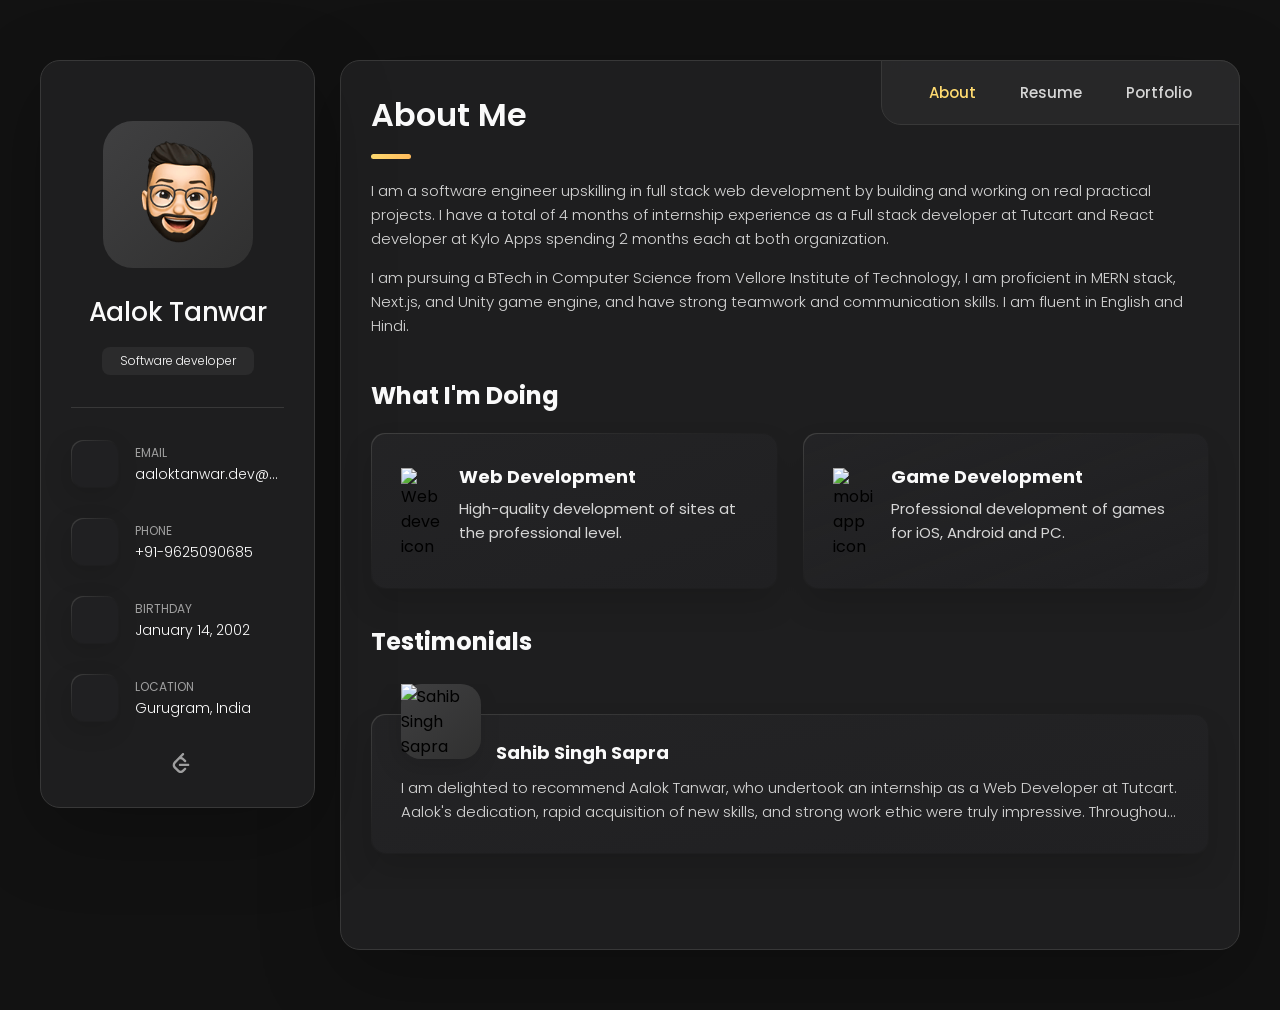
==== index.html @ 40734009 "seo optimizations" ====
<!DOCTYPE html>
<html lang="en">

<head>
  <meta charset="UTF-8">
  <meta http-equiv="X-UA-Compatible" content="IE=edge">
  <meta name="viewport" content="width=device-width, initial-scale=1.0">
  <meta name="description" content="Aalok Tanwar - Portfolio showcasing projects in web development and software engineering.">
  <meta name="keywords" content="Aalok Tanwar, Web Development, AI, Software Engineering, Portfolio">
  <meta name="author" content="Aalok Tanwar">
  <title>Aalok Tanwar - Portfolio</title>

  <!--
    - favicon
  -->
  <link rel="shortcut icon" href="./assets/images/logo.ico" type="image/x-icon">

  <!--
    - custom css link
  -->
  <link rel="stylesheet" href="./assets/css/style.css">

  <!--
    - google font link
  -->
  <link rel="preconnect" href="https://fonts.googleapis.com">
  <link rel="preconnect" href="https://fonts.gstatic.com" crossorigin>
  <link href="https://fonts.googleapis.com/css2?family=Poppins:wght@300;400;500;600&display=swap" rel="stylesheet">

  <!-- Scripts -->
  <script type="application/ld+json">
  {
      "@context": "https://schema.org",
      "@type": "Person",
      "name": "Aalok Tanwar",
      "jobTitle": "Software Engineer",
      "url": "https://tanwaraalok.github.io/",
      "sameAs": [
          "https://www.linkedin.com/in/aalok-tanwar-1230631b8/",
          "https://github.com/tanwarAalok",
          "https://twitter.com/AalokTanwar4"
      ],
      "alumniOf": "VIT Bhopal University",
      "knowsAbout": ["Web Development", "Game Development", "Software Engineering"]
  }
  </script>


</head>

<body>

  <!--
    - #MAIN
  -->

  <main>

    <!--
      - #SIDEBAR
    -->

    <aside class="sidebar" data-sidebar>

      <div class="sidebar-info">

        <figure class="avatar-box">
          <img src="./assets/images/my-avatar.png" alt="Aalok Tanwar" width="80">
        </figure>

        <div class="info-content">
          <h1 class="name" title="Aalok Tanwar">Aalok Tanwar</h1>

          <p class="title">Software developer</p>
        </div>

        <button class="info_more-btn" data-sidebar-btn>
          <span>Show Contacts</span>

          <ion-icon name="chevron-down"></ion-icon>
        </button>

      </div>

      <div class="sidebar-info_more">

        <div class="separator"></div>

        <ul class="contacts-list">

          <li class="contact-item">

            <div class="icon-box">
              <ion-icon name="mail-outline"></ion-icon>
            </div>

            <div class="contact-info">
              <p class="contact-title">Email</p>

              <a href="mailto:aaloktanwar.dev@gmail.com" class="contact-link">aaloktanwar.dev@gmail.com</a>
            </div>

          </li>

          <li class="contact-item">

            <div class="icon-box">
              <ion-icon name="phone-portrait-outline"></ion-icon>
            </div>

            <div class="contact-info">
              <p class="contact-title">Phone</p>

              <a href="tel:+919625090685" class="contact-link">+91-9625090685</a>
            </div>

          </li>

          <li class="contact-item">

            <div class="icon-box">
              <ion-icon name="calendar-outline"></ion-icon>
            </div>

            <div class="contact-info">
              <p class="contact-title">Birthday</p>

              <time datetime="2002-01-14">January 14, 2002</time>
            </div>

          </li>

          <li class="contact-item">

            <div class="icon-box">
              <ion-icon name="location-outline"></ion-icon>
            </div>

            <div class="contact-info">
              <p class="contact-title">Location</p>

              <address>Gurugram, India</address>
            </div>

          </li>

        </ul>

        <div class="separator"></div>

        <ul class="social-list">

          <li class="social-item">
            <a href="https://www.linkedin.com/in/aalok-tanwar-1230631b8/" class="social-link">
              <ion-icon name="logo-linkedin"></ion-icon>
            </a>
          </li>

          <li class="social-item">
            <a href="https://leetcode.com/vajra88/" class="social-link">
                <img src="./assets/images/icon-leetcode.svg" alt="leetcode icon" width="20" class="social-img">
            </a>
          </li>

          <li class="social-item">
            <a href="https://github.com/tanwarAalok" class="social-link">
              <ion-icon name="logo-github"></ion-icon>
            </a>
          </li>

        </ul>

      </div>

    </aside>





    <!--
      - #main-content
    -->

    <div class="main-content">

      <!--
        - #NAVBAR
      -->

      <nav class="navbar">

        <ul class="navbar-list">

          <li class="navbar-item">
            <button class="navbar-link  active" data-nav-link>About</button>
          </li>

          <li class="navbar-item">
            <button class="navbar-link" data-nav-link>Resume</button>
          </li>

          <li class="navbar-item">
            <button class="navbar-link" data-nav-link>Portfolio</button>
          </li>

        </ul>

      </nav>





      <!--
        - #ABOUT
      -->

      <article class="about  active" data-page="about">

        <header>
          <h2 class="h2 article-title">About me</h2>
        </header>

        <section class="about-text">
          <p>
            I am a software engineer upskilling in full stack web development by building and working on real practical projects. 
            I have a total of 4 months of internship experience as a Full stack developer at Tutcart and React developer at Kylo Apps spending 2 months each at both organization. 
          </p>

          <p>
            I am pursuing a BTech in Computer Science from Vellore Institute of Technology, 
            I am proficient in MERN stack, Next.js, and Unity game engine, and have strong teamwork and communication skills. 
            I am fluent in English and Hindi.
          </p>
        </section>


        <!--
          - service
        -->

        <section class="service">

          <h3 class="h3 service-title">What i'm doing</h3>

          <ul class="service-list">


            <li class="service-item">

              <div class="service-icon-box">
                <img src="./assets/images/icon-dev.svg" alt="Web development icon" width="40">
              </div>

              <div class="service-content-box">
                <h4 class="h4 service-item-title">Web development</h4>

                <p class="service-item-text">
                  High-quality development of sites at the professional level.
                </p>
              </div>

            </li>

            <li class="service-item">

              <div class="service-icon-box">
                <img src="./assets/images/icon-app.svg" alt="mobile app icon" width="40">
              </div>

              <div class="service-content-box">
                <h4 class="h4 service-item-title">Game Development</h4>

                <p class="service-item-text">
                  Professional development of games for iOS, Android and PC.
                </p>
              </div>

            </li>


          </ul>

        </section>


        <!--
          - testimonials
        -->

        <section class="testimonials">

          <h3 class="h3 testimonials-title">Testimonials</h3>

          <ul class="testimonials-list has-scrollbar">

            <li class="testimonials-item">
              <div class="content-card" data-testimonials-item>

                <figure class="testimonials-avatar-box">
                  <img src="./assets/images/avatar-1.png" alt="Sahib Singh Sapra" width="60" data-testimonials-avatar>
                </figure>

                <h4 class="h4 testimonials-item-title" data-testimonials-title>Sahib Singh Sapra</h4>

                <div class="testimonials-text" data-testimonials-text>
                  <p>
                    I am delighted to recommend Aalok Tanwar, who undertook an internship as a Web Developer at Tutcart. Aalok's dedication, rapid acquisition of new skills, 
                    and strong work ethic were truly impressive. 
                    Throughout his time with us, he consistently demonstrated an exceptional ability to adapt to new technologies and collaborate effectively within our team. 
                    Aalok's collaborative approach and excellent communication skills greatly contributed to the success of our projects. 
                    I have every confidence that he will continue to excel in his future endeavours in web development.
                  </p>
                </div>

              </div>
            </li>


          </ul>

        </section>


        <!--
          - testimonials modal
        -->

        <div class="modal-container" data-modal-container>

          <div class="overlay" data-overlay></div>

          <section class="testimonials-modal">

            <button class="modal-close-btn" data-modal-close-btn>
              <ion-icon name="close-outline"></ion-icon>
            </button>

            <div class="modal-img-wrapper">
              <figure class="modal-avatar-box">
                <img src="./assets/images/avatar-1.png" alt="Daniel lewis" width="80" data-modal-img>
              </figure>

              <img src="./assets/images/icon-quote.svg" alt="quote icon">
            </div>

            <div class="modal-content">

              <h4 class="h3 modal-title" data-modal-title>Sahib Singh Sapra</h4>

              <time datetime="2021-06-14">16 March, 2024</time>

              <div data-modal-text>
                <p>
                  Richard was hired to create a corporate identity. We were very pleased with the work done. She has a
                  lot of experience
                  and is very concerned about the needs of client. Lorem ipsum dolor sit amet, ullamcous cididt
                  consectetur adipiscing
                  elit, seds do et eiusmod tempor incididunt ut laborels dolore magnarels alia.
                </p>
              </div>

            </div>

          </section>

        </div>



      </article>





      <!--
        - #RESUME
      -->

      <article class="resume" data-page="resume">

        <header>
          <h2 class="h2 article-title">Resume</h2>
        </header>

        <section class="timeline">

          <div class="title-wrapper">
            <div class="icon-box">
              <ion-icon name="book-outline"></ion-icon>
            </div>

            <h3 class="h3">Experience</h3>
          </div>

          <ol class="timeline-list">

            <li class="timeline-item">

              <h4 class="h4 timeline-item-title">FullStack Developer Intern</h4>

              <span>Jan 2024 - March 2024</span>

              <p class="timeline-text">
                 Leveraged Express.js and Next.js frameworks along with MongoDB for backend and frontend development,
                 contributing to the creation of MVP of product
              </p>

            </li>

            <li class="timeline-item">

              <h4 class="h4 timeline-item-title">React Developer Intern</h4>

              <span>Oct 2022 - Dec 2022</span>

              <p class="timeline-text">
                Collaborated on API integration and UI development using React.js and Bootstrap within Admin Panels, following
                Figma designs for more than 3 different projects
              </p>

            </li>

          </ol>

        </section>

        <section class="timeline">

          <div class="title-wrapper">
            <div class="icon-box">
              <ion-icon name="book-outline"></ion-icon>
            </div>

            <h3 class="h3">Education</h3>
          </div>

          <ol class="timeline-list">

            <li class="timeline-item">

              <h4 class="h4 timeline-item-title">VIT Bhopal University</h4>

              <span>2020 - 2024</span>

              <p class="timeline-text">
                  Studied Computer Science and Engineering with a focus on Software and Game Development
              </p>

            </li>

          </ol>

        </section>
      
        <section class="skill">

          <h3 class="h3 skills-title">My skills</h3>

          <ul class="skills-list content-card">

            <li class="skills-item">

              <div class="title-wrapper">
                <h5 class="h5">C++</h5>
                <data value="90">90%</data>
              </div>

              <div class="skill-progress-bg">
                <div class="skill-progress-fill" style="width: 90%;"></div>
              </div>

            </li>

            <li class="skills-item">

              <div class="title-wrapper">
                <h5 class="h5">JavaScript</h5>
                <data value="80">80%</data>
              </div>

              <div class="skill-progress-bg">
                <div class="skill-progress-fill" style="width: 80%;"></div>
              </div>

            </li>


            <li class="skills-item">

              <div class="title-wrapper">
                <h5 class="h5">MERN stack</h5>
                <data value="80">80%</data>
              </div>

              <div class="skill-progress-bg">
                <div class="skill-progress-fill" style="width: 80%;"></div>
              </div>

            </li>

            <li class="skills-item">

              <div class="title-wrapper">
                <h5 class="h5">SQL</h5>
                <data value="70">70%</data>
              </div>

              <div class="skill-progress-bg">
                <div class="skill-progress-fill" style="width: 70%;"></div>
              </div>

            </li>

          </ul>

        </section>

      </article>





      <!--
        - #PORTFOLIO
      -->

      <article class="portfolio" data-page="portfolio">

        <header>
          <h2 class="h2 article-title">Portfolio</h2>
        </header>

        <section class="projects">

          <ul class="filter-list">

            <li class="filter-item">
              <button class="active" data-filter-btn>All</button>
            </li>

            <li class="filter-item">
              <button data-filter-btn>Frontend</button>
            </li>

            <li class="filter-item">
              <button data-filter-btn>Backend</button>
            </li>

            <li class="filter-item">
              <button data-filter-btn>FullStack</button>
            </li>

            <li class="filter-item">
              <button data-filter-btn>Games</button>
            </li>

          </ul>

          <div class="filter-select-box">

            <button class="filter-select" data-select>

              <div class="select-value" data-selecct-value>Select category</div>

              <div class="select-icon">
                <ion-icon name="chevron-down"></ion-icon>
              </div>

            </button>

            <ul class="select-list">

              <li class="select-item">
                <button data-select-item>All</button>
              </li>

              <li class="select-item">
                <button data-select-item>Frontend</button>
              </li>

              <li class="select-item">
                <button data-select-item>Backend</button>
              </li>

              <li class="select-item">
                <button data-select-item>FullStack</button>
              </li>

              <li class="filter-item">
                <button data-filter-btn>Games</button>
              </li>

            </ul>

          </div>

          <ul class="project-list">

            <li class="project-item  active" data-filter-item data-category="fullstack">
              <a href="https://github.com/tanwarAalok/DevFlow" target="_blank">

                <figure class="project-img">
                  <div class="project-item-icon-box">
                      <ion-icon name="eye-outline"></ion-icon>
                  </div>

                  <img src="./assets/images/project-1.jpg" alt="finance" loading="lazy">
                </figure>

                <h3 class="project-title">DevFlow</h3>

                <p class="project-desc">Nextjs, MongoDB, Tailwind CSS, TypeScript</p>

              </a>
            </li>

            <li class="project-item  active" data-filter-item data-category="fullstack">
              <a href="https://github.com/tanwarAalok/sketch-board" target="_blank">

                <figure class="project-img">
                  <div class="project-item-icon-box">
                    <ion-icon name="eye-outline"></ion-icon>
                  </div>

                  <img src="./assets/images/project-2.png" alt="orizon" loading="lazy">
                </figure>

                <h3 class="project-title">Realtime Sketch Board</h3>

                <p class="project-desc">Express.js, Socket.io, HTML, CSS</p>

              </a>
            </li>

            <li class="project-item  active" data-filter-item data-category="frontend">
              <a href="https://github.com/tanwarAalok/google-sheet-clone" target="_blank">

                <figure class="project-img">
                  <div class="project-item-icon-box">
                    <ion-icon name="eye-outline"></ion-icon>
                  </div>

                  <img src="./assets/images/project-3.jpg" alt="Google Sheet Clone" loading="lazy">
                </figure>

                <h3 class="project-title">Google Sheet Clone</h3>

                <p class="project-desc">HTML, CSS, JavaScript</p>

              </a>
            </li>

            <li class="project-item  active" data-filter-item data-category="backend">
              <a href="https://github.com/tanwarAalok/FMS-API-Gateway" target="_blank">

                <figure class="project-img">
                  <div class="project-item-icon-box">
                    <ion-icon name="eye-outline"></ion-icon>
                  </div>

                  <img src="./assets/images/project-4.png" alt="fms" loading="lazy">
                </figure>

                <h3 class="project-title">Flight Management System</h3>

                <p class="project-desc">Express.js, MySQL, RabbitMQ, Docker</p>

              </a>
            </li>

            <li class="project-item  active" data-filter-item data-category="frontend">
              <a href="https://github.com/tanwarAalok/ecma-book" target="_blank">

                <figure class="project-img">
                  <div class="project-item-icon-box">
                    <ion-icon name="eye-outline"></ion-icon>
                  </div>

                  <img src="./assets/images/project-5.png" alt="ecma-book" loading="lazy">
                </figure>

                <h3 class="project-title">Ecma-book</h3>

                <p class="project-desc">React.js, Redux, ESBuild, TypeScript</p>

              </a>
            </li>

            <li class="project-item  active" data-filter-item data-category="fullstack">
              <a href="https://github.com/tanwarAalok/Code-Sync" target="_blank">

                <figure class="project-img">
                  <div class="project-item-icon-box">
                    <ion-icon name="eye-outline"></ion-icon>
                  </div>

                  <img src="./assets/images/project-6.png" alt="CodeSync" loading="lazy">
                </figure>

                <h3 class="project-title">CodeSync</h3>

                <p class="project-desc">React.js, Express.js, Socket.io</p>

              </a>
            </li>

            <li class="project-item  active" data-filter-item data-category="games">
              <a href="https://yashg.itch.io/can-you-save" target="_blank">

                <figure class="project-img">
                  <div class="project-item-icon-box">
                    <ion-icon name="eye-outline"></ion-icon>
                  </div>

                  <img src="./assets/images/project-7.png" alt="Can You Save" loading="lazy">
                </figure>

                <h3 class="project-title">Can You Save</h3>

                <p class="project-desc">Developed a 2d platformer game with multiple levels.</p>

              </a>
            </li>

            <li class="project-item  active" data-filter-item data-category="games">
              <a href="https://tanwaraalok.itch.io/merlins-demon-war" target="_blank">

                <figure class="project-img">
                  <div class="project-item-icon-box">
                    <ion-icon name="eye-outline"></ion-icon>
                  </div>

                  <img src="./assets/images/project-8.png" alt="Merlins Demon War" loading="lazy">
                </figure>

                <h3 class="project-title">Merlins Demon War</h3>

                <p class="project-desc">Developed a simple fun single player card battler.</p>

              </a>
            </li>

            <li class="project-item  active" data-filter-item data-category="games">
              <a href="https://oxygenator.netlify.app/" target="_blank">

                <figure class="project-img">
                  <div class="project-item-icon-box">
                    <ion-icon name="eye-outline"></ion-icon>
                  </div>

                  <img src="./assets/images/project-9.png" alt="Oxygenator" loading="lazy">
                </figure>

                <h3 class="project-title">Oxygenator</h3>

                <p class="project-desc">Web development</p>

              </a>
            </li>

          </ul>

        </section>

      </article>


    </div>

  </main>






  <!--
    - custom js link
  -->
  <script src="./assets/js/script.js"></script>

  <!--
    - ionicon link
  -->
  <script type="module" src="https://unpkg.com/ionicons@5.5.2/dist/ionicons/ionicons.esm.js"></script>
  <script nomodule src="https://unpkg.com/ionicons@5.5.2/dist/ionicons/ionicons.js"></script>

</body>

</html>
---- assets/css/style.css ----
/*-----------------------------------*\
  #style.css
\*-----------------------------------*/



/*-----------------------------------*\
  #CUSTOM PROPERTY
\*-----------------------------------*/

:root {

  /**
   * colors
   */

  /* gradient */

  --bg-gradient-onyx: linear-gradient(
    to bottom right, 
    hsl(240, 1%, 25%) 3%, 
    hsl(0, 0%, 19%) 97%
  );
  --bg-gradient-jet: linear-gradient(
    to bottom right, 
    hsla(240, 1%, 18%, 0.251) 0%, 
    hsla(240, 2%, 11%, 0) 100%
  ), hsl(240, 2%, 13%);
  --bg-gradient-yellow-1: linear-gradient(
    to bottom right, 
    hsl(45, 100%, 71%) 0%, 
    hsla(36, 100%, 69%, 0) 50%
  );
  --bg-gradient-yellow-2: linear-gradient(
    135deg, 
    hsla(45, 100%, 71%, 0.251) 0%, 
    hsla(35, 100%, 68%, 0) 59.86%
  ), hsl(240, 2%, 13%);
  --border-gradient-onyx: linear-gradient(
    to bottom right, 
    hsl(0, 0%, 25%) 0%, 
    hsla(0, 0%, 25%, 0) 50%
  );
  --text-gradient-yellow: linear-gradient(
    to right, 
    hsl(45, 100%, 72%), 
    hsl(35, 100%, 68%)
  );

  /* solid */

  --jet: hsl(0, 0%, 22%);
  --onyx: hsl(240, 1%, 17%);
  --eerie-black-1: hsl(240, 2%, 13%);
  --eerie-black-2: hsl(240, 2%, 12%);
  --smoky-black: hsl(0, 0%, 7%);
  --white-1: hsl(0, 0%, 100%);
  --white-2: hsl(0, 0%, 98%);
  --orange-yellow-crayola: hsl(45, 100%, 72%);
  --vegas-gold: hsl(45, 54%, 58%);
  --light-gray: hsl(0, 0%, 84%);
  --light-gray-70: hsla(0, 0%, 84%, 0.7);
  --bittersweet-shimmer: hsl(0, 43%, 51%);

  /**
   * typography
   */

  /* font-family */
  --ff-poppins: 'Poppins', sans-serif;

  /* font-size */
  --fs-1: 24px;
  --fs-2: 18px;
  --fs-3: 17px;
  --fs-4: 16px;
  --fs-5: 15px;
  --fs-6: 14px;
  --fs-7: 13px;
  --fs-8: 11px;

  /* font-weight */
  --fw-300: 300;
  --fw-400: 400;
  --fw-500: 500;
  --fw-600: 600;

  /**
   * shadow
   */
  
  --shadow-1: -4px 8px 24px hsla(0, 0%, 0%, 0.25);
  --shadow-2: 0 16px 30px hsla(0, 0%, 0%, 0.25);
  --shadow-3: 0 16px 40px hsla(0, 0%, 0%, 0.25);
  --shadow-4: 0 25px 50px hsla(0, 0%, 0%, 0.15);
  --shadow-5: 0 24px 80px hsla(0, 0%, 0%, 0.25);

  /**
   * transition
   */

  --transition-1: 0.25s ease;
  --transition-2: 0.5s ease-in-out;

}





/*-----------------------------------*\
  #RESET
\*-----------------------------------*/

*, *::before, *::after {
  margin: 0;
  padding: 0;
  box-sizing: border-box;
}

a { text-decoration: none; }

li { list-style: none; }

img, ion-icon, a, button, time, span { display: block; }

button {
  font: inherit;
  background: none;
  border: none;
  text-align: left;
  cursor: pointer;
}

input, textarea {
  display: block;
  width: 100%;
  background: none;
  font: inherit;
}

::selection {
  background: var(--orange-yellow-crayola);
  color: var(--smoky-black);
}

:focus { outline-color: var(--orange-yellow-crayola); }

html { font-family: var(--ff-poppins); }

body { background: var(--smoky-black); }





/*-----------------------------------*\
  #REUSED STYLE
\*-----------------------------------*/

.sidebar,
article {
  background: var(--eerie-black-2);
  border: 1px solid var(--jet);
  border-radius: 20px;
  padding: 15px;
  box-shadow: var(--shadow-1);
  z-index: 1;
}

.separator {
  width: 100%;
  height: 1px;
  background: var(--jet);
  margin: 16px 0;
}

.icon-box {
  position: relative;
  background: var(--border-gradient-onyx);
  width: 30px;
  height: 30px;
  border-radius: 8px;
  display: flex;
  justify-content: center;
  align-items: center;
  font-size: 16px;
  color: var(--orange-yellow-crayola);
  box-shadow: var(--shadow-1);
  z-index: 1;
}

.icon-box::before {
  content: "";
  position: absolute;
  inset: 1px;
  background: var(--eerie-black-1);
  border-radius: inherit;
  z-index: -1;
}

.icon-box ion-icon { --ionicon-stroke-width: 35px; }

article { display: none; }

article.active {
  display: block;
  animation: fade 0.5s ease backwards;
}

@keyframes fade {
  0% { opacity: 0; }
  100% { opacity: 1; }
}

.h2,
.h3,
.h4,
.h5 {
  color: var(--white-2);
  text-transform: capitalize;
}

.h2 { font-size: var(--fs-1); }

.h3 { font-size: var(--fs-2); }

.h4 { font-size: var(--fs-4); }

.h5 {
  font-size: var(--fs-7);
  font-weight: var(--fw-500);
}

.article-title {
  position: relative;
  padding-bottom: 7px;
}

.article-title::after {
  content: "";
  position: absolute;
  bottom: 0;
  left: 0;
  width: 30px;
  height: 3px;
  background: var(--text-gradient-yellow);
  border-radius: 3px;
}

.has-scrollbar::-webkit-scrollbar {
  width: 5px; /* for vertical scrollbar */
  height: 5px; /* for horizontal scrollbar */
}

.has-scrollbar::-webkit-scrollbar-track {
  background: var(--onyx);
  border-radius: 5px;
}

.has-scrollbar::-webkit-scrollbar-thumb {
  background: var(--orange-yellow-crayola);
  border-radius: 5px;
}

.has-scrollbar::-webkit-scrollbar-button { width: 20px; }

.content-card {
  position: relative;
  background: var(--border-gradient-onyx);
  padding: 15px;
  padding-top: 45px;
  border-radius: 14px;
  box-shadow: var(--shadow-2);
  cursor: pointer;
  z-index: 1;
}

.content-card::before {
  content: "";
  position: absolute;
  inset: 1px;
  background: var(--bg-gradient-jet);
  border-radius: inherit;
  z-index: -1;
}





/*-----------------------------------*\
  #MAIN
\*-----------------------------------*/

main {
  margin: 15px 12px;
  margin-bottom: 75px;
  min-width: 259px;
}





/*-----------------------------------*\
  #SIDEBAR
\*-----------------------------------*/

.sidebar {
  margin-bottom: 15px;
  max-height: 112px;
  overflow: hidden;
  transition: var(--transition-2);
}

.sidebar.active { max-height: 405px; }

.sidebar-info {
  position: relative;
  display: flex;
  justify-content: flex-start;
  align-items: center;
  gap: 15px;
}

.avatar-box {
  background: var(--bg-gradient-onyx);
  border-radius: 20px;
}

.info-content .name {
  color: var(--white-2);
  font-size: var(--fs-3);
  font-weight: var(--fw-500);
  letter-spacing: -0.25px;
  margin-bottom: 10px;
}

.info-content .title {
  color: var(--white-1);
  background: var(--onyx);
  font-size: var(--fs-8);
  font-weight: var(--fw-300);
  width: max-content;
  padding: 3px 12px;
  border-radius: 8px;
}

.info_more-btn {
  position: absolute;
  top: -15px;
  right: -15px;
  border-radius: 0 15px;
  font-size: 13px;
  color: var(--orange-yellow-crayola);
  background: var(--border-gradient-onyx);
  padding: 10px;
  box-shadow: var(--shadow-2);
  transition: var(--transition-1);
  z-index: 1;
}

.info_more-btn::before {
  content: "";
  position: absolute;
  inset: 1px;
  border-radius: inherit;
  background: var(--bg-gradient-jet);
  transition: var(--transition-1);
  z-index: -1;
}

.info_more-btn:hover,
.info_more-btn:focus { background: var(--bg-gradient-yellow-1); }

.info_more-btn:hover::before,
.info_more-btn:focus::before { background: var(--bg-gradient-yellow-2); }

.info_more-btn span { display: none; }

.sidebar-info_more {
  opacity: 0;
  visibility: hidden;
  transition: var(--transition-2);
}

.sidebar.active .sidebar-info_more {
  opacity: 1;
  visibility: visible;
}

.contacts-list {
  display: grid;
  grid-template-columns: 1fr;
  gap: 16px;
}

.contact-item {
  min-width: 100%;
  display: flex;
  align-items: center;
  gap: 16px;
}

.contact-info {
  max-width: calc(100% - 46px);
  width: calc(100% - 46px);
}

.contact-title {
  color: var(--light-gray-70);
  font-size: var(--fs-8);
  text-transform: uppercase;
  margin-bottom: 2px;
}

.contact-info :is(.contact-link, time, address) {
  color: var(--white-2);
  font-size: var(--fs-7);
}

.contact-info address { font-style: normal; }

.social-list {
  display: flex;
  justify-content: flex-start;
  align-items: center;
  gap: 15px;
  padding-bottom: 4px;
  padding-left: 7px;
}

.social-item .social-link {
  color: var(--light-gray-70);
  font-size: 18px;
}
.social-img{
  color: var(--light-gray-70);
  opacity: 0.7;
}
.social-img:hover{
  opacity: 1;
}

.social-item .social-link:hover  { color: var(--light-gray); }





/*-----------------------------------*\
  #NAVBAR
\*-----------------------------------*/

.navbar {
  position: fixed;
  bottom: 0;
  left: 0;
  width: 100%;
  background: hsla(240, 1%, 17%, 0.75);
  backdrop-filter: blur(10px);
  border: 1px solid var(--jet);
  border-radius: 12px 12px 0 0;
  box-shadow: var(--shadow-2);
  z-index: 5;
}

.navbar-list {
  display: flex;
  flex-wrap: wrap;
  justify-content: center;
  align-items: center;
  padding: 0 10px;
}

.navbar-link {
  color: var(--light-gray);
  font-size: var(--fs-8);
  padding: 20px 7px;
  transition: color var(--transition-1);
}

.navbar-link:hover,
.navbar-link:focus { color: var(--light-gray-70); }

.navbar-link.active { color: var(--orange-yellow-crayola); }





/*-----------------------------------*\
  #ABOUT
\*-----------------------------------*/

.about .article-title { margin-bottom: 15px; }

.about-text {
  color: var(--light-gray);
  font-size: var(--fs-6);
  font-weight: var(--fw-300);
  line-height: 1.6;
}

.about-text p { margin-bottom: 15px; }



/**
 * #service 
 */

.service { margin-bottom: 35px; }

.service-title { margin-bottom: 20px; }

.service-list {
  display: grid;
  grid-template-columns: 1fr;
  gap: 20px;
}

.service-item {
  position: relative;
  background: var(--border-gradient-onyx);
  padding: 20px;
  border-radius: 14px;
  box-shadow: var(--shadow-2);
  z-index: 1;
}

.service-item::before {
  content: "";
  position: absolute;
  inset: 1px;
  background: var(--bg-gradient-jet);
  border-radius: inherit;
  z-index: -1;
}

.service-icon-box { margin-bottom: 10px; }

.service-icon-box img { margin: auto; }

.service-content-box { text-align: center; }

.service-item-title { margin-bottom: 7px; }

.service-item-text {
  color: var(--light-gray);
  font-size: var(--fs-6);
  font-weight: var(--fw-3);
  line-height: 1.6;
}


/**
 * #testimonials 
 */

.testimonials { margin-bottom: 30px; }

.testimonials-title { margin-bottom: 20px; }

.testimonials-list {
  display: flex;
  justify-content: flex-start;
  align-items: flex-start;
  gap: 15px;
  margin: 0 -15px;
  padding: 25px 15px;
  padding-bottom: 35px;
  overflow-x: auto;
  scroll-behavior: smooth;
  overscroll-behavior-inline: contain;
  scroll-snap-type: inline mandatory;
}

.testimonials-item {
  min-width: 100%;
  scroll-snap-align: center;
}

.testimonials-avatar-box {
  position: absolute;
  top: 0;
  left: 0;
  transform: translate(15px, -25px);
  background: var(--bg-gradient-onyx);
  border-radius: 14px;
  box-shadow: var(--shadow-1);
}

.testimonials-item-title { margin-bottom: 7px; }

.testimonials-text {
  color: var(--light-gray);
  font-size: var(--fs-6);
  font-weight: var(--fw-300);
  line-height: 1.6;
  display: -webkit-box;
  line-clamp: 4;
  -webkit-line-clamp: 4;
  -webkit-box-orient: vertical;
  overflow: hidden;
}


/**
 * #testimonials-modal
 */

.modal-container {
  position: fixed;
  top: 0;
  left: 0;
  width: 100%;
  height: 100%;
  display: flex;
  justify-content: center;
  align-items: center;
  overflow-y: auto;
  overscroll-behavior: contain;
  z-index: 20;
  pointer-events: none;
  visibility: hidden;
}

.modal-container::-webkit-scrollbar { display: none; }

.modal-container.active {
  pointer-events: all;
  visibility: visible;
}

.overlay {
  position: fixed;
  top: 0;
  left: 0;
  width: 100%;
  height: 100vh;
  background: hsl(0, 0%, 5%);
  opacity: 0;
  visibility: hidden;
  pointer-events: none;
  z-index: 1;
  transition: var(--transition-1);
}

.overlay.active {
  opacity: 0.8;
  visibility: visible;
  pointer-events: all;
}

.testimonials-modal {
  background: var(--eerie-black-2);
  position: relative;
  padding: 15px;
  margin: 15px 12px;
  border: 1px solid var(--jet);
  border-radius: 14px;
  box-shadow: var(--shadow-5);
  transform: scale(1.2);
  opacity: 0;
  transition: var(--transition-1);
  z-index: 2;
}

.modal-container.active .testimonials-modal {
  transform: scale(1);
  opacity: 1;
}

.modal-close-btn {
  position: absolute;
  top: 15px;
  right: 15px;
  background: var(--onyx);
  border-radius: 8px;
  width: 32px;
  height: 32px;
  display: flex;
  justify-content: center;
  align-items: center;
  color: var(--white-2);
  font-size: 18px;
  opacity: 0.7;
}

.modal-close-btn:hover,
.modal-close-btn:focus { opacity: 1; }

.modal-close-btn ion-icon { --ionicon-stroke-width: 50px; }

.modal-avatar-box {
  background: var(--bg-gradient-onyx);
  width: max-content;
  border-radius: 14px;
  margin-bottom: 15px;
  box-shadow: var(--shadow-2);
}

.modal-img-wrapper > img { display: none; }

.modal-title { margin-bottom: 4px; }

.modal-content time {
  font-size: var(--fs-6);
  color: var(--light-gray-70);
  font-weight: var(--fw-300);
  margin-bottom: 10px;
}

.modal-content p {
  color: var(--light-gray);
  font-size: var(--fs-6);
  font-weight: var(--fw-300);
  line-height: 1.6;
}


/**
 * #clients 
 */

.clients { margin-bottom: 15px; }

.clients-list {
  display: flex;
  justify-content: flex-start;
  align-items: flex-start;
  gap: 15px;
  margin: 0 -15px;
  padding: 25px;
  padding-bottom: 25px;
  overflow-x: auto;
  scroll-behavior: smooth;
  overscroll-behavior-inline: contain;
  scroll-snap-type: inline mandatory;
  scroll-padding-inline: 25px;
}

.clients-item {
  min-width: 50%;
  scroll-snap-align: start;
}

.clients-item img {
  width: 100%;
  filter: grayscale(1);
  transition: var(--transition-1);
}

.clients-item img:hover { filter: grayscale(0); }





/*-----------------------------------*\
  #RESUME
\*-----------------------------------*/

.article-title { margin-bottom: 30px; }


/**
 * education and experience 
 */

.timeline { margin-bottom: 30px; }

.timeline .title-wrapper {
  display: flex;
  align-items: center;
  gap: 15px;
  margin-bottom: 25px;
}

.timeline-list {
  font-size: var(--fs-6);
  margin-left: 45px;
}

.timeline-item { position: relative; }

.timeline-item:not(:last-child) { margin-bottom: 20px; }

.timeline-item-title {
  font-size: var(--fs-6);
  line-height: 1.3;
  margin-bottom: 7px;
}

.timeline-list span {
  color: var(--vegas-gold);
  font-weight: var(--fw-400);
  line-height: 1.6;
}

.timeline-item:not(:last-child)::before {
  content: "";
  position: absolute;
  top: -25px;
  left: -30px;
  width: 1px;
  height: calc(100% + 50px);
  background: var(--jet);
}

.timeline-item::after {
  content: "";
  position: absolute;
  top: 5px;
  left: -33px;
  height: 6px;
  width: 6px;
  background: var(--text-gradient-yellow);
  border-radius: 50%;
  box-shadow: 0 0 0 4px var(--jet);
}

.timeline-text {
  color: var(--light-gray);
  font-weight: var(--fw-300);
  line-height: 1.6;
}


/**
 * skills 
 */

.skills-title { margin-bottom: 20px; }

.skills-list { padding: 20px; }


.skills-item:not(:last-child) { margin-bottom: 15px; }

.skill .title-wrapper {
  display: flex;
  align-items: center;
  gap: 5px;
  margin-bottom: 8px;
}

.skill .title-wrapper data {
  color: var(--light-gray);
  font-size: var(--fs-7);
  font-weight: var(--fw-300);
}

.skill-progress-bg {
  background: var(--jet);
  width: 100%;
  height: 8px;
  border-radius: 10px;
}

.skill-progress-fill {
  background: var(--text-gradient-yellow);
  height: 100%;
  border-radius: inherit;
}





/*-----------------------------------*\
  #PORTFOLIO
\*-----------------------------------*/

.filter-list { display: none; }

.filter-select-box {
  position: relative;
  margin-bottom: 25px;
}

.filter-select {
  background: var(--eerie-black-2);
  color: var(--light-gray);
  display: flex;
  justify-content: space-between;
  align-items: center;
  width: 100%;
  padding: 12px 16px;
  border: 1px solid var(--jet);
  border-radius: 14px;
  font-size: var(--fs-6);
  font-weight: var(--fw-300);
}

.filter-select.active .select-icon { transform: rotate(0.5turn); }

.select-list {
  background: var(--eerie-black-2);
  position: absolute;
  top: calc(100% + 6px);
  width: 100%;
  padding: 6px;
  border: 1px solid var(--jet);
  border-radius: 14px;
  z-index: 2;
  opacity: 0;
  visibility: hidden;
  pointer-events: none;
  transition: 0.15s ease-in-out;
}

.filter-select.active + .select-list {
  opacity: 1;
  visibility: visible;
  pointer-events: all;
}

.select-item button {
  background: var(--eerie-black-2);
  color: var(--light-gray);
  font-size: var(--fs-6);
  font-weight: var(--fw-300);
  text-transform: capitalize;
  width: 100%;
  padding: 8px 10px;
  border-radius: 8px;
}

.select-item button:hover { --eerie-black-2: hsl(240, 2%, 20%); }

.project-list {
  display: grid;
  grid-template-columns: 1fr;
  gap: 30px;
  margin-bottom: 10px;
}

.project-item { display: none; }

.project-item.active {
  display: block;
  animation: scaleUp 0.25s ease forwards;
}

@keyframes scaleUp {
  0% { transform: scale(0.5); }
  100% { transform: scale(1); }
}

.project-item > a { width: 100%; }

.project-img {
  position: relative;
  width: 100%;
  height: 200px;
  border-radius: 16px;
  overflow: hidden;
  margin-bottom: 15px;
}

.project-img::before {
  content: "";
  position: absolute;
  top: 0;
  left: 0;
  width: 100%;
  height: 100%;
  background: transparent;
  z-index: 1;
  transition: var(--transition-1);
}

.project-item > a:hover .project-img::before { background: hsla(0, 0%, 0%, 0.5); }

.project-item-icon-box {
  --scale: 0.8;

  background: var(--jet);
  color: var(--orange-yellow-crayola);
  position: absolute;
  top: 50%;
  left: 50%;
  transform: translate(-50%, -50%) scale(var(--scale));
  font-size: 20px;
  padding: 18px;
  border-radius: 12px;
  opacity: 0;
  z-index: 1;
  transition: var(--transition-1);
}

.project-item > a:hover .project-item-icon-box {
  --scale: 1;
  opacity: 1;
}

.project-item-icon-box ion-icon { --ionicon-stroke-width: 50px; }

.project-img img {
  width: 100%;
  height: 100%;
  object-fit: cover;
  transition: var(--transition-1);
}

.project-item > a:hover img { transform: scale(1.1); }

.project-title,
.project-desc { margin-left: 10px; }

.project-title {
  color: var(--white-2);
  font-size: var(--fs-5);
  font-weight: var(--fw-400);
  text-transform: capitalize;
  line-height: 1.3;
}

.project-desc {
  color: var(--light-gray-70);
  font-size: var(--fs-6);
  font-weight: var(--fw-300);
}





/*-----------------------------------*\
  #BLOG
\*-----------------------------------*/

.blog-posts { margin-bottom: 10px; }

.blog-posts-list {
  display: grid;
  grid-template-columns: 1fr;
  gap: 20px;
}

.blog-post-item > a {
  position: relative;
  background: var(--border-gradient-onyx);
  height: 100%;
  box-shadow: var(--shadow-4);
  border-radius: 16px;
  z-index: 1;
}

.blog-post-item > a::before {
  content: "";
  position: absolute;
  inset: 1px;
  border-radius: inherit;
  background: var(--eerie-black-1);
  z-index: -1;
}

.blog-banner-box {
  width: 100%;
  height: 200px;
  border-radius: 12px;
  overflow: hidden;
}

.blog-banner-box img {
  width: 100%;
  height: 100%;
  object-fit: cover;
  transition: var(--transition-1);
}

.blog-post-item > a:hover .blog-banner-box img { transform: scale(1.1); }

.blog-content { padding: 15px; }

.blog-meta {
  display: flex;
  justify-content: flex-start;
  align-items: center;
  gap: 7px;
  margin-bottom: 10px;
}

.blog-meta :is(.blog-category, time) {
  color: var(--light-gray-70);
  font-size: var(--fs-6);
  font-weight: var(--fw-300);
}

.blog-meta .dot {
  background: var(--light-gray-70);
  width: 4px;
  height: 4px;
  border-radius: 4px;
}

.blog-item-title {
  margin-bottom: 10px;
  line-height: 1.3;
  transition: var(--transition-1);
}

.blog-post-item > a:hover .blog-item-title { color: var(--orange-yellow-crayola); }

.blog-text {
  color: var(--light-gray);
  font-size: var(--fs-6);
  font-weight: var(--fw-300);
  line-height: 1.6;
}





/*-----------------------------------*\
  #CONTACT
\*-----------------------------------*/

.mapbox {
  position: relative;
  height: 250px;
  width: 100%;
  border-radius: 16px;
  margin-bottom: 30px;
  border: 1px solid var(--jet);
  overflow: hidden;
}

.mapbox figure { height: 100%; }

.mapbox iframe {
  width: 100%;
  height: 100%;
  border: none;
  filter: grayscale(1) invert(1);
}

.contact-form { margin-bottom: 10px; }

.form-title { margin-bottom: 20px; }

.input-wrapper {
  display: grid;
  grid-template-columns: 1fr;
  gap: 25px;
  margin-bottom: 25px;
}

.form-input {
  color: var(--white-2);
  font-size: var(--fs-6);
  font-weight: var(--fw-400);
  padding: 13px 20px;
  border: 1px solid var(--jet);
  border-radius: 14px;
  outline: none;
}

.form-input::placeholder { font-weight: var(--fw-500); }

.form-input:focus { border-color: var(--orange-yellow-crayola); }

textarea.form-input {
  min-height: 100px;
  height: 120px;
  max-height: 200px;
  resize: vertical;
  margin-bottom: 25px;
}

textarea.form-input::-webkit-resizer { display: none; }

.form-input:focus:invalid { border-color: var(--bittersweet-shimmer); }

.form-btn {
  position: relative;
  width: 100%;
  background: var(--border-gradient-onyx);
  color: var(--orange-yellow-crayola);
  display: flex;
  justify-content: center;
  align-items: center;
  gap: 10px;
  padding: 13px 20px;
  border-radius: 14px;
  font-size: var(--fs-6);
  text-transform: capitalize;
  box-shadow: var(--shadow-3);
  z-index: 1;
  transition: var(--transition-1);
}

.form-btn::before {
  content: "";
  position: absolute;
  inset: 1px;
  background: var(--bg-gradient-jet);
  border-radius: inherit;
  z-index: -1;
  transition: var(--transition-1);
}

.form-btn ion-icon { font-size: 16px; }

.form-btn:hover { background: var(--bg-gradient-yellow-1); }

.form-btn:hover::before { background: var(--bg-gradient-yellow-2); }

.form-btn:disabled {
  opacity: 0.7;
  cursor: not-allowed;
}

.form-btn:disabled:hover { background: var(--border-gradient-onyx); }

.form-btn:disabled:hover::before { background: var(--bg-gradient-jet); }





/*-----------------------------------*\
  #RESPONSIVE
\*-----------------------------------*/

/**
 * responsive larger than 450px screen
 */

@media (min-width: 450px) {

  /**
   * client
   */

  .clients-item { min-width: calc(33.33% - 10px); }



  /**
   * #PORTFOLIO, BLOG 
   */

  .project-img,
  .blog-banner-box { height: auto; }

}





/**
 * responsive larger than 580px screen
 */

@media (min-width: 580px) {

  /**
   * CUSTOM PROPERTY
   */

  :root {

    /**
     * typography
     */

    --fs-1: 32px;
    --fs-2: 24px;
    --fs-3: 26px;
    --fs-4: 18px;
    --fs-6: 15px;
    --fs-7: 15px;
    --fs-8: 12px;

  }



  /**
   * #REUSED STYLE
   */

  .sidebar, article {
    width: 520px;
    margin-inline: auto;
    padding: 30px;
  }

  .article-title {
    font-weight: var(--fw-600);
    padding-bottom: 15px;
  }

  .article-title::after {
    width: 40px;
    height: 5px;
  }

  .icon-box {
    width: 48px;
    height: 48px;
    border-radius: 12px;
    font-size: 18px;
  }



  /**
   * #MAIN
   */

  main {
    margin-top: 60px;
    margin-bottom: 100px;
  }



  /**
   * #SIDEBAR
   */

  .sidebar {
    max-height: 180px;
    margin-bottom: 30px;
  }

  .sidebar.active { max-height: 584px; }

  .sidebar-info { gap: 25px; }

  .avatar-box { border-radius: 30px; }

  .avatar-box img { width: 120px; }

  .info-content .name { margin-bottom: 15px; }

  .info-content .title { padding: 5px 18px; }

  .info_more-btn {
    top: -30px;
    right: -30px;
    padding: 10px 15px;
  }

  .info_more-btn span {
    display: block;
    font-size: var(--fs-8);
  }

  .info_more-btn ion-icon { display: none; }

  .separator { margin: 32px 0; }

  .contacts-list { gap: 20px; }

  .contact-info {
    max-width: calc(100% - 64px);
    width: calc(100% - 64px);
  }



  /**
   * #NAVBAR
   */

  .navbar { border-radius: 20px 20px 0 0; }

  .navbar-list { gap: 20px; }

  .navbar-link { --fs-8: 14px; }



  /**
   * #ABOUT
   */

  .about .article-title { margin-bottom: 20px; }

  .about-text { margin-bottom: 40px; }

  /* service */

  .service-item {
    display: flex;
    justify-content: flex-start;
    align-items: flex-start;
    gap: 18px;
    padding: 30px;
  }

  .service-icon-box {
    margin-bottom: 0;
    margin-top: 5px;
  }

  .service-content-box { text-align: left; }

  /* testimonials */

  .testimonials-title { margin-bottom: 25px; }

  .testimonials-list {
    gap: 30px;
    margin: 0 -30px;
    padding: 30px;
    padding-bottom: 35px;
  }

  .content-card {
    padding: 30px;
    padding-top: 25px;
  }

  .testimonials-avatar-box {
    transform: translate(30px, -30px);
    border-radius: 20px;
  }

  .testimonials-avatar-box img { width: 80px; }

  .testimonials-item-title {
    margin-bottom: 10px;
    margin-left: 95px;
  }

  .testimonials-text {
    line-clamp: 2;
    -webkit-line-clamp: 2;
  }

  /* testimonials modal */

  .modal-container { padding: 20px; }

  .testimonials-modal {
    display: flex;
    justify-content: flex-start;
    align-items: stretch;
    gap: 25px;
    padding: 30px;
    border-radius: 20px;
  }

  .modal-img-wrapper {
    display: flex;
    flex-direction: column;
    align-items: center;
  }

  .modal-avatar-box {
    border-radius: 18px;
    margin-bottom: 0;
  }

  .modal-avatar-box img { width: 65px; }

  .modal-img-wrapper > img {
    display: block;
    flex-grow: 1;
    width: 35px;
  }

  /* clients */

  .clients-list {
    gap: 50px;
    margin: 0 -30px;
    padding: 45px;
    scroll-padding-inline: 45px;
  }

  .clients-item { min-width: calc(33.33% - 35px); }



  /**
   * #RESUME
   */

  .timeline-list { margin-left: 65px; }

  .timeline-item:not(:last-child)::before { left: -40px; }

  .timeline-item::after {
    height: 8px;
    width: 8px;
    left: -43px;
  }

  .skills-item:not(:last-child) { margin-bottom: 25px; }



  /**
   * #PORTFOLIO, BLOG
   */

  .project-img, .blog-banner-box { border-radius: 16px; }

  .blog-posts-list { gap: 30px; }

  .blog-content { padding: 25px; }



  /**
   * #CONTACT
   */

  .mapbox {
    height: 380px;
    border-radius: 18px;
  }

  .input-wrapper {
    gap: 30px;
    margin-bottom: 30px;
  }

  .form-input { padding: 15px 20px; }

  textarea.form-input { margin-bottom: 30px; }

  .form-btn {
    --fs-6: 16px;
    padding: 16px 20px;
  }

  .form-btn ion-icon { font-size: 18px; }

}





/**
 * responsive larger than 768px screen
 */

@media (min-width: 768px) {

  /**
   * REUSED STYLE
   */

  .sidebar, article { width: 700px; }

  .has-scrollbar::-webkit-scrollbar-button { width: 100px; }



  /**
   * SIDEBAR
   */

  .contacts-list {
    grid-template-columns: 1fr 1fr;
    gap: 30px 15px;
  }



  /**
   * NAVBAR
   */

  .navbar-link { --fs-8: 15px; }



  /**
   * ABOUT
   */

  /* testimonials modal */

  .testimonials-modal {
    gap: 35px;
    max-width: 680px;
  }

  .modal-avatar-box img { width: 80px; }



  /**
   * PORTFOLIO
   */

  .article-title { padding-bottom: 20px; }

  .filter-select-box { display: none; }

  .filter-list {
    display: flex;
    justify-content: flex-start;
    align-items: center;
    gap: 25px;
    padding-left: 5px;
    margin-bottom: 30px;
  }

  .filter-item button {
    color: var(--light-gray);
    font-size: var(--fs-5);
    transition: var(--transition-1);
  }

  .filter-item button:hover { color: var(--light-gray-70); }

  .filter-item button.active { color: var(--orange-yellow-crayola); }

  /* portfolio and blog grid */

  .project-list, .blog-posts-list { grid-template-columns: 1fr 1fr; }



  /**
   * CONTACT
   */

  .input-wrapper { grid-template-columns: 1fr 1fr; }

  .form-btn {
    width: max-content;
    margin-left: auto;
  }
  
}





/**
 * responsive larger than 1024px screen
 */

@media (min-width: 1024px) {

  /**
   * CUSTOM PROPERTY
   */

  :root {

    /**
    * shadow
    */

    --shadow-1: -4px 8px 24px hsla(0, 0%, 0%, 0.125);
    --shadow-2: 0 16px 30px hsla(0, 0%, 0%, 0.125);
    --shadow-3: 0 16px 40px hsla(0, 0%, 0%, 0.125);

  }



  /**
   * REUSED STYLE
   */

  .sidebar, article {
    width: 950px;
    box-shadow: var(--shadow-5);
  }



  /**
   * MAIN 
   */

  main { margin-bottom: 60px; }

  .main-content {
    position: relative;
    width: max-content;
    margin: auto;
  }



  /**
   * NAVBAR
   */

  .navbar {
    position: absolute;
    bottom: auto;
    top: 0;
    left: auto;
    right: 0;
    width: max-content;
    border-radius: 0 20px;
    padding: 0 20px;
    box-shadow: none;
  }

  .navbar-list {
    gap: 30px;
    padding: 0 20px;
  }

  .navbar-link { font-weight: var(--fw-500); }



  /**
   * ABOUT
   */

  /* service */

  .service-list {
    grid-template-columns: 1fr 1fr;
    gap: 20px 25px;
  }

  /* testimonials */

  .testimonials-item { min-width: calc(50% - 15px); }

  /* clients */

  .clients-item { min-width: calc(25% - 38px); }



  /**
   * PORTFOLIO
   */

  .project-list { grid-template-columns: repeat(3, 1fr); }



  /**
   * BLOG
   */

  .blog-banner-box { height: 230px; }

}





/**
 * responsive larger than 1250px screen
 */

@media (min-width: 1250px) {

  /**
   * RESET
   */

  body::-webkit-scrollbar { width: 20px; }

  body::-webkit-scrollbar-track { background: var(--smoky-black); }

  body::-webkit-scrollbar-thumb {
    border: 5px solid var(--smoky-black);
    background: hsla(0, 0%, 100%, 0.1);
    border-radius: 20px;
    box-shadow: inset 1px 1px 0 hsla(0, 0%, 100%, 0.11),
                inset -1px -1px 0 hsla(0, 0%, 100%, 0.11);
  }

  body::-webkit-scrollbar-thumb:hover { background: hsla(0, 0%, 100%, 0.15); }

  body::-webkit-scrollbar-button { height: 60px; }



  /**
   * REUSED STYLE
   */

  .sidebar, article { width: auto; }

  article { min-height: 100%; }



  /**
   * MAIN
   */

  main {
    max-width: 1200px;
    margin-inline: auto;
    display: flex;
    justify-content: center;
    align-items: stretch;
    gap: 25px;
  }

  .main-content {
    min-width: 75%;
    width: 75%;
    margin: 0;
  }



  /**
   * SIDEBAR
   */

  .sidebar {
    position: sticky;
    top: 60px;
    max-height: max-content;
    height: 100%;
    margin-bottom: 0;
    padding-top: 60px;
    z-index: 1;
  }

  .sidebar-info { flex-direction: column; }

  .avatar-box img { width: 150px; }

  .info-content .name {
    white-space: nowrap;
    text-align: center;
  }

  .info-content .title { margin: auto; }

  .info_more-btn { display: none; }

  .sidebar-info_more {
    opacity: 1;
    visibility: visible;
  }

  .contacts-list { grid-template-columns: 1fr; }

  .contact-info :is(.contact-link) {
    white-space: nowrap;
    overflow: hidden;
    text-overflow: ellipsis;
  }

  .contact-info :is(.contact-link, time, address) {
    --fs-7: 14px;
    font-weight: var(--fw-300);
  }

  .separator:last-of-type {
    margin: 15px 0;
    opacity: 0;
  }

  .social-list { justify-content: center; }



  /**
	 * RESUME
	 */

  .timeline-text { max-width: 700px; }

}
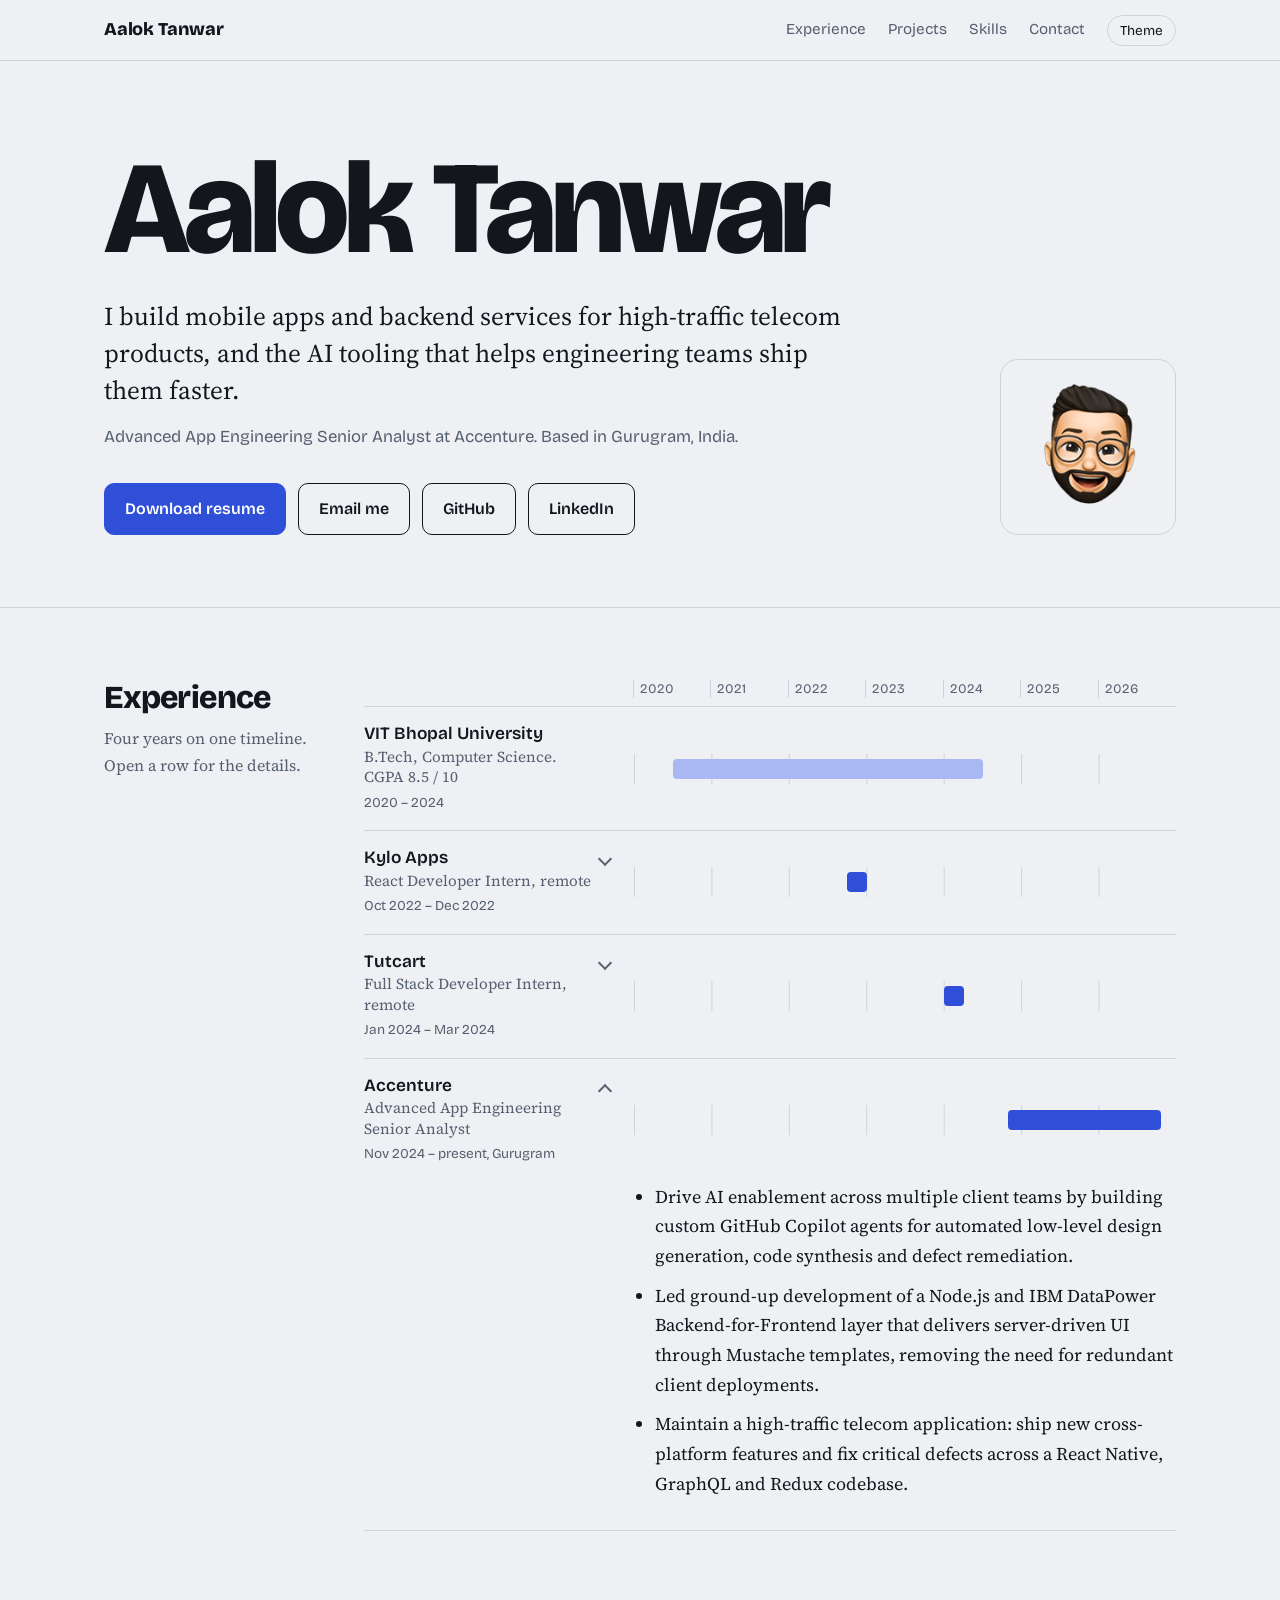
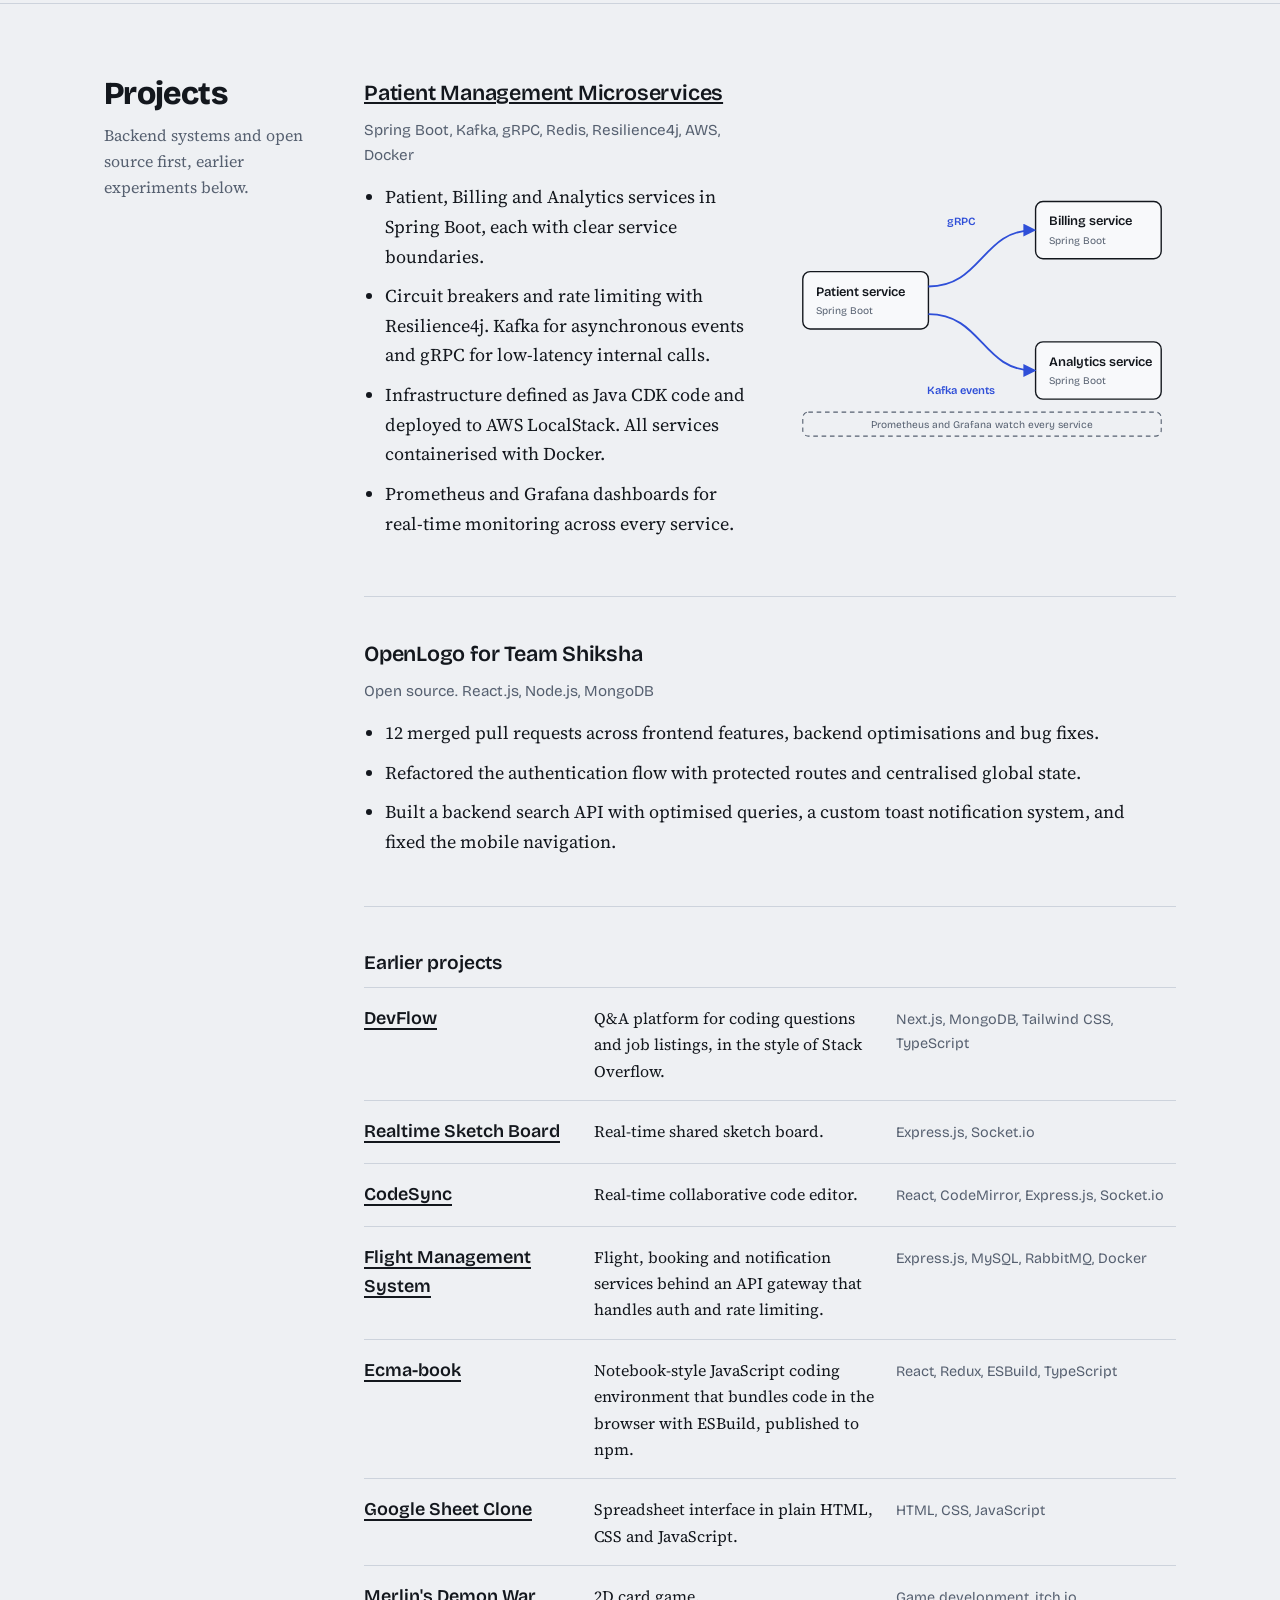
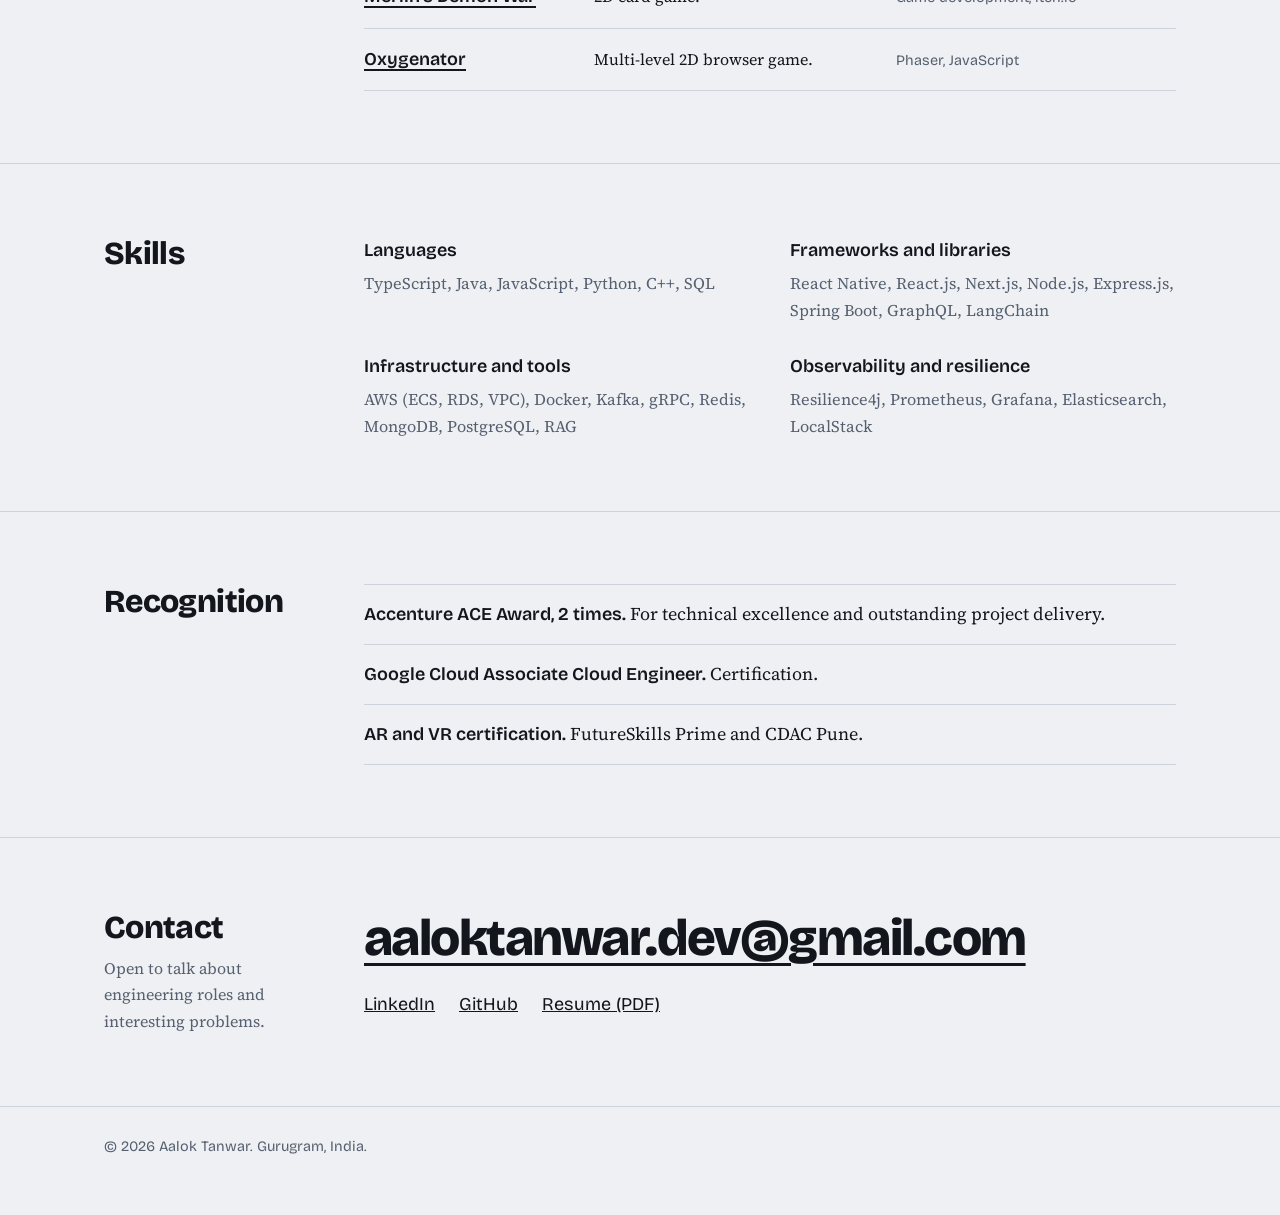
==== commit 137969b7: "Replace old template with the new single-page portfolio Swap the codewithsadee vCard template for th" ====
--- a/index.html
+++ b/index.html
@@ -1,794 +1,436 @@
-<!DOCTYPE html>
+<!doctype html>
 <html lang="en">
-
 <head>
-  <meta charset="UTF-8">
-  <meta http-equiv="X-UA-Compatible" content="IE=edge">
-  <meta name="viewport" content="width=device-width, initial-scale=1.0">
-  <meta name="description" content="Aalok Tanwar - Portfolio showcasing projects in web development and software engineering.">
-  <meta name="keywords" content="Aalok Tanwar, Web Development, AI, Software Engineering, Portfolio">
-  <meta name="author" content="Aalok Tanwar">
-  <title>Aalok Tanwar - Portfolio</title>
-
-  <!--
-    - favicon
-  -->
-  <link rel="shortcut icon" href="./assets/images/logo.ico" type="image/x-icon">
-
-  <!--
-    - custom css link
-  -->
-  <link rel="stylesheet" href="./assets/css/style.css">
-
-  <!--
-    - google font link
-  -->
-  <link rel="preconnect" href="https://fonts.googleapis.com">
-  <link rel="preconnect" href="https://fonts.gstatic.com" crossorigin>
-  <link href="https://fonts.googleapis.com/css2?family=Poppins:wght@300;400;500;600&display=swap" rel="stylesheet">
-
-  <!-- Scripts -->
-  <script type="application/ld+json">
-  {
-      "@context": "https://schema.org",
-      "@type": "Person",
-      "name": "Aalok Tanwar",
-      "jobTitle": "Software Engineer",
-      "url": "https://tanwaraalok.github.io/",
-      "sameAs": [
-          "https://www.linkedin.com/in/aalok-tanwar-1230631b8/",
-          "https://github.com/tanwarAalok",
-          "https://twitter.com/AalokTanwar4"
-      ],
-      "alumniOf": "VIT Bhopal University",
-      "knowsAbout": ["Web Development", "Game Development", "Software Engineering"]
+<meta charset="utf-8">
+<meta name="viewport" content="width=device-width, initial-scale=1">
+<title>Aalok Tanwar | Software Engineer – React Native, Node.js, Spring Boot</title>
+<meta name="description" content="Aalok Tanwar is a software engineer in Gurugram building React Native apps, Node.js and Spring Boot backends, and AI developer tooling at Accenture.">
+<meta name="author" content="Aalok Tanwar">
+<meta name="robots" content="index, follow">
+<link rel="canonical" href="https://tanwaraalok.github.io/">
+<meta name="theme-color" content="#0f131a" media="(prefers-color-scheme: dark)">
+<meta name="theme-color" content="#eef0f3" media="(prefers-color-scheme: light)">
+
+<meta property="og:type" content="website">
+<meta property="og:site_name" content="Aalok Tanwar">
+<meta property="og:title" content="Aalok Tanwar | Software Engineer">
+<meta property="og:description" content="React Native, Node.js and Spring Boot engineer building high-traffic apps and AI developer tooling at Accenture.">
+<meta property="og:url" content="https://tanwaraalok.github.io/">
+<meta property="og:image" content="https://tanwaraalok.github.io/og-image.png">
+<meta property="og:image:width" content="1200">
+<meta property="og:image:height" content="630">
+<meta name="twitter:card" content="summary_large_image">
+<meta name="twitter:title" content="Aalok Tanwar | Software Engineer">
+<meta name="twitter:description" content="React Native, Node.js and Spring Boot engineer building high-traffic apps and AI developer tooling.">
+<meta name="twitter:image" content="https://tanwaraalok.github.io/og-image.png">
+
+<link rel="icon" href="data:image/svg+xml,%3Csvg xmlns='http://www.w3.org/2000/svg' viewBox='0 0 64 64'%3E%3Crect width='64' height='64' rx='14' fill='%232f4fd8'/%3E%3Cpath d='M18 46 32 16l14 30M23 37h18' fill='none' stroke='white' stroke-width='6' stroke-linecap='round' stroke-linejoin='round'/%3E%3C/svg%3E">
+
+<link rel="preconnect" href="https://fonts.googleapis.com">
+<link rel="preconnect" href="https://fonts.gstatic.com" crossorigin>
+<link href="https://fonts.googleapis.com/css2?family=Bricolage+Grotesque:opsz,wght@12..96,400;12..96,600;12..96,800&family=Source+Serif+4:opsz,wght@8..60,400;8..60,600&display=swap" rel="stylesheet">
+
+<script type="application/ld+json">
+{
+  "@context": "https://schema.org",
+  "@type": "Person",
+  "name": "Aalok Tanwar",
+  "url": "https://tanwaraalok.github.io/",
+  "jobTitle": "Advanced App Engineering Senior Analyst",
+  "worksFor": { "@type": "Organization", "name": "Accenture" },
+  "alumniOf": { "@type": "CollegeOrUniversity", "name": "Vellore Institute of Technology, Bhopal" },
+  "address": { "@type": "PostalAddress", "addressLocality": "Gurugram", "addressCountry": "IN" },
+  "knowsAbout": ["React Native", "Node.js", "Spring Boot", "GraphQL", "Microservices", "AWS", "AI-assisted development"],
+  "sameAs": [
+    "https://github.com/tanwarAalok",
+    "https://www.linkedin.com/in/aalok-tanwar-1230631b8/"
+  ]
+}
+</script>
+
+<style>
+:root{
+  --bg:#eef0f3; --surface:#f8f9fb; --ink:#13171d; --muted:#566070; --line:#cdd3dc;
+  --accent:#2f4fd8; --accent-ink:#ffffff; --bar:#2f4fd8; --bar-soft:#a9b8f2;
+  --display:"Bricolage Grotesque", "Segoe UI", system-ui, sans-serif;
+  --text:"Source Serif 4", Georgia, "Times New Roman", serif;
+}
+@media (prefers-color-scheme: dark){
+  :root:not([data-theme="light"]){
+    --bg:#0f131a; --surface:#161b24; --ink:#e6e9ef; --muted:#9aa4b4; --line:#2a3240;
+    --accent:#8ea6ff; --accent-ink:#0f131a; --bar:#8ea6ff; --bar-soft:#3a4a7d;
   }
-  </script>
-
-
+}
+:root[data-theme="dark"]{
+  --bg:#0f131a; --surface:#161b24; --ink:#e6e9ef; --muted:#9aa4b4; --line:#2a3240;
+  --accent:#8ea6ff; --accent-ink:#0f131a; --bar:#8ea6ff; --bar-soft:#3a4a7d;
+}
+
+*{box-sizing:border-box}
+html{scroll-behavior:smooth; scroll-padding-top:72px}
+body{
+  margin:0; background:var(--bg); color:var(--ink);
+  font-family:var(--text); font-size:1.125rem; line-height:1.65;
+  -webkit-font-smoothing:antialiased;
+}
+a{color:inherit}
+:focus-visible{outline:3px solid var(--accent); outline-offset:3px; border-radius:4px}
+.skip{position:absolute; left:-999px; top:8px; background:var(--accent); color:var(--accent-ink); padding:8px 14px; border-radius:6px; z-index:50; font-family:var(--display)}
+.skip:focus{left:8px}
+
+.wrap{max-width:1120px; margin:0 auto; padding:0 24px}
+
+/* top bar */
+.bar-nav{position:sticky; top:0; z-index:20; background:color-mix(in srgb, var(--bg) 88%, transparent); backdrop-filter:blur(10px); border-bottom:1px solid var(--line)}
+.bar-nav .wrap{display:flex; align-items:center; justify-content:space-between; height:60px; gap:16px}
+.brand{font-family:var(--display); font-weight:800; text-decoration:none; letter-spacing:-.01em}
+.nav{display:flex; align-items:center; gap:22px; font-family:var(--display); font-size:.95rem}
+.nav a{text-decoration:none; color:var(--muted)}
+.nav a:hover{color:var(--ink)}
+.theme{font-family:var(--display); font-size:.85rem; background:none; border:1px solid var(--line); color:var(--ink); padding:6px 12px; border-radius:999px; cursor:pointer}
+.theme:hover{border-color:var(--ink)}
+
+/* hero */
+.hero{padding:88px 0 72px}
+.hero-grid{display:grid; grid-template-columns:1fr auto; gap:48px; align-items:end}
+h1{font-family:var(--display); font-weight:800; font-size:clamp(3.4rem, 10.5vw, 8.2rem); line-height:.92; letter-spacing:-.04em; margin:0 0 28px}
+.lede{font-size:clamp(1.25rem, 2.4vw, 1.6rem); line-height:1.45; max-width:30em; margin:0 0 14px}
+.role{font-family:var(--display); color:var(--muted); margin:0 0 32px; font-size:1.05rem}
+.actions{display:flex; flex-wrap:wrap; gap:12px}
+.btn{font-family:var(--display); font-weight:600; font-size:1rem; text-decoration:none; padding:12px 20px; border-radius:10px; border:1.5px solid var(--ink); display:inline-block}
+.btn:hover{background:var(--ink); color:var(--bg)}
+.btn.primary{background:var(--accent); border-color:var(--accent); color:var(--accent-ink)}
+.btn.primary:hover{filter:brightness(1.08); background:var(--accent); color:var(--accent-ink)}
+.portrait{width:176px; height:176px; object-fit:cover; border-radius:18px; border:1px solid var(--line); display:block}
+
+/* sections */
+section.block{padding:72px 0; border-top:1px solid var(--line)}
+.split{display:grid; grid-template-columns:220px 1fr; gap:40px}
+h2{font-family:var(--display); font-weight:800; font-size:2rem; letter-spacing:-.02em; margin:0; line-height:1.1}
+.sub{color:var(--muted); font-size:1rem; margin:10px 0 0; max-width:14em}
+h3{font-family:var(--display); font-weight:600; font-size:1.35rem; margin:0 0 6px; letter-spacing:-.01em}
+ul{margin:0; padding-left:1.15em}
+li{margin:0 0 .55em}
+
+/* trace */
+.trace{--n:7}
+.axis, .row-summary{display:grid; grid-template-columns:250px 1fr; gap:20px; align-items:center}
+.axis{padding-bottom:8px; font-family:var(--display); font-size:.82rem; color:var(--muted)}
+.years{position:relative; height:18px}
+.years span{position:absolute; top:0; transform:translateX(-1px); padding-left:6px; border-left:1px solid var(--line); height:18px; line-height:18px}
+.span{border-top:1px solid var(--line)}
+.span:last-child{border-bottom:1px solid var(--line)}
+.row-summary{padding:16px 0; cursor:pointer; list-style:none}
+.row-summary::-webkit-details-marker{display:none}
+.row-summary:hover .who strong{color:var(--accent)}
+.who{display:block; position:relative; padding-right:22px}
+.who strong{display:block; font-family:var(--display); font-weight:600; font-size:1.08rem; line-height:1.25}
+.who em{display:block; font-style:normal; font-size:.95rem; color:var(--muted); line-height:1.35; margin-top:2px}
+.who small{display:block; font-family:var(--display); font-size:.85rem; color:var(--muted); margin-top:4px}
+details.span .who::after{content:""; position:absolute; right:4px; top:7px; width:8px; height:8px; border-right:2px solid var(--muted); border-bottom:2px solid var(--muted); transform:rotate(45deg); transition:transform .2s}
+details.span[open] .who::after{transform:rotate(-135deg); top:11px}
+.track{position:relative; height:30px; background-image:linear-gradient(to right, var(--line) 1px, transparent 1px); background-size:calc(100% / var(--n)) 100%}
+.fill{position:absolute; top:5px; bottom:5px; left:var(--l); width:var(--w); background:var(--bar); border-radius:4px; transform-origin:left center; animation:grow .9s cubic-bezier(.2,.7,.2,1) both; animation-delay:var(--d,0s)}
+.fill.soft{background:var(--bar-soft)}
+@keyframes grow{from{transform:scaleX(0)} to{transform:scaleX(1)}}
+.span-body{display:grid; grid-template-columns:250px 1fr; gap:20px; padding:0 0 22px}
+.span-body ul{grid-column:2; max-width:40em}
+.static .row-summary{cursor:default}
+
+/* work */
+.feature{display:grid; grid-template-columns:1fr 1fr; gap:36px; align-items:center; padding-bottom:48px; border-bottom:1px solid var(--line)}
+.tech{font-family:var(--display); color:var(--muted); font-size:.95rem; margin:0 0 14px}
+.diagram{width:100%; height:auto; display:block}
+.d-box{fill:var(--surface); stroke:var(--ink); stroke-width:1.5}
+.d-line{fill:none; stroke:var(--accent); stroke-width:2}
+.d-strip{fill:none; stroke:var(--muted); stroke-width:1.2; stroke-dasharray:5 4}
+.diagram text{font-family:var(--display); fill:var(--ink)}
+.diagram .t-sm{font-size:11px; fill:var(--muted)}
+.diagram .t-md{font-size:14px; font-weight:600}
+.diagram .t-lbl{font-size:12px; fill:var(--accent); font-weight:600}
+.oss{padding:40px 0; border-bottom:1px solid var(--line)}
+.oss ul{max-width:44em}
+.list-title{font-family:var(--display); font-weight:600; font-size:1.2rem; margin:40px 0 8px}
+.rows{list-style:none; padding:0; margin:0}
+.rows li{display:grid; grid-template-columns:210px 1fr 280px; gap:20px; padding:16px 0; margin:0; border-top:1px solid var(--line); align-items:baseline}
+.rows li:last-child{border-bottom:1px solid var(--line)}
+.rows a{font-family:var(--display); font-weight:600; text-decoration-thickness:1.5px; text-underline-offset:4px}
+.rows a:hover{color:var(--accent)}
+.rows .d{font-size:1rem}
+.rows .s{font-family:var(--display); font-size:.9rem; color:var(--muted)}
+
+/* skills */
+.skills{display:grid; grid-template-columns:1fr 1fr; gap:28px 40px; margin:0}
+.skills dt{font-family:var(--display); font-weight:600; margin-bottom:4px}
+.skills dd{margin:0; color:var(--muted); font-size:1.02rem}
+
+/* recognition */
+.facts{list-style:none; padding:0; margin:0}
+.facts li{padding:14px 0; margin:0; border-top:1px solid var(--line)}
+.facts li:last-child{border-bottom:1px solid var(--line)}
+.facts strong{font-family:var(--display); font-weight:600}
+
+/* contact */
+.mail{font-family:var(--display); font-weight:800; font-size:clamp(1.6rem, 5vw, 3.2rem); letter-spacing:-.03em; line-height:1.1; text-decoration-thickness:3px; text-underline-offset:8px; word-break:break-word}
+.mail:hover{color:var(--accent)}
+.contact-links{display:flex; gap:24px; flex-wrap:wrap; margin-top:24px; font-family:var(--display)}
+footer{padding:28px 0 56px; color:var(--muted); font-family:var(--display); font-size:.9rem; border-top:1px solid var(--line)}
+
+/* responsive */
+@media (max-width: 860px){
+  .split{grid-template-columns:1fr; gap:24px}
+  .sub{max-width:none}
+  .feature{grid-template-columns:1fr}
+  .rows li{grid-template-columns:1fr; gap:4px}
+  .skills{grid-template-columns:1fr}
+}
+@media (max-width: 720px){
+  .nav a{display:none}
+  .hero{padding:56px 0 48px}
+  .hero-grid{grid-template-columns:1fr; gap:28px}
+  .portrait{width:120px; height:120px}
+  .axis{display:none}
+  .row-summary, .span-body{grid-template-columns:1fr; gap:10px}
+  .span-body ul{grid-column:1}
+  .track{height:22px}
+  .fill{top:3px; bottom:3px}
+}
+@media (prefers-reduced-motion: reduce){
+  html{scroll-behavior:auto}
+  .fill{animation:none}
+  details.span .who::after{transition:none}
+}
+</style>
 </head>
-
 <body>
-
-  <!--
-    - #MAIN
-  -->
-
-  <main>
-
-    <!--
-      - #SIDEBAR
-    -->
-
-    <aside class="sidebar" data-sidebar>
-
-      <div class="sidebar-info">
-
-        <figure class="avatar-box">
-          <img src="./assets/images/my-avatar.png" alt="Aalok Tanwar" width="80">
-        </figure>
-
-        <div class="info-content">
-          <h1 class="name" title="Aalok Tanwar">Aalok Tanwar</h1>
-
-          <p class="title">Software developer</p>
+<a class="skip" href="#main">Skip to content</a>
+
+<header class="bar-nav">
+  <div class="wrap">
+    <a class="brand" href="#top">Aalok Tanwar</a>
+    <nav class="nav" aria-label="Sections">
+      <a href="#experience">Experience</a>
+      <a href="#work">Projects</a>
+      <a href="#skills">Skills</a>
+      <a href="#contact">Contact</a>
+      <button class="theme" id="theme" type="button" aria-label="Switch colour theme">Theme</button>
+    </nav>
+  </div>
+</header>
+
+<main id="main">
+  <section class="hero" id="top">
+    <div class="wrap hero-grid">
+      <div>
+        <h1>Aalok Tanwar</h1>
+        <p class="lede">I build mobile apps and backend services for high-traffic telecom products, and the AI tooling that helps engineering teams ship them faster.</p>
+        <p class="role">Advanced App Engineering Senior Analyst at Accenture. Based in Gurugram, India.</p>
+        <div class="actions">
+          <a class="btn primary" href="resume.pdf" download>Download resume</a>
+          <a class="btn" href="mailto:aaloktanwar.dev@gmail.com">Email me</a>
+          <a class="btn" href="https://github.com/tanwarAalok" rel="me noopener">GitHub</a>
+          <a class="btn" href="https://www.linkedin.com/in/aalok-tanwar-1230631b8/" rel="me noopener">LinkedIn</a>
         </div>
-
-        <button class="info_more-btn" data-sidebar-btn>
-          <span>Show Contacts</span>
-
-          <ion-icon name="chevron-down"></ion-icon>
-        </button>
-
-      </div>
-
-      <div class="sidebar-info_more">
-
-        <div class="separator"></div>
-
-        <ul class="contacts-list">
-
-          <li class="contact-item">
-
-            <div class="icon-box">
-              <ion-icon name="mail-outline"></ion-icon>
-            </div>
-
-            <div class="contact-info">
-              <p class="contact-title">Email</p>
-
-              <a href="mailto:aaloktanwar.dev@gmail.com" class="contact-link">aaloktanwar.dev@gmail.com</a>
-            </div>
-
-          </li>
-
-          <li class="contact-item">
-
-            <div class="icon-box">
-              <ion-icon name="phone-portrait-outline"></ion-icon>
-            </div>
-
-            <div class="contact-info">
-              <p class="contact-title">Phone</p>
-
-              <a href="tel:+919625090685" class="contact-link">+91-9625090685</a>
-            </div>
-
-          </li>
-
-          <li class="contact-item">
-
-            <div class="icon-box">
-              <ion-icon name="calendar-outline"></ion-icon>
-            </div>
-
-            <div class="contact-info">
-              <p class="contact-title">Birthday</p>
-
-              <time datetime="2002-01-14">January 14, 2002</time>
-            </div>
-
-          </li>
-
-          <li class="contact-item">
-
-            <div class="icon-box">
-              <ion-icon name="location-outline"></ion-icon>
-            </div>
-
-            <div class="contact-info">
-              <p class="contact-title">Location</p>
-
-              <address>Gurugram, India</address>
-            </div>
-
-          </li>
-
+      </div>
+      <img class="portrait" src="assets/images/my-avatar.png" alt="Portrait of Aalok Tanwar" width="176" height="176" onerror="this.remove()">
+    </div>
+  </section>
+
+  <section class="block" id="experience">
+    <div class="wrap split">
+      <div>
+        <h2>Experience</h2>
+        <p class="sub">Four years on one timeline. Open a row for the details.</p>
+      </div>
+      <div class="trace">
+        <div class="axis" aria-hidden="true">
+          <span></span>
+          <div class="years">
+            <span style="left:0%">2020</span><span style="left:14.28%">2021</span><span style="left:28.57%">2022</span><span style="left:42.85%">2023</span><span style="left:57.14%">2024</span><span style="left:71.42%">2025</span><span style="left:85.71%">2026</span>
+          </div>
+        </div>
+
+        <div class="span static">
+          <div class="row-summary">
+            <span class="who"><strong>VIT Bhopal University</strong><em>B.Tech, Computer Science. CGPA 8.5 / 10</em><small>2020 – 2024</small></span>
+            <div class="track" aria-hidden="true"><span class="fill soft" style="--l:7.14%; --w:57.14%; --d:.05s"></span></div>
+          </div>
+        </div>
+
+        <details class="span">
+          <summary class="row-summary">
+            <span class="who"><strong>Kylo Apps</strong><em>React Developer Intern, remote</em><small>Oct 2022 – Dec 2022</small></span>
+            <div class="track" aria-hidden="true"><span class="fill" style="--l:39.3%; --w:3.6%; --d:.25s"></span></div>
+          </summary>
+          <div class="span-body">
+            <ul>
+              <li>Designed and shipped responsive admin dashboards in React.js and Bootstrap, integrating REST APIs for real-time data management.</li>
+              <li>Built and deployed a high-traffic career portal with Next.js and MongoDB, covering job listings, application flows and content management.</li>
+            </ul>
+          </div>
+        </details>
+
+        <details class="span">
+          <summary class="row-summary">
+            <span class="who"><strong>Tutcart</strong><em>Full Stack Developer Intern, remote</em><small>Jan 2024 – Mar 2024</small></span>
+            <div class="track" aria-hidden="true"><span class="fill" style="--l:57.14%; --w:3.6%; --d:.45s"></span></div>
+          </summary>
+          <div class="span-body">
+            <ul>
+              <li>Built a real-time communication engine with Socket.io, Next.js and Express.js, supporting low-latency group and 1-on-1 chat for interactive learning sessions.</li>
+              <li>Integrated an admin logging and analytics pipeline with Elasticsearch and MongoDB to monitor live API traffic patterns.</li>
+            </ul>
+          </div>
+        </details>
+
+        <details class="span" open>
+          <summary class="row-summary">
+            <span class="who"><strong>Accenture</strong><em>Advanced App Engineering Senior Analyst</em><small>Nov 2024 – present, Gurugram</small></span>
+            <div class="track" aria-hidden="true"><span class="fill" style="--l:69%; --w:28.3%; --d:.65s"></span></div>
+          </summary>
+          <div class="span-body">
+            <ul>
+              <li>Drive AI enablement across multiple client teams by building custom GitHub Copilot agents for automated low-level design generation, code synthesis and defect remediation.</li>
+              <li>Led ground-up development of a Node.js and IBM DataPower Backend-for-Frontend layer that delivers server-driven UI through Mustache templates, removing the need for redundant client deployments.</li>
+              <li>Maintain a high-traffic telecom application: ship new cross-platform features and fix critical defects across a React Native, GraphQL and Redux codebase.</li>
+            </ul>
+          </div>
+        </details>
+      </div>
+    </div>
+  </section>
+
+  <section class="block" id="work">
+    <div class="wrap split">
+      <div>
+        <h2>Projects</h2>
+        <p class="sub">Backend systems and open source first, earlier experiments below.</p>
+      </div>
+      <div>
+        <article class="feature">
+          <div>
+            <h3><a href="https://github.com/tanwarAalok/patient-managment-system" rel="noopener">Patient Management Microservices</a></h3>
+            <p class="tech">Spring Boot, Kafka, gRPC, Redis, Resilience4j, AWS, Docker</p>
+            <ul>
+              <li>Patient, Billing and Analytics services in Spring Boot, each with clear service boundaries.</li>
+              <li>Circuit breakers and rate limiting with Resilience4j. Kafka for asynchronous events and gRPC for low-latency internal calls.</li>
+              <li>Infrastructure defined as Java CDK code and deployed to AWS LocalStack. All services containerised with Docker.</li>
+              <li>Prometheus and Grafana dashboards for real-time monitoring across every service.</li>
+            </ul>
+          </div>
+          <svg class="diagram" viewBox="0 0 420 280" role="img" aria-label="Diagram: the Patient service calls the Billing service over gRPC and publishes events through Kafka to the Analytics service. Prometheus and Grafana monitor all three.">
+            <defs>
+              <marker id="arr" viewBox="0 0 10 10" refX="8" refY="5" markerWidth="7" markerHeight="7" orient="auto-start-reverse"><path d="M0 0 10 5 0 10z" fill="var(--accent)"/></marker>
+            </defs>
+            <rect class="d-box" x="16" y="96" width="136" height="62" rx="8"/>
+            <text class="t-md" x="30" y="122">Patient service</text>
+            <text class="t-sm" x="30" y="142">Spring Boot</text>
+            <rect class="d-box" x="268" y="20" width="136" height="62" rx="8"/>
+            <text class="t-md" x="282" y="46">Billing service</text>
+            <text class="t-sm" x="282" y="66">Spring Boot</text>
+            <rect class="d-box" x="268" y="172" width="136" height="62" rx="8"/>
+            <text class="t-md" x="282" y="198">Analytics service</text>
+            <text class="t-sm" x="282" y="218">Spring Boot</text>
+            <path class="d-line" d="M152 112 C 210 112, 210 51, 266 51" marker-end="url(#arr)"/>
+            <text class="t-lbl" x="172" y="46">gRPC</text>
+            <path class="d-line" d="M152 142 C 210 142, 210 203, 266 203" marker-end="url(#arr)"/>
+            <text class="t-lbl" x="150" y="228">Kafka events</text>
+            <rect class="d-strip" x="16" y="248" width="388" height="26" rx="6"/>
+            <text class="t-sm" x="210" y="265" text-anchor="middle">Prometheus and Grafana watch every service</text>
+          </svg>
+        </article>
+
+        <!-- TODO: add the OpenLogo pull-request or repository link below. -->
+        <article class="oss">
+          <h3>OpenLogo for Team Shiksha</h3>
+          <p class="tech">Open source. React.js, Node.js, MongoDB</p>
+          <ul>
+            <li>12 merged pull requests across frontend features, backend optimisations and bug fixes.</li>
+            <li>Refactored the authentication flow with protected routes and centralised global state.</li>
+            <li>Built a backend search API with optimised queries, a custom toast notification system, and fixed the mobile navigation.</li>
+          </ul>
+        </article>
+
+        <h3 class="list-title">Earlier projects</h3>
+        <ul class="rows">
+          <li><a href="https://github.com/tanwarAalok/DevFlow" rel="noopener">DevFlow</a><span class="d">Q&amp;A platform for coding questions and job listings, in the style of Stack Overflow.</span><span class="s">Next.js, MongoDB, Tailwind CSS, TypeScript</span></li>
+          <li><a href="https://github.com/tanwarAalok/sketch-board" rel="noopener">Realtime Sketch Board</a><span class="d">Real-time shared sketch board.</span><span class="s">Express.js, Socket.io</span></li>
+          <li><a href="https://github.com/tanwarAalok/Code-Sync" rel="noopener">CodeSync</a><span class="d">Real-time collaborative code editor.</span><span class="s">React, CodeMirror, Express.js, Socket.io</span></li>
+          <li><a href="https://github.com/tanwarAalok/FMS-API-Gateway" rel="noopener">Flight Management System</a><span class="d">Flight, booking and notification services behind an API gateway that handles auth and rate limiting.</span><span class="s">Express.js, MySQL, RabbitMQ, Docker</span></li>
+          <li><a href="https://github.com/tanwarAalok/ecma-book" rel="noopener">Ecma-book</a><span class="d">Notebook-style JavaScript coding environment that bundles code in the browser with ESBuild, published to npm.</span><span class="s">React, Redux, ESBuild, TypeScript</span></li>
+          <li><a href="https://github.com/tanwarAalok/google-sheet-clone" rel="noopener">Google Sheet Clone</a><span class="d">Spreadsheet interface in plain HTML, CSS and JavaScript.</span><span class="s">HTML, CSS, JavaScript</span></li>
+          <li><a href="https://tanwaraalok.itch.io/merlins-demon-war" rel="noopener">Merlin's Demon War</a><span class="d">2D card game.</span><span class="s">Game development, itch.io</span></li>
+          <li><a href="https://oxygenator.netlify.app/" rel="noopener">Oxygenator</a><span class="d">Multi-level 2D browser game.</span><span class="s">Phaser, JavaScript</span></li>
         </ul>
-
-        <div class="separator"></div>
-
-        <ul class="social-list">
-
-          <li class="social-item">
-            <a href="https://www.linkedin.com/in/aalok-tanwar-1230631b8/" class="social-link">
-              <ion-icon name="logo-linkedin"></ion-icon>
-            </a>
-          </li>
-
-          <li class="social-item">
-            <a href="https://leetcode.com/vajra88/" class="social-link">
-                <img src="./assets/images/icon-leetcode.svg" alt="leetcode icon" width="20" class="social-img">
-            </a>
-          </li>
-
-          <li class="social-item">
-            <a href="https://github.com/tanwarAalok" class="social-link">
-              <ion-icon name="logo-github"></ion-icon>
-            </a>
-          </li>
-
-        </ul>
-
-      </div>
-
-    </aside>
-
-
-
-
-
-    <!--
-      - #main-content
-    -->
-
-    <div class="main-content">
-
-      <!--
-        - #NAVBAR
-      -->
-
-      <nav class="navbar">
-
-        <ul class="navbar-list">
-
-          <li class="navbar-item">
-            <button class="navbar-link  active" data-nav-link>About</button>
-          </li>
-
-          <li class="navbar-item">
-            <button class="navbar-link" data-nav-link>Resume</button>
-          </li>
-
-          <li class="navbar-item">
-            <button class="navbar-link" data-nav-link>Portfolio</button>
-          </li>
-
-        </ul>
-
-      </nav>
-
-
-
-
-
-      <!--
-        - #ABOUT
-      -->
-
-      <article class="about  active" data-page="about">
-
-        <header>
-          <h2 class="h2 article-title">About me</h2>
-        </header>
-
-        <section class="about-text">
-          <p>
-            I am a software engineer upskilling in full stack web development by building and working on real practical projects. 
-            I have a total of 4 months of internship experience as a Full stack developer at Tutcart and React developer at Kylo Apps spending 2 months each at both organization. 
-          </p>
-
-          <p>
-            I am pursuing a BTech in Computer Science from Vellore Institute of Technology, 
-            I am proficient in MERN stack, Next.js, and Unity game engine, and have strong teamwork and communication skills. 
-            I am fluent in English and Hindi.
-          </p>
-        </section>
-
-
-        <!--
-          - service
-        -->
-
-        <section class="service">
-
-          <h3 class="h3 service-title">What i'm doing</h3>
-
-          <ul class="service-list">
-
-
-            <li class="service-item">
-
-              <div class="service-icon-box">
-                <img src="./assets/images/icon-dev.svg" alt="Web development icon" width="40">
-              </div>
-
-              <div class="service-content-box">
-                <h4 class="h4 service-item-title">Web development</h4>
-
-                <p class="service-item-text">
-                  High-quality development of sites at the professional level.
-                </p>
-              </div>
-
-            </li>
-
-            <li class="service-item">
-
-              <div class="service-icon-box">
-                <img src="./assets/images/icon-app.svg" alt="mobile app icon" width="40">
-              </div>
-
-              <div class="service-content-box">
-                <h4 class="h4 service-item-title">Game Development</h4>
-
-                <p class="service-item-text">
-                  Professional development of games for iOS, Android and PC.
-                </p>
-              </div>
-
-            </li>
-
-
-          </ul>
-
-        </section>
-
-
-        <!--
-          - testimonials
-        -->
-
-        <section class="testimonials">
-
-          <h3 class="h3 testimonials-title">Testimonials</h3>
-
-          <ul class="testimonials-list has-scrollbar">
-
-            <li class="testimonials-item">
-              <div class="content-card" data-testimonials-item>
-
-                <figure class="testimonials-avatar-box">
-                  <img src="./assets/images/avatar-1.png" alt="Sahib Singh Sapra" width="60" data-testimonials-avatar>
-                </figure>
-
-                <h4 class="h4 testimonials-item-title" data-testimonials-title>Sahib Singh Sapra</h4>
-
-                <div class="testimonials-text" data-testimonials-text>
-                  <p>
-                    I am delighted to recommend Aalok Tanwar, who undertook an internship as a Web Developer at Tutcart. Aalok's dedication, rapid acquisition of new skills, 
-                    and strong work ethic were truly impressive. 
-                    Throughout his time with us, he consistently demonstrated an exceptional ability to adapt to new technologies and collaborate effectively within our team. 
-                    Aalok's collaborative approach and excellent communication skills greatly contributed to the success of our projects. 
-                    I have every confidence that he will continue to excel in his future endeavours in web development.
-                  </p>
-                </div>
-
-              </div>
-            </li>
-
-
-          </ul>
-
-        </section>
-
-
-        <!--
-          - testimonials modal
-        -->
-
-        <div class="modal-container" data-modal-container>
-
-          <div class="overlay" data-overlay></div>
-
-          <section class="testimonials-modal">
-
-            <button class="modal-close-btn" data-modal-close-btn>
-              <ion-icon name="close-outline"></ion-icon>
-            </button>
-
-            <div class="modal-img-wrapper">
-              <figure class="modal-avatar-box">
-                <img src="./assets/images/avatar-1.png" alt="Daniel lewis" width="80" data-modal-img>
-              </figure>
-
-              <img src="./assets/images/icon-quote.svg" alt="quote icon">
-            </div>
-
-            <div class="modal-content">
-
-              <h4 class="h3 modal-title" data-modal-title>Sahib Singh Sapra</h4>
-
-              <time datetime="2021-06-14">16 March, 2024</time>
-
-              <div data-modal-text>
-                <p>
-                  Richard was hired to create a corporate identity. We were very pleased with the work done. She has a
-                  lot of experience
-                  and is very concerned about the needs of client. Lorem ipsum dolor sit amet, ullamcous cididt
-                  consectetur adipiscing
-                  elit, seds do et eiusmod tempor incididunt ut laborels dolore magnarels alia.
-                </p>
-              </div>
-
-            </div>
-
-          </section>
-
+      </div>
+    </div>
+  </section>
+
+  <section class="block" id="skills">
+    <div class="wrap split">
+      <div>
+        <h2>Skills</h2>
+      </div>
+      <dl class="skills">
+        <div><dt>Languages</dt><dd>TypeScript, Java, JavaScript, Python, C++, SQL</dd></div>
+        <div><dt>Frameworks and libraries</dt><dd>React Native, React.js, Next.js, Node.js, Express.js, Spring Boot, GraphQL, LangChain</dd></div>
+        <div><dt>Infrastructure and tools</dt><dd>AWS (ECS, RDS, VPC), Docker, Kafka, gRPC, Redis, MongoDB, PostgreSQL, RAG</dd></div>
+        <div><dt>Observability and resilience</dt><dd>Resilience4j, Prometheus, Grafana, Elasticsearch, LocalStack</dd></div>
+      </dl>
+    </div>
+  </section>
+
+  <section class="block" id="recognition">
+    <div class="wrap split">
+      <div>
+        <h2>Recognition</h2>
+      </div>
+      <ul class="facts">
+        <li><strong>Accenture ACE Award, 2 times.</strong> For technical excellence and outstanding project delivery.</li>
+        <li><strong>Google Cloud Associate Cloud Engineer.</strong> Certification.</li>
+        <li><strong>AR and VR certification.</strong> FutureSkills Prime and CDAC Pune.</li>
+      </ul>
+    </div>
+  </section>
+
+  <section class="block" id="contact">
+    <div class="wrap split">
+      <div>
+        <h2>Contact</h2>
+        <p class="sub">Open to talk about engineering roles and interesting problems.</p>
+      </div>
+      <div>
+        <a class="mail" href="mailto:aaloktanwar.dev@gmail.com">aaloktanwar.dev@gmail.com</a>
+        <div class="contact-links">
+          <a href="https://www.linkedin.com/in/aalok-tanwar-1230631b8/" rel="me noopener">LinkedIn</a>
+          <a href="https://github.com/tanwarAalok" rel="me noopener">GitHub</a>
+          <a href="resume.pdf" download>Resume (PDF)</a>
         </div>
-
-
-
-      </article>
-
-
-
-
-
-      <!--
-        - #RESUME
-      -->
-
-      <article class="resume" data-page="resume">
-
-        <header>
-          <h2 class="h2 article-title">Resume</h2>
-        </header>
-
-        <section class="timeline">
-
-          <div class="title-wrapper">
-            <div class="icon-box">
-              <ion-icon name="book-outline"></ion-icon>
-            </div>
-
-            <h3 class="h3">Experience</h3>
-          </div>
-
-          <ol class="timeline-list">
-
-            <li class="timeline-item">
-
-              <h4 class="h4 timeline-item-title">FullStack Developer Intern</h4>
-
-              <span>Jan 2024 - March 2024</span>
-
-              <p class="timeline-text">
-                 Leveraged Express.js and Next.js frameworks along with MongoDB for backend and frontend development,
-                 contributing to the creation of MVP of product
-              </p>
-
-            </li>
-
-            <li class="timeline-item">
-
-              <h4 class="h4 timeline-item-title">React Developer Intern</h4>
-
-              <span>Oct 2022 - Dec 2022</span>
-
-              <p class="timeline-text">
-                Collaborated on API integration and UI development using React.js and Bootstrap within Admin Panels, following
-                Figma designs for more than 3 different projects
-              </p>
-
-            </li>
-
-          </ol>
-
-        </section>
-
-        <section class="timeline">
-
-          <div class="title-wrapper">
-            <div class="icon-box">
-              <ion-icon name="book-outline"></ion-icon>
-            </div>
-
-            <h3 class="h3">Education</h3>
-          </div>
-
-          <ol class="timeline-list">
-
-            <li class="timeline-item">
-
-              <h4 class="h4 timeline-item-title">VIT Bhopal University</h4>
-
-              <span>2020 - 2024</span>
-
-              <p class="timeline-text">
-                  Studied Computer Science and Engineering with a focus on Software and Game Development
-              </p>
-
-            </li>
-
-          </ol>
-
-        </section>
-      
-        <section class="skill">
-
-          <h3 class="h3 skills-title">My skills</h3>
-
-          <ul class="skills-list content-card">
-
-            <li class="skills-item">
-
-              <div class="title-wrapper">
-                <h5 class="h5">C++</h5>
-                <data value="90">90%</data>
-              </div>
-
-              <div class="skill-progress-bg">
-                <div class="skill-progress-fill" style="width: 90%;"></div>
-              </div>
-
-            </li>
-
-            <li class="skills-item">
-
-              <div class="title-wrapper">
-                <h5 class="h5">JavaScript</h5>
-                <data value="80">80%</data>
-              </div>
-
-              <div class="skill-progress-bg">
-                <div class="skill-progress-fill" style="width: 80%;"></div>
-              </div>
-
-            </li>
-
-
-            <li class="skills-item">
-
-              <div class="title-wrapper">
-                <h5 class="h5">MERN stack</h5>
-                <data value="80">80%</data>
-              </div>
-
-              <div class="skill-progress-bg">
-                <div class="skill-progress-fill" style="width: 80%;"></div>
-              </div>
-
-            </li>
-
-            <li class="skills-item">
-
-              <div class="title-wrapper">
-                <h5 class="h5">SQL</h5>
-                <data value="70">70%</data>
-              </div>
-
-              <div class="skill-progress-bg">
-                <div class="skill-progress-fill" style="width: 70%;"></div>
-              </div>
-
-            </li>
-
-          </ul>
-
-        </section>
-
-      </article>
-
-
-
-
-
-      <!--
-        - #PORTFOLIO
-      -->
-
-      <article class="portfolio" data-page="portfolio">
-
-        <header>
-          <h2 class="h2 article-title">Portfolio</h2>
-        </header>
-
-        <section class="projects">
-
-          <ul class="filter-list">
-
-            <li class="filter-item">
-              <button class="active" data-filter-btn>All</button>
-            </li>
-
-            <li class="filter-item">
-              <button data-filter-btn>Frontend</button>
-            </li>
-
-            <li class="filter-item">
-              <button data-filter-btn>Backend</button>
-            </li>
-
-            <li class="filter-item">
-              <button data-filter-btn>FullStack</button>
-            </li>
-
-            <li class="filter-item">
-              <button data-filter-btn>Games</button>
-            </li>
-
-          </ul>
-
-          <div class="filter-select-box">
-
-            <button class="filter-select" data-select>
-
-              <div class="select-value" data-selecct-value>Select category</div>
-
-              <div class="select-icon">
-                <ion-icon name="chevron-down"></ion-icon>
-              </div>
-
-            </button>
-
-            <ul class="select-list">
-
-              <li class="select-item">
-                <button data-select-item>All</button>
-              </li>
-
-              <li class="select-item">
-                <button data-select-item>Frontend</button>
-              </li>
-
-              <li class="select-item">
-                <button data-select-item>Backend</button>
-              </li>
-
-              <li class="select-item">
-                <button data-select-item>FullStack</button>
-              </li>
-
-              <li class="filter-item">
-                <button data-filter-btn>Games</button>
-              </li>
-
-            </ul>
-
-          </div>
-
-          <ul class="project-list">
-
-            <li class="project-item  active" data-filter-item data-category="fullstack">
-              <a href="https://github.com/tanwarAalok/DevFlow" target="_blank">
-
-                <figure class="project-img">
-                  <div class="project-item-icon-box">
-                      <ion-icon name="eye-outline"></ion-icon>
-                  </div>
-
-                  <img src="./assets/images/project-1.jpg" alt="finance" loading="lazy">
-                </figure>
-
-                <h3 class="project-title">DevFlow</h3>
-
-                <p class="project-desc">Nextjs, MongoDB, Tailwind CSS, TypeScript</p>
-
-              </a>
-            </li>
-
-            <li class="project-item  active" data-filter-item data-category="fullstack">
-              <a href="https://github.com/tanwarAalok/sketch-board" target="_blank">
-
-                <figure class="project-img">
-                  <div class="project-item-icon-box">
-                    <ion-icon name="eye-outline"></ion-icon>
-                  </div>
-
-                  <img src="./assets/images/project-2.png" alt="orizon" loading="lazy">
-                </figure>
-
-                <h3 class="project-title">Realtime Sketch Board</h3>
-
-                <p class="project-desc">Express.js, Socket.io, HTML, CSS</p>
-
-              </a>
-            </li>
-
-            <li class="project-item  active" data-filter-item data-category="frontend">
-              <a href="https://github.com/tanwarAalok/google-sheet-clone" target="_blank">
-
-                <figure class="project-img">
-                  <div class="project-item-icon-box">
-                    <ion-icon name="eye-outline"></ion-icon>
-                  </div>
-
-                  <img src="./assets/images/project-3.jpg" alt="Google Sheet Clone" loading="lazy">
-                </figure>
-
-                <h3 class="project-title">Google Sheet Clone</h3>
-
-                <p class="project-desc">HTML, CSS, JavaScript</p>
-
-              </a>
-            </li>
-
-            <li class="project-item  active" data-filter-item data-category="backend">
-              <a href="https://github.com/tanwarAalok/FMS-API-Gateway" target="_blank">
-
-                <figure class="project-img">
-                  <div class="project-item-icon-box">
-                    <ion-icon name="eye-outline"></ion-icon>
-                  </div>
-
-                  <img src="./assets/images/project-4.png" alt="fms" loading="lazy">
-                </figure>
-
-                <h3 class="project-title">Flight Management System</h3>
-
-                <p class="project-desc">Express.js, MySQL, RabbitMQ, Docker</p>
-
-              </a>
-            </li>
-
-            <li class="project-item  active" data-filter-item data-category="frontend">
-              <a href="https://github.com/tanwarAalok/ecma-book" target="_blank">
-
-                <figure class="project-img">
-                  <div class="project-item-icon-box">
-                    <ion-icon name="eye-outline"></ion-icon>
-                  </div>
-
-                  <img src="./assets/images/project-5.png" alt="ecma-book" loading="lazy">
-                </figure>
-
-                <h3 class="project-title">Ecma-book</h3>
-
-                <p class="project-desc">React.js, Redux, ESBuild, TypeScript</p>
-
-              </a>
-            </li>
-
-            <li class="project-item  active" data-filter-item data-category="fullstack">
-              <a href="https://github.com/tanwarAalok/Code-Sync" target="_blank">
-
-                <figure class="project-img">
-                  <div class="project-item-icon-box">
-                    <ion-icon name="eye-outline"></ion-icon>
-                  </div>
-
-                  <img src="./assets/images/project-6.png" alt="CodeSync" loading="lazy">
-                </figure>
-
-                <h3 class="project-title">CodeSync</h3>
-
-                <p class="project-desc">React.js, Express.js, Socket.io</p>
-
-              </a>
-            </li>
-
-            <li class="project-item  active" data-filter-item data-category="games">
-              <a href="https://yashg.itch.io/can-you-save" target="_blank">
-
-                <figure class="project-img">
-                  <div class="project-item-icon-box">
-                    <ion-icon name="eye-outline"></ion-icon>
-                  </div>
-
-                  <img src="./assets/images/project-7.png" alt="Can You Save" loading="lazy">
-                </figure>
-
-                <h3 class="project-title">Can You Save</h3>
-
-                <p class="project-desc">Developed a 2d platformer game with multiple levels.</p>
-
-              </a>
-            </li>
-
-            <li class="project-item  active" data-filter-item data-category="games">
-              <a href="https://tanwaraalok.itch.io/merlins-demon-war" target="_blank">
-
-                <figure class="project-img">
-                  <div class="project-item-icon-box">
-                    <ion-icon name="eye-outline"></ion-icon>
-                  </div>
-
-                  <img src="./assets/images/project-8.png" alt="Merlins Demon War" loading="lazy">
-                </figure>
-
-                <h3 class="project-title">Merlins Demon War</h3>
-
-                <p class="project-desc">Developed a simple fun single player card battler.</p>
-
-              </a>
-            </li>
-
-            <li class="project-item  active" data-filter-item data-category="games">
-              <a href="https://oxygenator.netlify.app/" target="_blank">
-
-                <figure class="project-img">
-                  <div class="project-item-icon-box">
-                    <ion-icon name="eye-outline"></ion-icon>
-                  </div>
-
-                  <img src="./assets/images/project-9.png" alt="Oxygenator" loading="lazy">
-                </figure>
-
-                <h3 class="project-title">Oxygenator</h3>
-
-                <p class="project-desc">Web development</p>
-
-              </a>
-            </li>
-
-          </ul>
-
-        </section>
-
-      </article>
-
-
-    </div>
-
-  </main>
-
-
-
-
-
-
-  <!--
-    - custom js link
-  -->
-  <script src="./assets/js/script.js"></script>
-
-  <!--
-    - ionicon link
-  -->
-  <script type="module" src="https://unpkg.com/ionicons@5.5.2/dist/ionicons/ionicons.esm.js"></script>
-  <script nomodule src="https://unpkg.com/ionicons@5.5.2/dist/ionicons/ionicons.js"></script>
-
+      </div>
+    </div>
+  </section>
+</main>
+
+<footer>
+  <div class="wrap">© <span id="yr">2026</span> Aalok Tanwar. Gurugram, India.</div>
+</footer>
+
+<script>
+(function(){
+  var root = document.documentElement;
+  var btn = document.getElementById('theme');
+  var saved = null;
+  try { saved = localStorage.getItem('theme'); } catch(e) {}
+  if (saved === 'light' || saved === 'dark') root.setAttribute('data-theme', saved);
+  btn.addEventListener('click', function(){
+    var dark = root.getAttribute('data-theme') === 'dark' ||
+      (!root.getAttribute('data-theme') && window.matchMedia('(prefers-color-scheme: dark)').matches);
+    var next = dark ? 'light' : 'dark';
+    root.setAttribute('data-theme', next);
+    try { localStorage.setItem('theme', next); } catch(e) {}
+  });
+  document.getElementById('yr').textContent = new Date().getFullYear();
+})();
+</script>
 </body>
-
-</html>+</html>
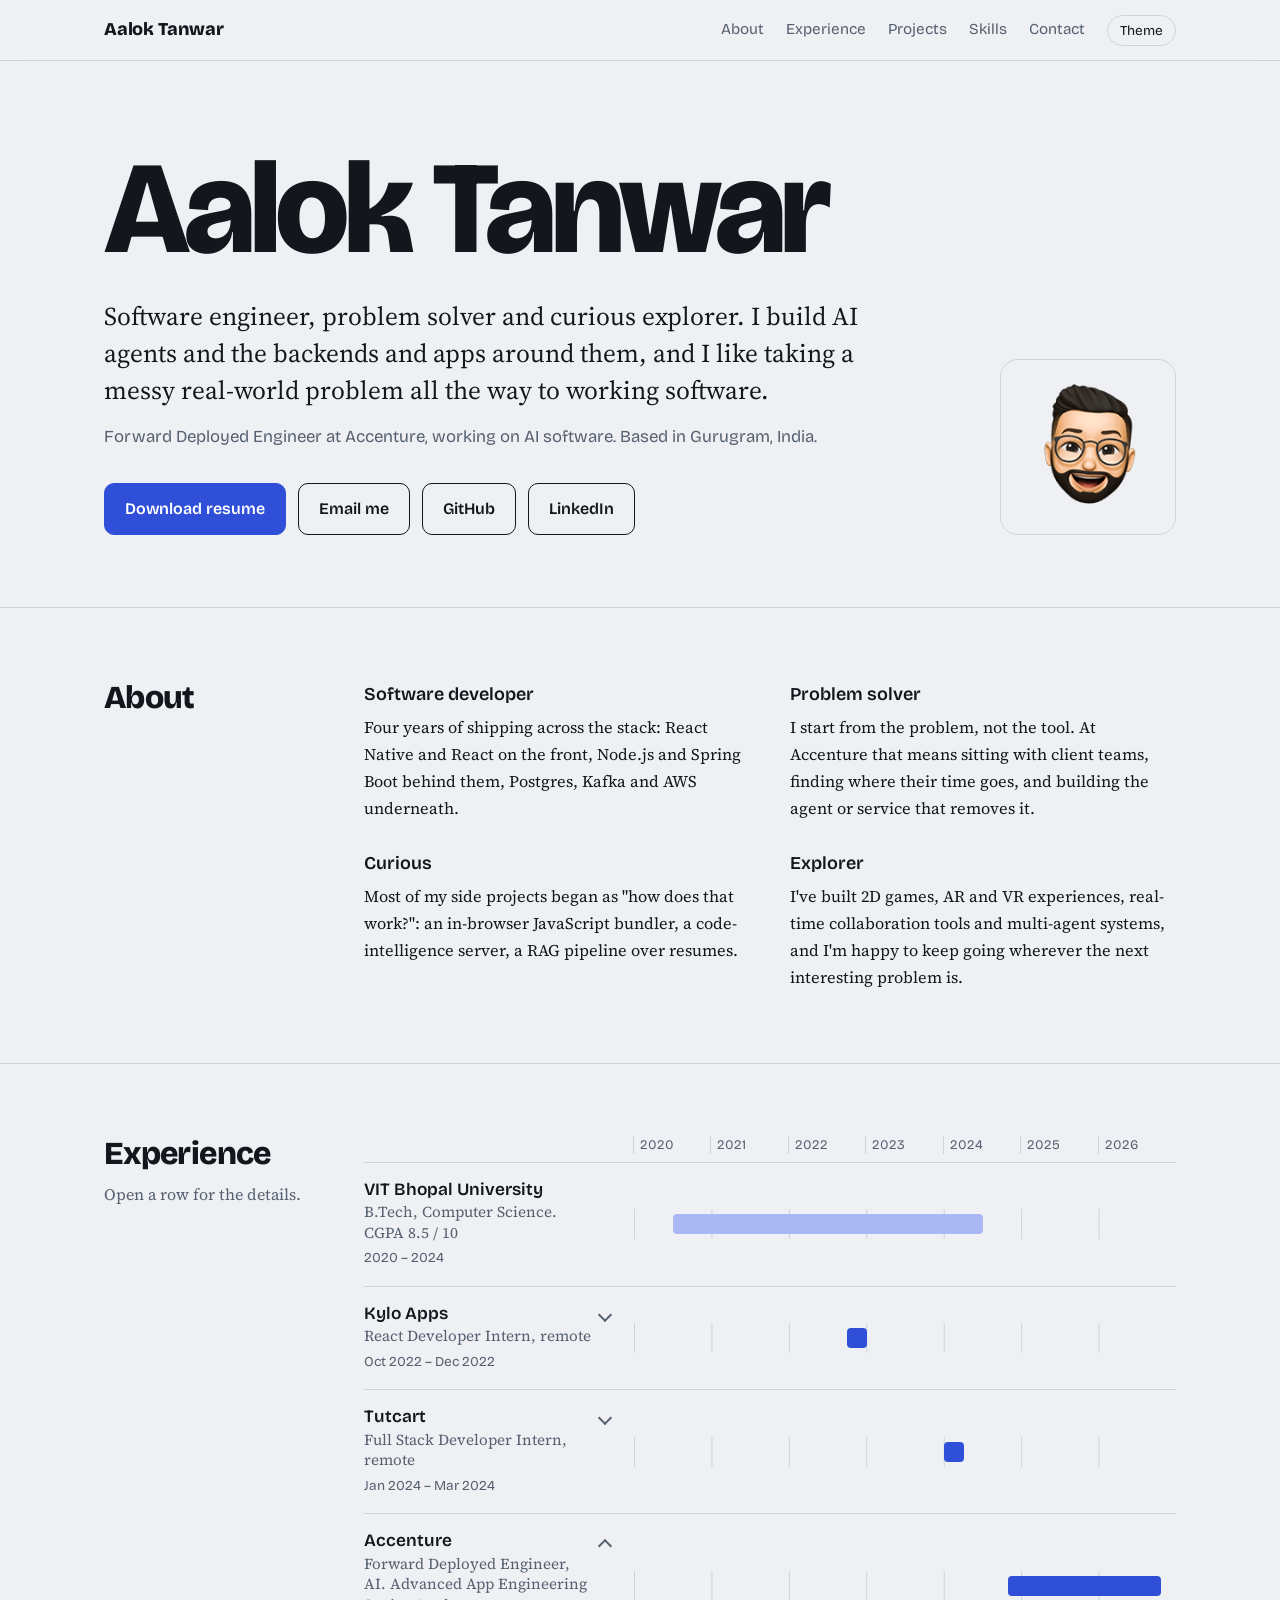
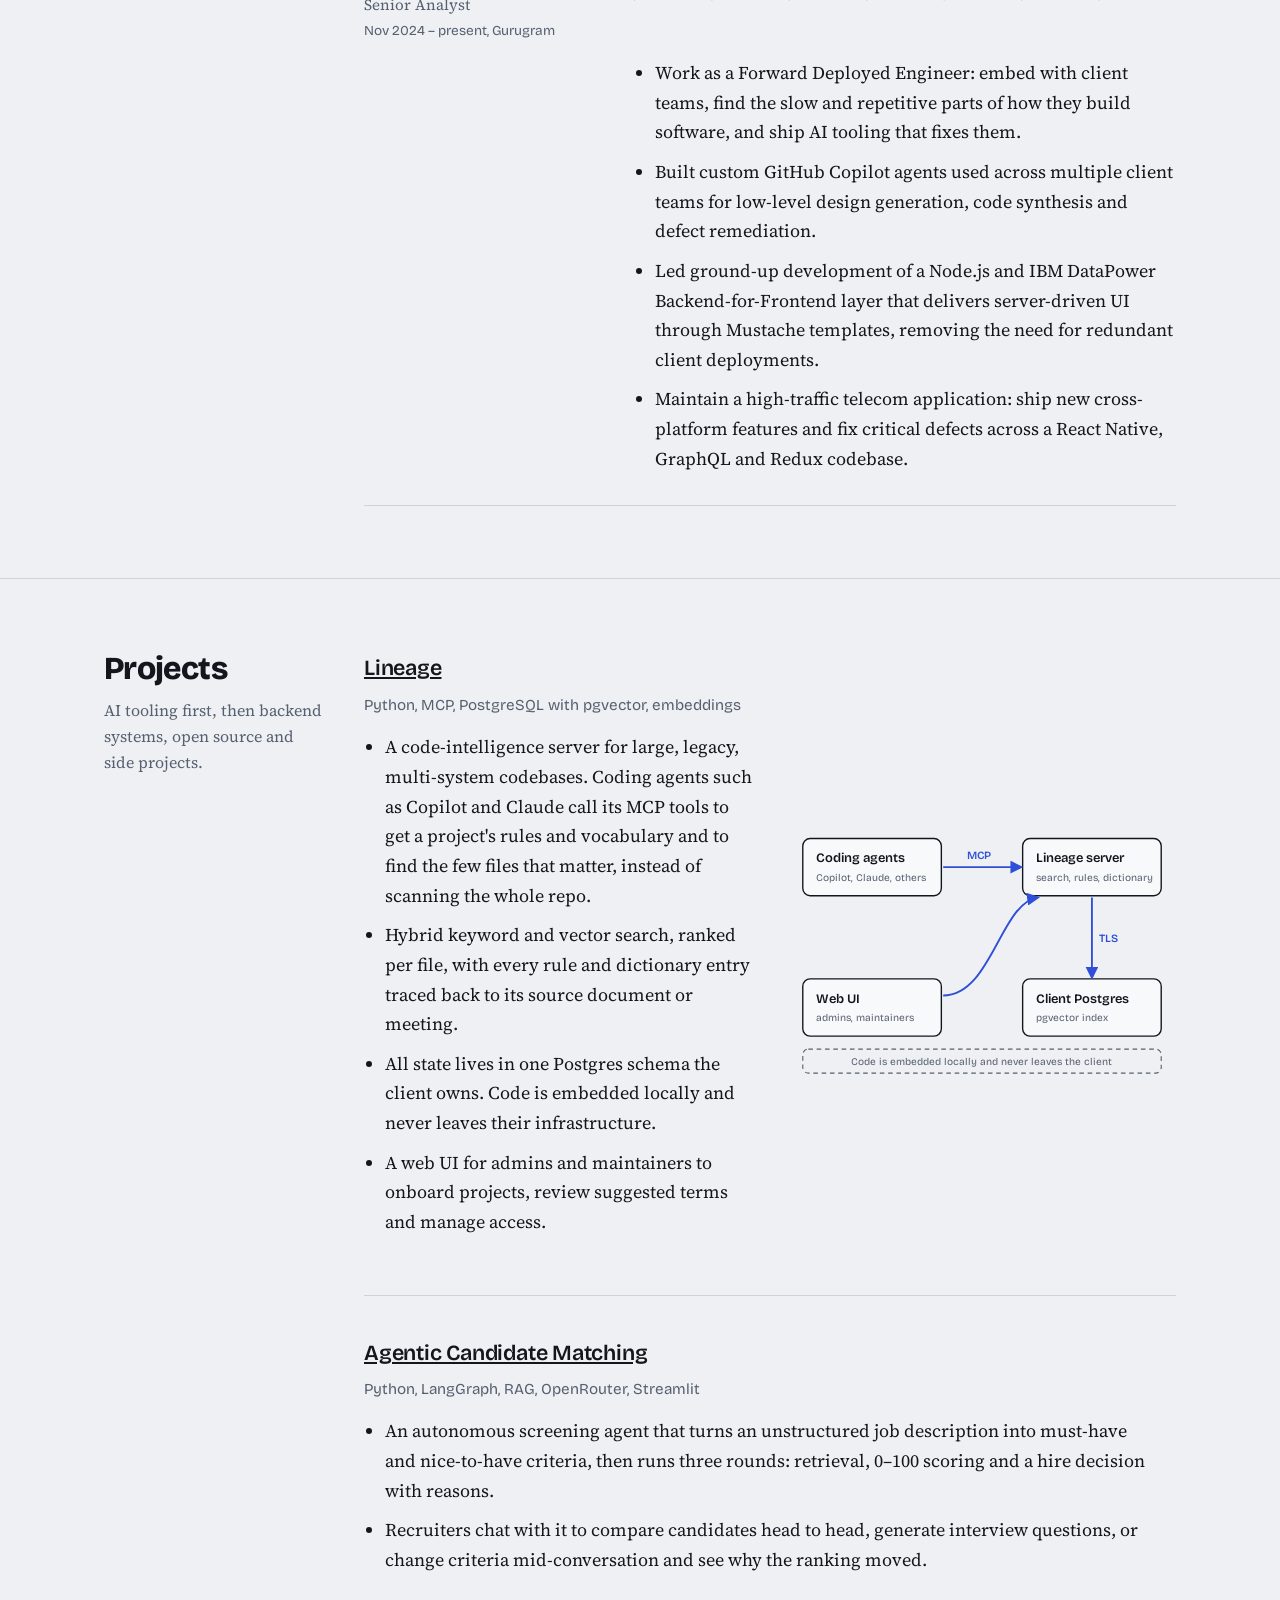
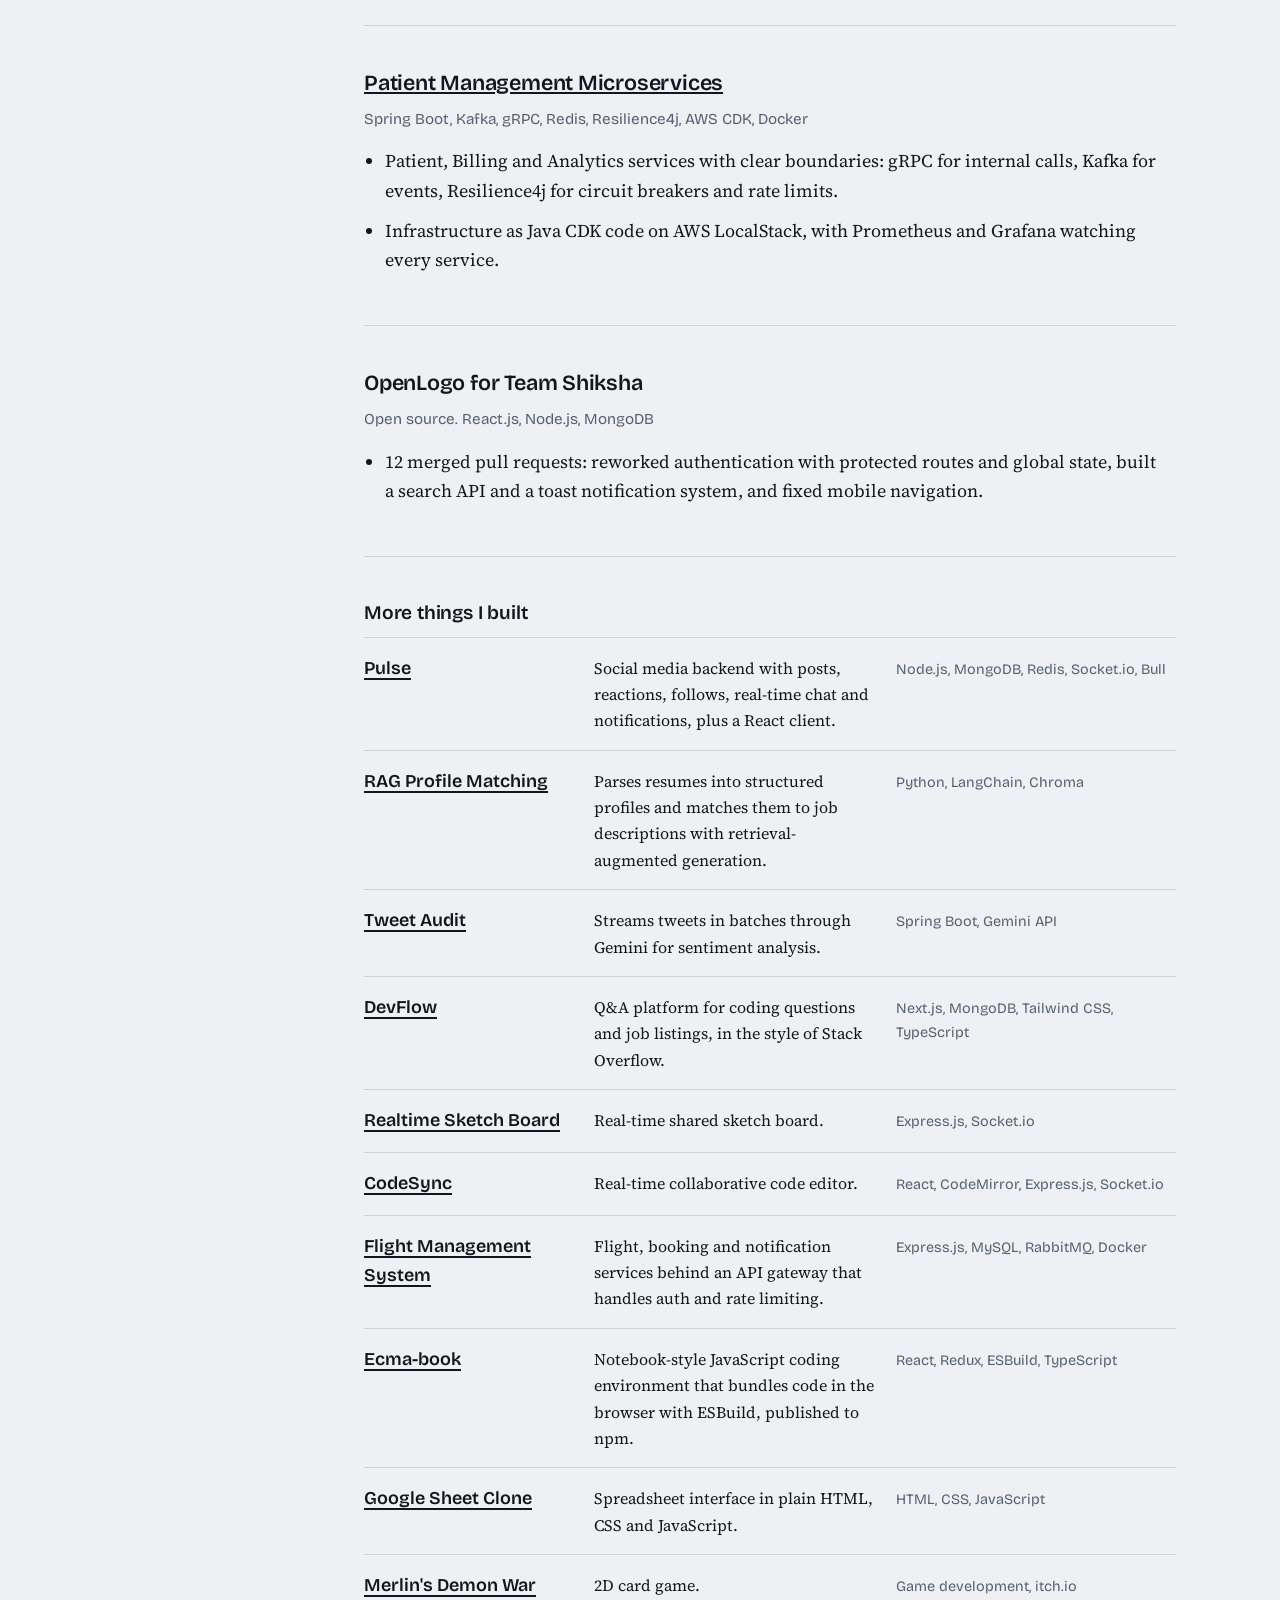
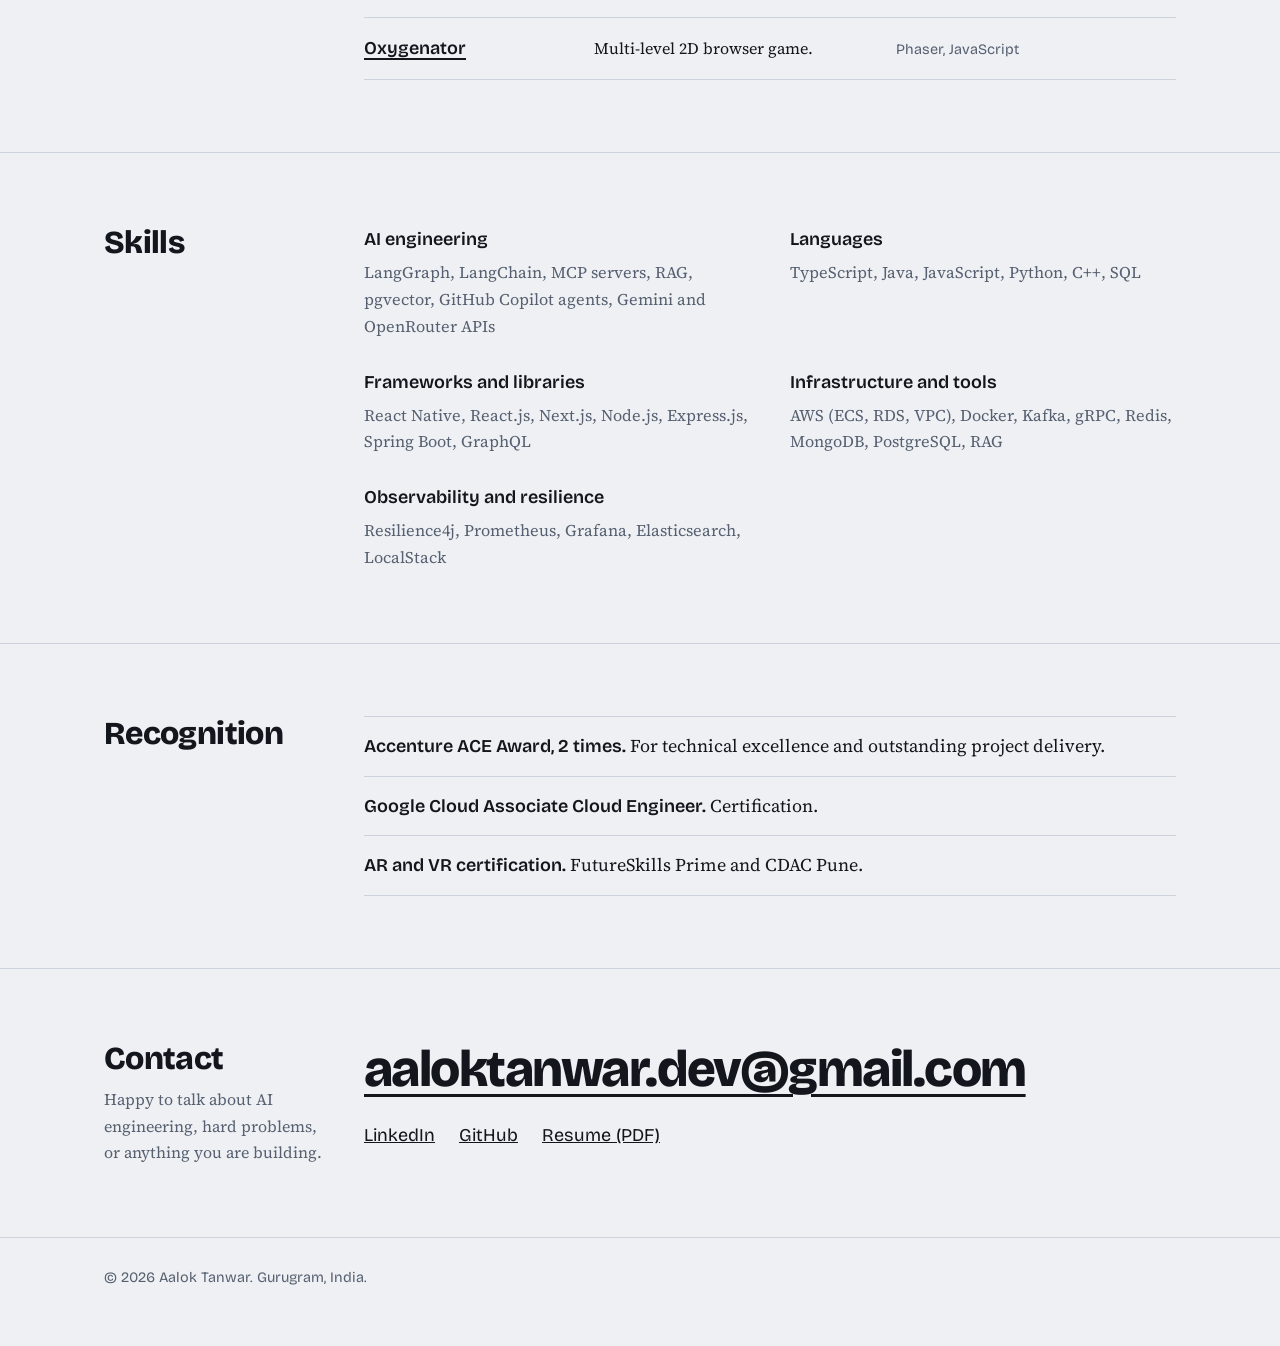
==== commit aae3e9e6: "Reframe portfolio around AI engineering and add recent projects Hero and meta now lead with software" ====
--- a/index.html
+++ b/index.html
@@ -3,8 +3,8 @@
 <head>
 <meta charset="utf-8">
 <meta name="viewport" content="width=device-width, initial-scale=1">
-<title>Aalok Tanwar | Software Engineer – React Native, Node.js, Spring Boot</title>
-<meta name="description" content="Aalok Tanwar is a software engineer in Gurugram building React Native apps, Node.js and Spring Boot backends, and AI developer tooling at Accenture.">
+<title>Aalok Tanwar | Software Engineer – AI, Backend and Mobile</title>
+<meta name="description" content="Aalok Tanwar is a software engineer and Forward Deployed Engineer at Accenture in Gurugram, building AI agents, developer tooling, backends and mobile apps.">
 <meta name="author" content="Aalok Tanwar">
 <meta name="robots" content="index, follow">
 <link rel="canonical" href="https://tanwaraalok.github.io/">
@@ -14,14 +14,14 @@
 <meta property="og:type" content="website">
 <meta property="og:site_name" content="Aalok Tanwar">
 <meta property="og:title" content="Aalok Tanwar | Software Engineer">
-<meta property="og:description" content="React Native, Node.js and Spring Boot engineer building high-traffic apps and AI developer tooling at Accenture.">
+<meta property="og:description" content="Software engineer and problem solver. Forward Deployed Engineer at Accenture, building AI agents and the systems around them.">
 <meta property="og:url" content="https://tanwaraalok.github.io/">
 <meta property="og:image" content="https://tanwaraalok.github.io/og-image.png">
 <meta property="og:image:width" content="1200">
 <meta property="og:image:height" content="630">
 <meta name="twitter:card" content="summary_large_image">
 <meta name="twitter:title" content="Aalok Tanwar | Software Engineer">
-<meta name="twitter:description" content="React Native, Node.js and Spring Boot engineer building high-traffic apps and AI developer tooling.">
+<meta name="twitter:description" content="Software engineer and problem solver. Forward Deployed Engineer at Accenture, building AI agents and the systems around them.">
 <meta name="twitter:image" content="https://tanwaraalok.github.io/og-image.png">
 
 <link rel="icon" href="data:image/svg+xml,%3Csvg xmlns='http://www.w3.org/2000/svg' viewBox='0 0 64 64'%3E%3Crect width='64' height='64' rx='14' fill='%232f4fd8'/%3E%3Cpath d='M18 46 32 16l14 30M23 37h18' fill='none' stroke='white' stroke-width='6' stroke-linecap='round' stroke-linejoin='round'/%3E%3C/svg%3E">
@@ -36,11 +36,11 @@
   "@type": "Person",
   "name": "Aalok Tanwar",
   "url": "https://tanwaraalok.github.io/",
-  "jobTitle": "Advanced App Engineering Senior Analyst",
+  "jobTitle": "Forward Deployed Engineer",
   "worksFor": { "@type": "Organization", "name": "Accenture" },
   "alumniOf": { "@type": "CollegeOrUniversity", "name": "Vellore Institute of Technology, Bhopal" },
   "address": { "@type": "PostalAddress", "addressLocality": "Gurugram", "addressCountry": "IN" },
-  "knowsAbout": ["React Native", "Node.js", "Spring Boot", "GraphQL", "Microservices", "AWS", "AI-assisted development"],
+  "knowsAbout": ["AI agents", "MCP", "LangGraph", "React Native", "Node.js", "Spring Boot", "GraphQL", "Microservices", "AWS", "AI-assisted development"],
   "sameAs": [
     "https://github.com/tanwarAalok",
     "https://www.linkedin.com/in/aalok-tanwar-1230631b8/"
@@ -163,6 +163,7 @@
 .skills{display:grid; grid-template-columns:1fr 1fr; gap:28px 40px; margin:0}
 .skills dt{font-family:var(--display); font-weight:600; margin-bottom:4px}
 .skills dd{margin:0; color:var(--muted); font-size:1.02rem}
+.traits dd{color:var(--ink)}
 
 /* recognition */
 .facts{list-style:none; padding:0; margin:0}
@@ -209,6 +210,7 @@
   <div class="wrap">
     <a class="brand" href="#top">Aalok Tanwar</a>
     <nav class="nav" aria-label="Sections">
+      <a href="#about">About</a>
       <a href="#experience">Experience</a>
       <a href="#work">Projects</a>
       <a href="#skills">Skills</a>
@@ -223,8 +225,8 @@
     <div class="wrap hero-grid">
       <div>
         <h1>Aalok Tanwar</h1>
-        <p class="lede">I build mobile apps and backend services for high-traffic telecom products, and the AI tooling that helps engineering teams ship them faster.</p>
-        <p class="role">Advanced App Engineering Senior Analyst at Accenture. Based in Gurugram, India.</p>
+        <p class="lede">Software engineer, problem solver and curious explorer. I build AI agents and the backends and apps around them, and I like taking a messy real-world problem all the way to working software.</p>
+        <p class="role">Forward Deployed Engineer at Accenture, working on AI software. Based in Gurugram, India.</p>
         <div class="actions">
           <a class="btn primary" href="resume.pdf" download>Download resume</a>
           <a class="btn" href="mailto:aaloktanwar.dev@gmail.com">Email me</a>
@@ -232,7 +234,21 @@
           <a class="btn" href="https://www.linkedin.com/in/aalok-tanwar-1230631b8/" rel="me noopener">LinkedIn</a>
         </div>
       </div>
-      <img class="portrait" src="assets/images/my-avatar.png" alt="Portrait of Aalok Tanwar" width="176" height="176" onerror="this.remove()">
+      <img class="portrait" src="assets/images/my-avatar.png" alt="Memoji of Aalok Tanwar" width="176" height="176" onerror="this.remove()">
+    </div>
+  </section>
+
+  <section class="block" id="about">
+    <div class="wrap split">
+      <div>
+        <h2>About</h2>
+      </div>
+      <dl class="skills traits">
+        <div><dt>Software developer</dt><dd>Four years of shipping across the stack: React Native and React on the front, Node.js and Spring Boot behind them, Postgres, Kafka and AWS underneath.</dd></div>
+        <div><dt>Problem solver</dt><dd>I start from the problem, not the tool. At Accenture that means sitting with client teams, finding where their time goes, and building the agent or service that removes it.</dd></div>
+        <div><dt>Curious</dt><dd>Most of my side projects began as "how does that work?": an in-browser JavaScript bundler, a code-intelligence server, a RAG pipeline over resumes.</dd></div>
+        <div><dt>Explorer</dt><dd>I've built 2D games, AR and VR experiences, real-time collaboration tools and multi-agent systems, and I'm happy to keep going wherever the next interesting problem is.</dd></div>
+      </dl>
     </div>
   </section>
 
@@ -240,7 +256,7 @@
     <div class="wrap split">
       <div>
         <h2>Experience</h2>
-        <p class="sub">Four years on one timeline. Open a row for the details.</p>
+        <p class="sub">Open a row for the details.</p>
       </div>
       <div class="trace">
         <div class="axis" aria-hidden="true">
@@ -285,12 +301,13 @@
 
         <details class="span" open>
           <summary class="row-summary">
-            <span class="who"><strong>Accenture</strong><em>Advanced App Engineering Senior Analyst</em><small>Nov 2024 – present, Gurugram</small></span>
+            <span class="who"><strong>Accenture</strong><em>Forward Deployed Engineer, AI. Advanced App Engineering Senior Analyst</em><small>Nov 2024 – present, Gurugram</small></span>
             <div class="track" aria-hidden="true"><span class="fill" style="--l:69%; --w:28.3%; --d:.65s"></span></div>
           </summary>
           <div class="span-body">
             <ul>
-              <li>Drive AI enablement across multiple client teams by building custom GitHub Copilot agents for automated low-level design generation, code synthesis and defect remediation.</li>
+              <li>Work as a Forward Deployed Engineer: embed with client teams, find the slow and repetitive parts of how they build software, and ship AI tooling that fixes them.</li>
+              <li>Built custom GitHub Copilot agents used across multiple client teams for low-level design generation, code synthesis and defect remediation.</li>
               <li>Led ground-up development of a Node.js and IBM DataPower Backend-for-Frontend layer that delivers server-driven UI through Mustache templates, removing the need for redundant client deployments.</li>
               <li>Maintain a high-traffic telecom application: ship new cross-platform features and fix critical defects across a React Native, GraphQL and Redux codebase.</li>
             </ul>
@@ -304,55 +321,77 @@
     <div class="wrap split">
       <div>
         <h2>Projects</h2>
-        <p class="sub">Backend systems and open source first, earlier experiments below.</p>
+        <p class="sub">AI tooling first, then backend systems, open source and side projects.</p>
       </div>
       <div>
         <article class="feature">
           <div>
-            <h3><a href="https://github.com/tanwarAalok/patient-managment-system" rel="noopener">Patient Management Microservices</a></h3>
-            <p class="tech">Spring Boot, Kafka, gRPC, Redis, Resilience4j, AWS, Docker</p>
+            <h3><a href="https://github.com/tanwarAalok/lineage" rel="noopener">Lineage</a></h3>
+            <p class="tech">Python, MCP, PostgreSQL with pgvector, embeddings</p>
             <ul>
-              <li>Patient, Billing and Analytics services in Spring Boot, each with clear service boundaries.</li>
-              <li>Circuit breakers and rate limiting with Resilience4j. Kafka for asynchronous events and gRPC for low-latency internal calls.</li>
-              <li>Infrastructure defined as Java CDK code and deployed to AWS LocalStack. All services containerised with Docker.</li>
-              <li>Prometheus and Grafana dashboards for real-time monitoring across every service.</li>
+              <li>A code-intelligence server for large, legacy, multi-system codebases. Coding agents such as Copilot and Claude call its MCP tools to get a project's rules and vocabulary and to find the few files that matter, instead of scanning the whole repo.</li>
+              <li>Hybrid keyword and vector search, ranked per file, with every rule and dictionary entry traced back to its source document or meeting.</li>
+              <li>All state lives in one Postgres schema the client owns. Code is embedded locally and never leaves their infrastructure.</li>
+              <li>A web UI for admins and maintainers to onboard projects, review suggested terms and manage access.</li>
             </ul>
           </div>
-          <svg class="diagram" viewBox="0 0 420 280" role="img" aria-label="Diagram: the Patient service calls the Billing service over gRPC and publishes events through Kafka to the Analytics service. Prometheus and Grafana monitor all three.">
+          <svg class="diagram" viewBox="0 0 420 280" role="img" aria-label="Diagram: coding agents in the editor call Lineage over MCP. Lineage searches an index stored in the client's own Postgres database with pgvector. Admins use a web UI to manage rules and the dictionary.">
             <defs>
               <marker id="arr" viewBox="0 0 10 10" refX="8" refY="5" markerWidth="7" markerHeight="7" orient="auto-start-reverse"><path d="M0 0 10 5 0 10z" fill="var(--accent)"/></marker>
             </defs>
-            <rect class="d-box" x="16" y="96" width="136" height="62" rx="8"/>
-            <text class="t-md" x="30" y="122">Patient service</text>
-            <text class="t-sm" x="30" y="142">Spring Boot</text>
-            <rect class="d-box" x="268" y="20" width="136" height="62" rx="8"/>
-            <text class="t-md" x="282" y="46">Billing service</text>
-            <text class="t-sm" x="282" y="66">Spring Boot</text>
-            <rect class="d-box" x="268" y="172" width="136" height="62" rx="8"/>
-            <text class="t-md" x="282" y="198">Analytics service</text>
-            <text class="t-sm" x="282" y="218">Spring Boot</text>
-            <path class="d-line" d="M152 112 C 210 112, 210 51, 266 51" marker-end="url(#arr)"/>
-            <text class="t-lbl" x="172" y="46">gRPC</text>
-            <path class="d-line" d="M152 142 C 210 142, 210 203, 266 203" marker-end="url(#arr)"/>
-            <text class="t-lbl" x="150" y="228">Kafka events</text>
+            <rect class="d-box" x="16" y="20" width="150" height="62" rx="8"/>
+            <text class="t-md" x="30" y="46">Coding agents</text>
+            <text class="t-sm" x="30" y="66">Copilot, Claude, others</text>
+            <rect class="d-box" x="254" y="20" width="150" height="62" rx="8"/>
+            <text class="t-md" x="268" y="46">Lineage server</text>
+            <text class="t-sm" x="268" y="66">search, rules, dictionary</text>
+            <rect class="d-box" x="254" y="172" width="150" height="62" rx="8"/>
+            <text class="t-md" x="268" y="198">Client Postgres</text>
+            <text class="t-sm" x="268" y="218">pgvector index</text>
+            <rect class="d-box" x="16" y="172" width="150" height="62" rx="8"/>
+            <text class="t-md" x="30" y="198">Web UI</text>
+            <text class="t-sm" x="30" y="218">admins, maintainers</text>
+            <path class="d-line" d="M168 51 L252 51" marker-end="url(#arr)"/>
+            <text class="t-lbl" x="194" y="42">MCP</text>
+            <path class="d-line" d="M329 84 L329 170" marker-end="url(#arr)"/>
+            <text class="t-lbl" x="337" y="132">TLS</text>
+            <path class="d-line" d="M168 190 C 220 190, 230 90, 270 84" marker-end="url(#arr)"/>
             <rect class="d-strip" x="16" y="248" width="388" height="26" rx="6"/>
-            <text class="t-sm" x="210" y="265" text-anchor="middle">Prometheus and Grafana watch every service</text>
+            <text class="t-sm" x="210" y="265" text-anchor="middle">Code is embedded locally and never leaves the client</text>
           </svg>
         </article>
 
-        <!-- TODO: add the OpenLogo pull-request or repository link below. -->
+        <article class="oss">
+          <h3><a href="https://github.com/tanwarAalok/Agentic-Profile-Matching" rel="noopener">Agentic Candidate Matching</a></h3>
+          <p class="tech">Python, LangGraph, RAG, OpenRouter, Streamlit</p>
+          <ul>
+            <li>An autonomous screening agent that turns an unstructured job description into must-have and nice-to-have criteria, then runs three rounds: retrieval, 0–100 scoring and a hire decision with reasons.</li>
+            <li>Recruiters chat with it to compare candidates head to head, generate interview questions, or change criteria mid-conversation and see why the ranking moved.</li>
+          </ul>
+        </article>
+
+        <article class="oss">
+          <h3><a href="https://github.com/tanwarAalok/patient-managment-system" rel="noopener">Patient Management Microservices</a></h3>
+          <p class="tech">Spring Boot, Kafka, gRPC, Redis, Resilience4j, AWS CDK, Docker</p>
+          <ul>
+            <li>Patient, Billing and Analytics services with clear boundaries: gRPC for internal calls, Kafka for events, Resilience4j for circuit breakers and rate limits.</li>
+            <li>Infrastructure as Java CDK code on AWS LocalStack, with Prometheus and Grafana watching every service.</li>
+          </ul>
+        </article>
+
         <article class="oss">
           <h3>OpenLogo for Team Shiksha</h3>
           <p class="tech">Open source. React.js, Node.js, MongoDB</p>
           <ul>
-            <li>12 merged pull requests across frontend features, backend optimisations and bug fixes.</li>
-            <li>Refactored the authentication flow with protected routes and centralised global state.</li>
-            <li>Built a backend search API with optimised queries, a custom toast notification system, and fixed the mobile navigation.</li>
+            <li>12 merged pull requests: reworked authentication with protected routes and global state, built a search API and a toast notification system, and fixed mobile navigation.</li>
           </ul>
         </article>
 
-        <h3 class="list-title">Earlier projects</h3>
+        <h3 class="list-title">More things I built</h3>
         <ul class="rows">
+          <li><a href="https://github.com/tanwarAalok/pulse-backend" rel="noopener">Pulse</a><span class="d">Social media backend with posts, reactions, follows, real-time chat and notifications, plus a React client.</span><span class="s">Node.js, MongoDB, Redis, Socket.io, Bull</span></li>
+          <li><a href="https://github.com/tanwarAalok/RAG_Based_Profile_matching" rel="noopener">RAG Profile Matching</a><span class="d">Parses resumes into structured profiles and matches them to job descriptions with retrieval-augmented generation.</span><span class="s">Python, LangChain, Chroma</span></li>
+          <li><a href="https://github.com/tanwarAalok/tweet-audit" rel="noopener">Tweet Audit</a><span class="d">Streams tweets in batches through Gemini for sentiment analysis.</span><span class="s">Spring Boot, Gemini API</span></li>
           <li><a href="https://github.com/tanwarAalok/DevFlow" rel="noopener">DevFlow</a><span class="d">Q&amp;A platform for coding questions and job listings, in the style of Stack Overflow.</span><span class="s">Next.js, MongoDB, Tailwind CSS, TypeScript</span></li>
           <li><a href="https://github.com/tanwarAalok/sketch-board" rel="noopener">Realtime Sketch Board</a><span class="d">Real-time shared sketch board.</span><span class="s">Express.js, Socket.io</span></li>
           <li><a href="https://github.com/tanwarAalok/Code-Sync" rel="noopener">CodeSync</a><span class="d">Real-time collaborative code editor.</span><span class="s">React, CodeMirror, Express.js, Socket.io</span></li>
@@ -372,8 +411,9 @@
         <h2>Skills</h2>
       </div>
       <dl class="skills">
+        <div><dt>AI engineering</dt><dd>LangGraph, LangChain, MCP servers, RAG, pgvector, GitHub Copilot agents, Gemini and OpenRouter APIs</dd></div>
         <div><dt>Languages</dt><dd>TypeScript, Java, JavaScript, Python, C++, SQL</dd></div>
-        <div><dt>Frameworks and libraries</dt><dd>React Native, React.js, Next.js, Node.js, Express.js, Spring Boot, GraphQL, LangChain</dd></div>
+        <div><dt>Frameworks and libraries</dt><dd>React Native, React.js, Next.js, Node.js, Express.js, Spring Boot, GraphQL</dd></div>
         <div><dt>Infrastructure and tools</dt><dd>AWS (ECS, RDS, VPC), Docker, Kafka, gRPC, Redis, MongoDB, PostgreSQL, RAG</dd></div>
         <div><dt>Observability and resilience</dt><dd>Resilience4j, Prometheus, Grafana, Elasticsearch, LocalStack</dd></div>
       </dl>
@@ -397,7 +437,7 @@
     <div class="wrap split">
       <div>
         <h2>Contact</h2>
-        <p class="sub">Open to talk about engineering roles and interesting problems.</p>
+        <p class="sub">Happy to talk about AI engineering, hard problems, or anything you are building.</p>
       </div>
       <div>
         <a class="mail" href="mailto:aaloktanwar.dev@gmail.com">aaloktanwar.dev@gmail.com</a>
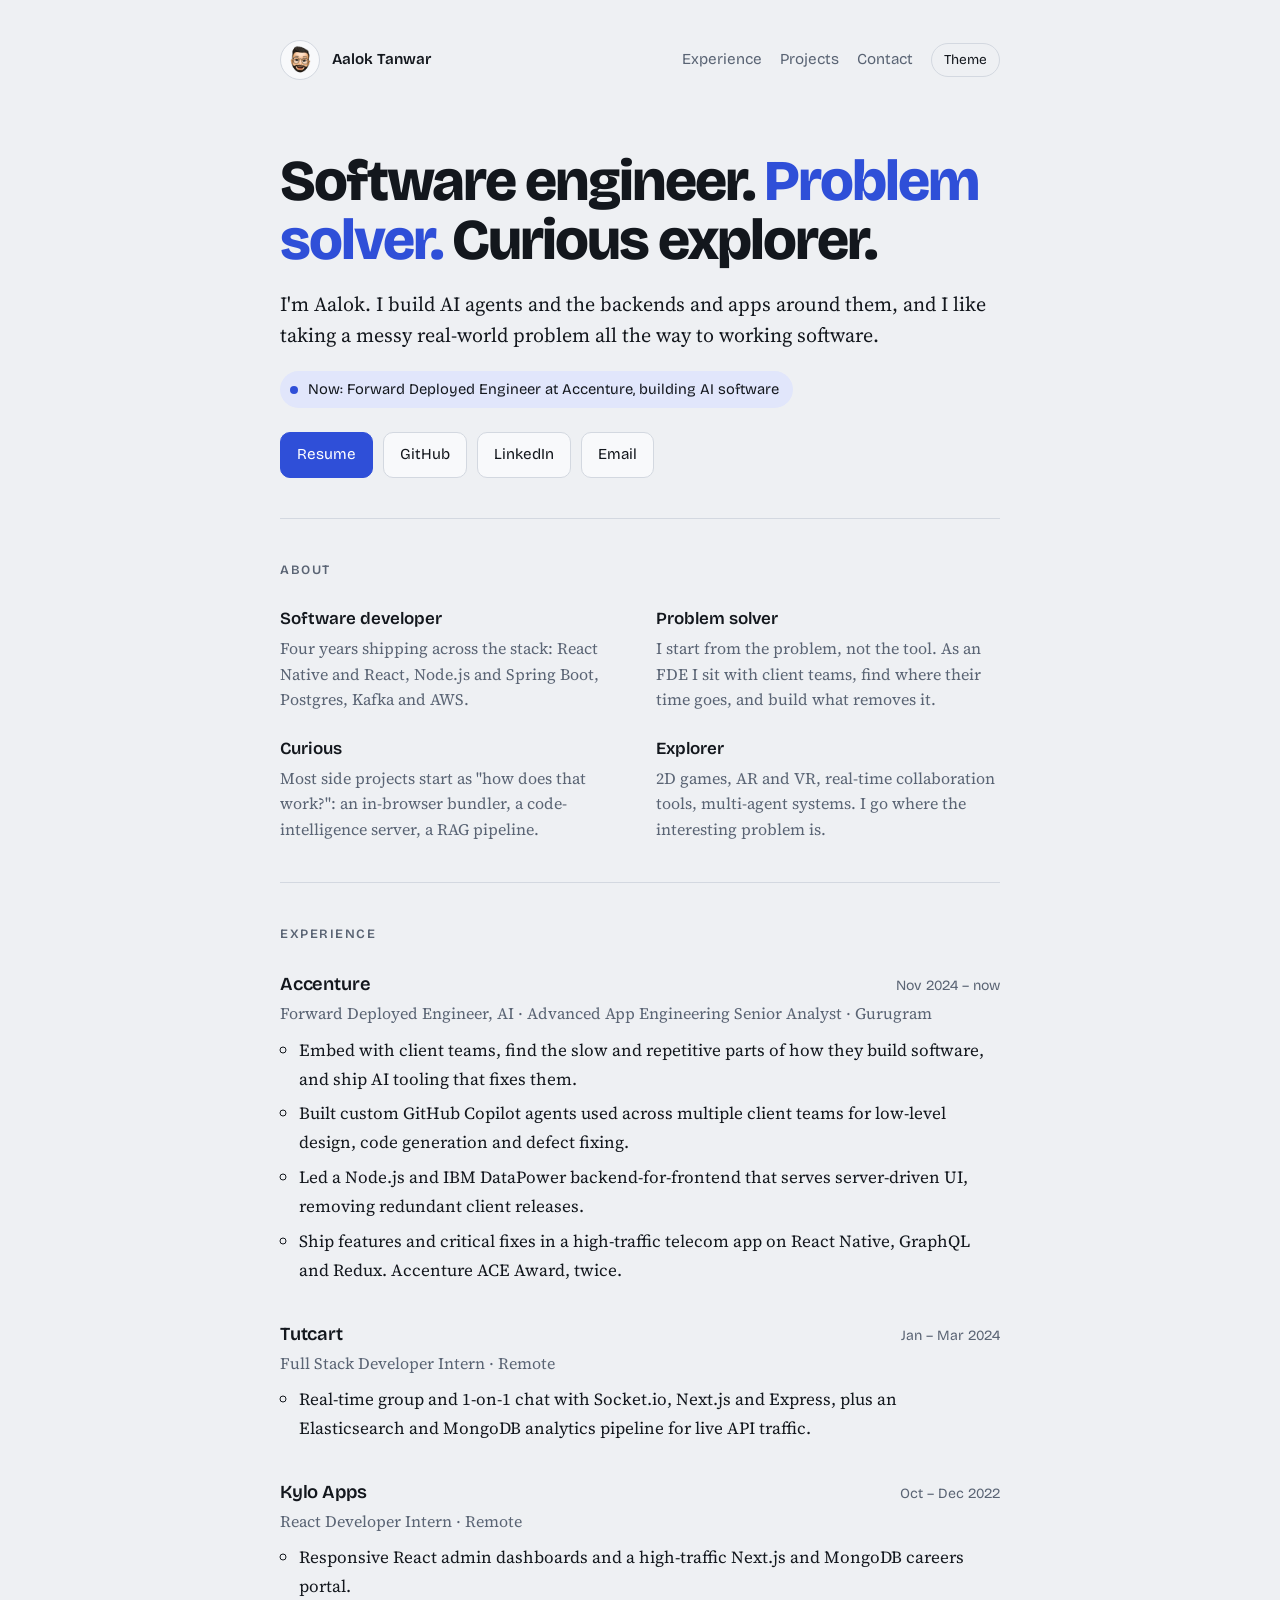
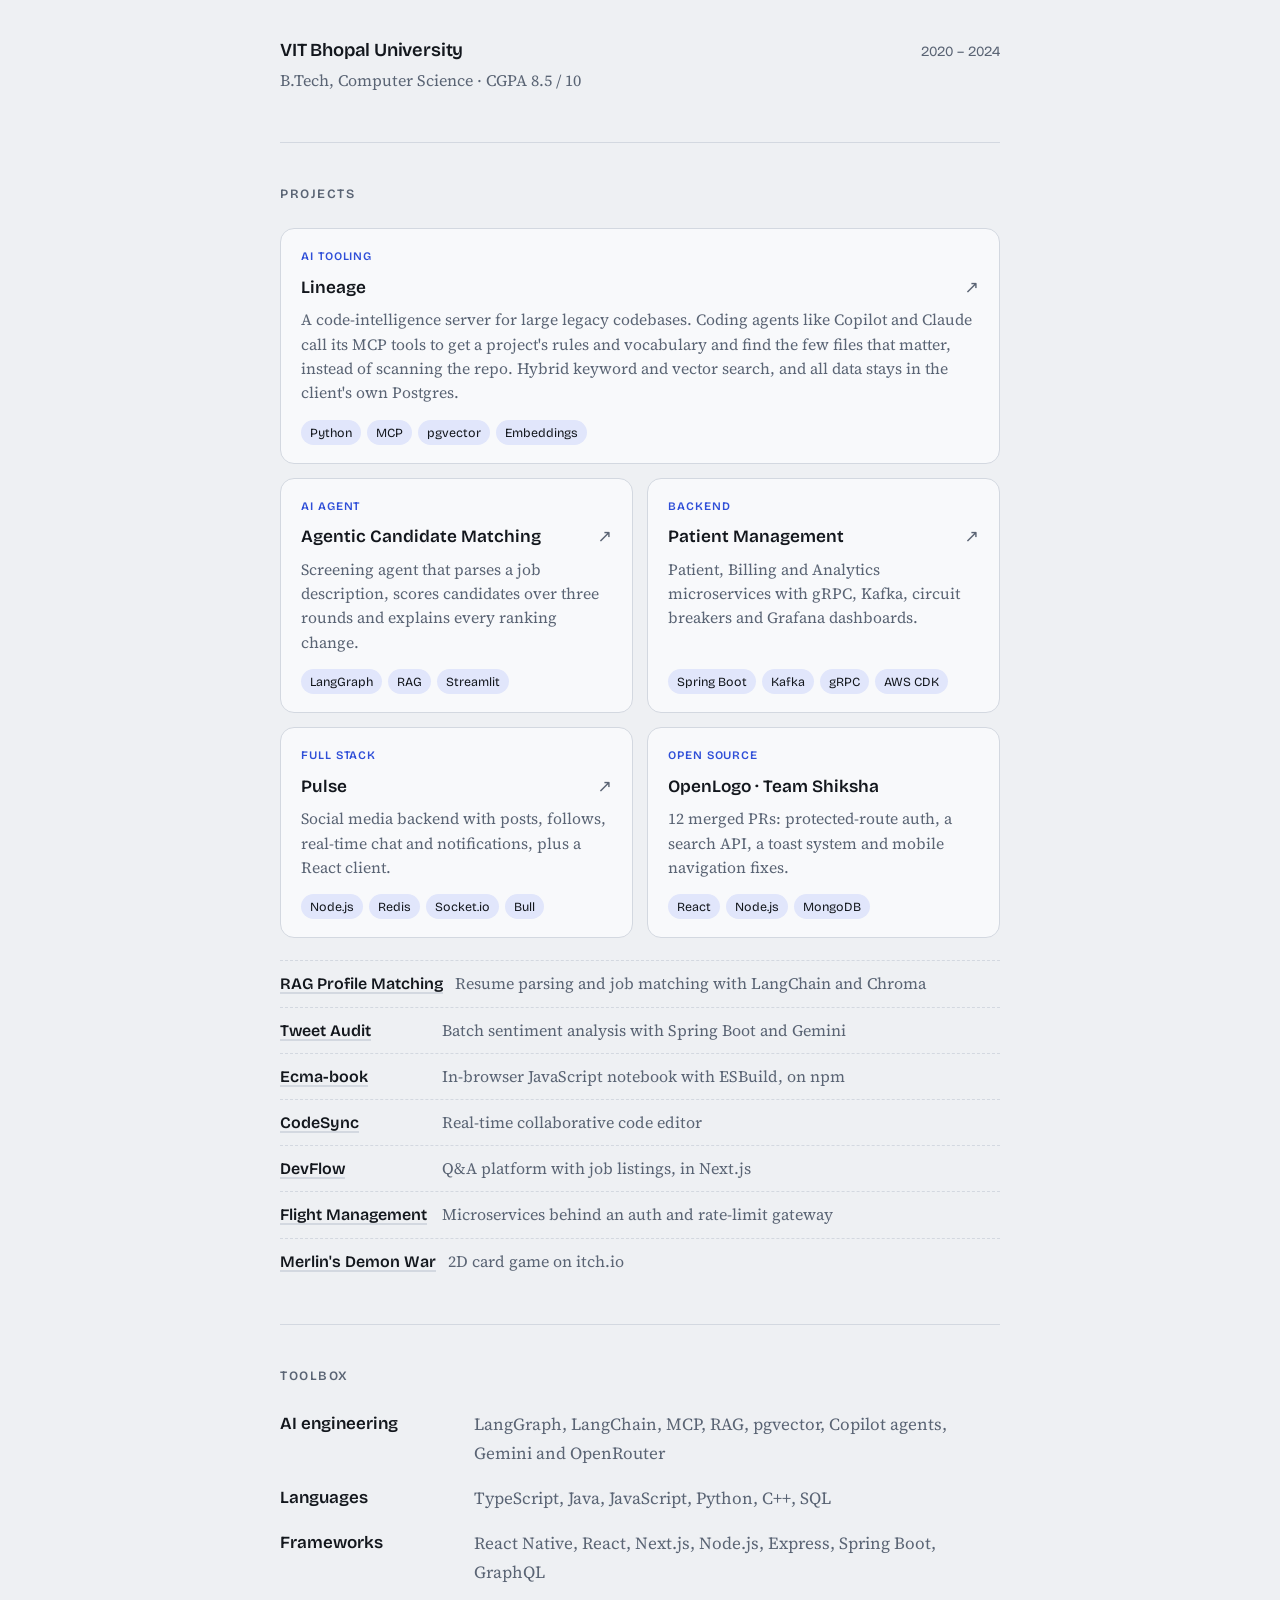
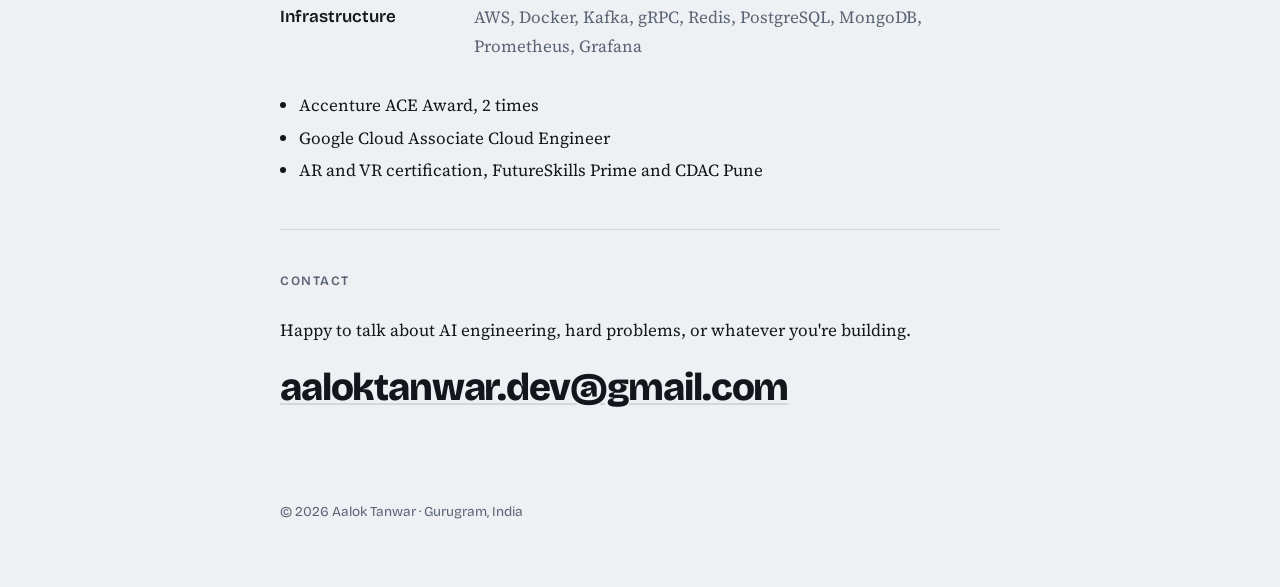
==== commit 544a16bd: "Redesign portfolio as a single calm reading column Keeps the colours, fonts and light/dark theme, bu" ====
--- a/index.html
+++ b/index.html
@@ -48,412 +48,245 @@
 }
 </script>
 
+
 <style>
+/* Layout: one calm reading column. Small header with avatar, short intro, then quiet labelled sections: Now, Experience, Projects, Toolbox, Contact. */
 :root{
-  --bg:#eef0f3; --surface:#f8f9fb; --ink:#13171d; --muted:#566070; --line:#cdd3dc;
-  --accent:#2f4fd8; --accent-ink:#ffffff; --bar:#2f4fd8; --bar-soft:#a9b8f2;
+  --bg:#eef0f3; --surface:#f8f9fb; --ink:#13171d; --muted:#5a6474; --line:#d3d8e0;
+  --accent:#2f4fd8; --accent-soft:#e1e6fb; --accent-ink:#ffffff;
   --display:"Bricolage Grotesque", "Segoe UI", system-ui, sans-serif;
   --text:"Source Serif 4", Georgia, "Times New Roman", serif;
 }
 @media (prefers-color-scheme: dark){
   :root:not([data-theme="light"]){
-    --bg:#0f131a; --surface:#161b24; --ink:#e6e9ef; --muted:#9aa4b4; --line:#2a3240;
-    --accent:#8ea6ff; --accent-ink:#0f131a; --bar:#8ea6ff; --bar-soft:#3a4a7d;
+    --bg:#0f131a; --surface:#161b24; --ink:#e6e9ef; --muted:#9aa4b4; --line:#262e3b;
+    --accent:#8ea6ff; --accent-soft:#1d2540; --accent-ink:#0f131a; color-scheme:dark;
   }
 }
 :root[data-theme="dark"]{
-  --bg:#0f131a; --surface:#161b24; --ink:#e6e9ef; --muted:#9aa4b4; --line:#2a3240;
-  --accent:#8ea6ff; --accent-ink:#0f131a; --bar:#8ea6ff; --bar-soft:#3a4a7d;
-}
-
+  --bg:#0f131a; --surface:#161b24; --ink:#e6e9ef; --muted:#9aa4b4; --line:#262e3b;
+  --accent:#8ea6ff; --accent-soft:#1d2540; --accent-ink:#0f131a; color-scheme:dark;
+}
 *{box-sizing:border-box}
-html{scroll-behavior:smooth; scroll-padding-top:72px}
-body{
-  margin:0; background:var(--bg); color:var(--ink);
-  font-family:var(--text); font-size:1.125rem; line-height:1.65;
-  -webkit-font-smoothing:antialiased;
-}
-a{color:inherit}
-:focus-visible{outline:3px solid var(--accent); outline-offset:3px; border-radius:4px}
-.skip{position:absolute; left:-999px; top:8px; background:var(--accent); color:var(--accent-ink); padding:8px 14px; border-radius:6px; z-index:50; font-family:var(--display)}
-.skip:focus{left:8px}
-
-.wrap{max-width:1120px; margin:0 auto; padding:0 24px}
-
-/* top bar */
-.bar-nav{position:sticky; top:0; z-index:20; background:color-mix(in srgb, var(--bg) 88%, transparent); backdrop-filter:blur(10px); border-bottom:1px solid var(--line)}
-.bar-nav .wrap{display:flex; align-items:center; justify-content:space-between; height:60px; gap:16px}
-.brand{font-family:var(--display); font-weight:800; text-decoration:none; letter-spacing:-.01em}
-.nav{display:flex; align-items:center; gap:22px; font-family:var(--display); font-size:.95rem}
-.nav a{text-decoration:none; color:var(--muted)}
-.nav a:hover{color:var(--ink)}
-.theme{font-family:var(--display); font-size:.85rem; background:none; border:1px solid var(--line); color:var(--ink); padding:6px 12px; border-radius:999px; cursor:pointer}
+html{scroll-behavior:smooth}
+body{margin:0; background:var(--bg); color:var(--ink); font-family:var(--text); font-size:1.0625rem; line-height:1.7; -webkit-font-smoothing:antialiased;
+  padding-left:max(20px, env(safe-area-inset-left,0px)); padding-right:max(20px, env(safe-area-inset-right,0px))}
+a{color:inherit; text-decoration-color:var(--line); text-decoration-thickness:1.5px; text-underline-offset:3px}
+a:hover{color:var(--accent); text-decoration-color:var(--accent)}
+:focus-visible{outline:2px solid var(--accent); outline-offset:3px; border-radius:4px}
+.page{max-width:720px; margin:0 auto; padding-block:40px 64px}
+.skip{position:absolute; left:-999px}
+.skip:focus{left:12px; top:12px; background:var(--accent); color:var(--accent-ink); padding:6px 12px; border-radius:6px; font-family:var(--display)}
+
+header.top{display:flex; align-items:center; justify-content:space-between; gap:16px; font-family:var(--display); font-size:.95rem}
+.me{display:flex; align-items:center; gap:12px; text-decoration:none; font-weight:600}
+.me img{width:40px; height:40px; border-radius:50%; background:var(--surface); border:1px solid var(--line)}
+.top nav{display:flex; gap:18px; align-items:center}
+.top nav a{text-decoration:none; color:var(--muted)}
+.top nav a:hover{color:var(--ink)}
+.theme{font:inherit; font-size:.85rem; background:none; border:1px solid var(--line); color:var(--ink); padding:4px 12px; border-radius:999px; cursor:pointer}
 .theme:hover{border-color:var(--ink)}
 
-/* hero */
-.hero{padding:88px 0 72px}
-.hero-grid{display:grid; grid-template-columns:1fr auto; gap:48px; align-items:end}
-h1{font-family:var(--display); font-weight:800; font-size:clamp(3.4rem, 10.5vw, 8.2rem); line-height:.92; letter-spacing:-.04em; margin:0 0 28px}
-.lede{font-size:clamp(1.25rem, 2.4vw, 1.6rem); line-height:1.45; max-width:30em; margin:0 0 14px}
-.role{font-family:var(--display); color:var(--muted); margin:0 0 32px; font-size:1.05rem}
-.actions{display:flex; flex-wrap:wrap; gap:12px}
-.btn{font-family:var(--display); font-weight:600; font-size:1rem; text-decoration:none; padding:12px 20px; border-radius:10px; border:1.5px solid var(--ink); display:inline-block}
-.btn:hover{background:var(--ink); color:var(--bg)}
+.intro{padding-block:72px 40px}
+h1{font-family:var(--display); font-weight:800; font-size:clamp(2.4rem, 7vw, 3.6rem); line-height:1.02; letter-spacing:-.035em; margin:0 0 20px; text-wrap:balance}
+h1 span{color:var(--accent)}
+.intro p{margin:0 0 14px; max-width:36em}
+.intro .big{font-size:1.25rem; line-height:1.55}
+.now{display:inline-flex; align-items:center; gap:10px; font-family:var(--display); font-size:.92rem; background:var(--accent-soft); color:var(--ink); padding:6px 14px 6px 10px; border-radius:999px; margin:6px 0 24px}
+.now i{width:8px; height:8px; border-radius:50%; background:var(--accent); display:block}
+.links{display:flex; flex-wrap:wrap; gap:10px; font-family:var(--display); font-size:.95rem}
+.btn{text-decoration:none; padding:9px 16px; border-radius:10px; border:1px solid var(--line); background:var(--surface); color:var(--ink)}
+.btn:hover{border-color:var(--accent); color:var(--accent)}
 .btn.primary{background:var(--accent); border-color:var(--accent); color:var(--accent-ink)}
-.btn.primary:hover{filter:brightness(1.08); background:var(--accent); color:var(--accent-ink)}
-.portrait{width:176px; height:176px; object-fit:cover; border-radius:18px; border:1px solid var(--line); display:block}
-
-/* sections */
-section.block{padding:72px 0; border-top:1px solid var(--line)}
-.split{display:grid; grid-template-columns:220px 1fr; gap:40px}
-h2{font-family:var(--display); font-weight:800; font-size:2rem; letter-spacing:-.02em; margin:0; line-height:1.1}
-.sub{color:var(--muted); font-size:1rem; margin:10px 0 0; max-width:14em}
-h3{font-family:var(--display); font-weight:600; font-size:1.35rem; margin:0 0 6px; letter-spacing:-.01em}
-ul{margin:0; padding-left:1.15em}
-li{margin:0 0 .55em}
-
-/* trace */
-.trace{--n:7}
-.axis, .row-summary{display:grid; grid-template-columns:250px 1fr; gap:20px; align-items:center}
-.axis{padding-bottom:8px; font-family:var(--display); font-size:.82rem; color:var(--muted)}
-.years{position:relative; height:18px}
-.years span{position:absolute; top:0; transform:translateX(-1px); padding-left:6px; border-left:1px solid var(--line); height:18px; line-height:18px}
-.span{border-top:1px solid var(--line)}
-.span:last-child{border-bottom:1px solid var(--line)}
-.row-summary{padding:16px 0; cursor:pointer; list-style:none}
-.row-summary::-webkit-details-marker{display:none}
-.row-summary:hover .who strong{color:var(--accent)}
-.who{display:block; position:relative; padding-right:22px}
-.who strong{display:block; font-family:var(--display); font-weight:600; font-size:1.08rem; line-height:1.25}
-.who em{display:block; font-style:normal; font-size:.95rem; color:var(--muted); line-height:1.35; margin-top:2px}
-.who small{display:block; font-family:var(--display); font-size:.85rem; color:var(--muted); margin-top:4px}
-details.span .who::after{content:""; position:absolute; right:4px; top:7px; width:8px; height:8px; border-right:2px solid var(--muted); border-bottom:2px solid var(--muted); transform:rotate(45deg); transition:transform .2s}
-details.span[open] .who::after{transform:rotate(-135deg); top:11px}
-.track{position:relative; height:30px; background-image:linear-gradient(to right, var(--line) 1px, transparent 1px); background-size:calc(100% / var(--n)) 100%}
-.fill{position:absolute; top:5px; bottom:5px; left:var(--l); width:var(--w); background:var(--bar); border-radius:4px; transform-origin:left center; animation:grow .9s cubic-bezier(.2,.7,.2,1) both; animation-delay:var(--d,0s)}
-.fill.soft{background:var(--bar-soft)}
-@keyframes grow{from{transform:scaleX(0)} to{transform:scaleX(1)}}
-.span-body{display:grid; grid-template-columns:250px 1fr; gap:20px; padding:0 0 22px}
-.span-body ul{grid-column:2; max-width:40em}
-.static .row-summary{cursor:default}
-
-/* work */
-.feature{display:grid; grid-template-columns:1fr 1fr; gap:36px; align-items:center; padding-bottom:48px; border-bottom:1px solid var(--line)}
-.tech{font-family:var(--display); color:var(--muted); font-size:.95rem; margin:0 0 14px}
-.diagram{width:100%; height:auto; display:block}
-.d-box{fill:var(--surface); stroke:var(--ink); stroke-width:1.5}
-.d-line{fill:none; stroke:var(--accent); stroke-width:2}
-.d-strip{fill:none; stroke:var(--muted); stroke-width:1.2; stroke-dasharray:5 4}
-.diagram text{font-family:var(--display); fill:var(--ink)}
-.diagram .t-sm{font-size:11px; fill:var(--muted)}
-.diagram .t-md{font-size:14px; font-weight:600}
-.diagram .t-lbl{font-size:12px; fill:var(--accent); font-weight:600}
-.oss{padding:40px 0; border-bottom:1px solid var(--line)}
-.oss ul{max-width:44em}
-.list-title{font-family:var(--display); font-weight:600; font-size:1.2rem; margin:40px 0 8px}
-.rows{list-style:none; padding:0; margin:0}
-.rows li{display:grid; grid-template-columns:210px 1fr 280px; gap:20px; padding:16px 0; margin:0; border-top:1px solid var(--line); align-items:baseline}
-.rows li:last-child{border-bottom:1px solid var(--line)}
-.rows a{font-family:var(--display); font-weight:600; text-decoration-thickness:1.5px; text-underline-offset:4px}
-.rows a:hover{color:var(--accent)}
-.rows .d{font-size:1rem}
-.rows .s{font-family:var(--display); font-size:.9rem; color:var(--muted)}
-
-/* skills */
-.skills{display:grid; grid-template-columns:1fr 1fr; gap:28px 40px; margin:0}
-.skills dt{font-family:var(--display); font-weight:600; margin-bottom:4px}
-.skills dd{margin:0; color:var(--muted); font-size:1.02rem}
-.traits dd{color:var(--ink)}
-
-/* recognition */
-.facts{list-style:none; padding:0; margin:0}
-.facts li{padding:14px 0; margin:0; border-top:1px solid var(--line)}
-.facts li:last-child{border-bottom:1px solid var(--line)}
-.facts strong{font-family:var(--display); font-weight:600}
-
-/* contact */
-.mail{font-family:var(--display); font-weight:800; font-size:clamp(1.6rem, 5vw, 3.2rem); letter-spacing:-.03em; line-height:1.1; text-decoration-thickness:3px; text-underline-offset:8px; word-break:break-word}
-.mail:hover{color:var(--accent)}
-.contact-links{display:flex; gap:24px; flex-wrap:wrap; margin-top:24px; font-family:var(--display)}
-footer{padding:28px 0 56px; color:var(--muted); font-family:var(--display); font-size:.9rem; border-top:1px solid var(--line)}
-
-/* responsive */
-@media (max-width: 860px){
-  .split{grid-template-columns:1fr; gap:24px}
-  .sub{max-width:none}
-  .feature{grid-template-columns:1fr}
-  .rows li{grid-template-columns:1fr; gap:4px}
-  .skills{grid-template-columns:1fr}
-}
-@media (max-width: 720px){
-  .nav a{display:none}
-  .hero{padding:56px 0 48px}
-  .hero-grid{grid-template-columns:1fr; gap:28px}
-  .portrait{width:120px; height:120px}
-  .axis{display:none}
-  .row-summary, .span-body{grid-template-columns:1fr; gap:10px}
-  .span-body ul{grid-column:1}
-  .track{height:22px}
-  .fill{top:3px; bottom:3px}
-}
-@media (prefers-reduced-motion: reduce){
-  html{scroll-behavior:auto}
-  .fill{animation:none}
-  details.span .who::after{transition:none}
-}
+.btn.primary:hover{filter:brightness(1.08); color:var(--accent-ink)}
+
+section{padding-block:40px; border-top:1px solid var(--line)}
+h2{font-family:var(--display); font-size:.8rem; font-weight:600; letter-spacing:.12em; text-transform:uppercase; color:var(--muted); margin:0 0 24px}
+
+.traits{display:grid; grid-template-columns:repeat(2,minmax(0,1fr)); gap:22px 32px; margin:0}
+.traits dt{font-family:var(--display); font-weight:600; margin-bottom:2px}
+.traits dd{margin:0; color:var(--muted); font-size:1rem; line-height:1.6}
+
+.jobs{list-style:none; margin:0; padding:0; display:grid; gap:28px}
+.job-head{display:flex; justify-content:space-between; align-items:baseline; gap:16px; flex-wrap:wrap}
+.job h3{font-family:var(--display); font-weight:600; font-size:1.15rem; margin:0; letter-spacing:-.01em}
+.job .when{font-family:var(--display); font-size:.88rem; color:var(--muted); font-variant-numeric:tabular-nums; white-space:nowrap}
+.job .role{color:var(--muted); margin:0 0 8px; font-size:1rem}
+.job ul{margin:0; padding-left:1.1em}
+.job li{margin:0 0 6px}
+
+.projects{display:grid; grid-template-columns:repeat(2,minmax(0,1fr)); gap:14px}
+.proj{display:flex; flex-direction:column; gap:6px; padding:18px 20px; border:1px solid var(--line); border-radius:14px; background:var(--surface); text-decoration:none; color:var(--ink); min-width:0; transition:border-color .15s, transform .15s}
+.proj:hover{border-color:var(--accent); color:var(--ink); transform:translateY(-2px)}
+.proj.wide{grid-column:1 / -1}
+.proj.static:hover{border-color:var(--line); transform:none}
+.proj.static h3::after{content:none}
+.proj h3{font-family:var(--display); font-weight:600; font-size:1.08rem; margin:0; display:flex; justify-content:space-between; gap:8px}
+.proj h3::after{content:"↗"; color:var(--muted); font-weight:400}
+.proj:hover h3::after{color:var(--accent)}
+.proj p{margin:0; font-size:.98rem; line-height:1.55; color:var(--muted)}
+.tags{display:flex; flex-wrap:wrap; gap:6px; margin-top:auto; padding-top:8px}
+.tags span{font-family:var(--display); font-size:.78rem; padding:2px 9px; border-radius:999px; background:var(--accent-soft); color:var(--ink)}
+.tag-ai{font-family:var(--display); font-size:.72rem; letter-spacing:.08em; text-transform:uppercase; color:var(--accent); font-weight:600}
+.more{margin:22px 0 0; padding:0; list-style:none; font-size:1rem}
+.more li{display:flex; gap:12px; padding:9px 0; border-top:1px dashed var(--line); flex-wrap:wrap}
+.more li a{font-family:var(--display); font-weight:600; min-width:150px}
+.more li span{color:var(--muted)}
+
+.tool{display:grid; grid-template-columns:170px 1fr; gap:6px 24px; margin:0}
+.tool dt{font-family:var(--display); font-weight:600}
+.tool dd{margin:0 0 10px; color:var(--muted)}
+.awards{margin:20px 0 0; padding-left:1.1em}
+.awards li{margin-bottom:4px}
+
+.mail{font-family:var(--display); font-weight:800; font-size:clamp(1.5rem, 5vw, 2.4rem); letter-spacing:-.03em; word-break:break-word; text-decoration-thickness:2px}
+footer{font-family:var(--display); font-size:.85rem; color:var(--muted); padding-top:40px}
+
+@media (max-width:640px){
+  .top nav a{display:none}
+  .intro{padding-block:48px 32px}
+  .traits,.projects{grid-template-columns:1fr}
+  .tool{grid-template-columns:1fr}
+  .tool dd{margin-bottom:14px}
+}
+@media (prefers-reduced-motion:reduce){ html{scroll-behavior:auto} .proj{transition:none} .proj:hover{transform:none} }
 </style>
 </head>
 <body>
 <a class="skip" href="#main">Skip to content</a>
-
-<header class="bar-nav">
-  <div class="wrap">
-    <a class="brand" href="#top">Aalok Tanwar</a>
-    <nav class="nav" aria-label="Sections">
-      <a href="#about">About</a>
+<div class="page">
+  <header class="top">
+    <a class="me" href="#top"><img src="assets/images/my-avatar.png" alt="" width="40" height="40">Aalok Tanwar</a>
+    <nav aria-label="Sections">
       <a href="#experience">Experience</a>
-      <a href="#work">Projects</a>
-      <a href="#skills">Skills</a>
+      <a href="#projects">Projects</a>
       <a href="#contact">Contact</a>
       <button class="theme" id="theme" type="button" aria-label="Switch colour theme">Theme</button>
     </nav>
-  </div>
-</header>
-
-<main id="main">
-  <section class="hero" id="top">
-    <div class="wrap hero-grid">
-      <div>
-        <h1>Aalok Tanwar</h1>
-        <p class="lede">Software engineer, problem solver and curious explorer. I build AI agents and the backends and apps around them, and I like taking a messy real-world problem all the way to working software.</p>
-        <p class="role">Forward Deployed Engineer at Accenture, working on AI software. Based in Gurugram, India.</p>
-        <div class="actions">
-          <a class="btn primary" href="resume.pdf" download>Download resume</a>
-          <a class="btn" href="mailto:aaloktanwar.dev@gmail.com">Email me</a>
-          <a class="btn" href="https://github.com/tanwarAalok" rel="me noopener">GitHub</a>
-          <a class="btn" href="https://www.linkedin.com/in/aalok-tanwar-1230631b8/" rel="me noopener">LinkedIn</a>
+  </header>
+
+  <main id="main">
+    <div class="intro" id="top">
+      <h1>Software engineer. <span>Problem solver.</span> Curious explorer.</h1>
+      <p class="big">I'm Aalok. I build AI agents and the backends and apps around them, and I like taking a messy real-world problem all the way to working software.</p>
+      <div class="now"><i aria-hidden="true"></i>Now: Forward Deployed Engineer at Accenture, building AI software</div>
+      <div class="links">
+        <a class="btn primary" href="resume.pdf">Resume</a>
+        <a class="btn" href="https://github.com/tanwarAalok" rel="me noopener">GitHub</a>
+        <a class="btn" href="https://www.linkedin.com/in/aalok-tanwar-1230631b8/" rel="me noopener">LinkedIn</a>
+        <a class="btn" href="mailto:aaloktanwar.dev@gmail.com">Email</a>
+      </div>
+    </div>
+
+    <section id="about">
+      <h2>About</h2>
+      <dl class="traits">
+        <div><dt>Software developer</dt><dd>Four years shipping across the stack: React Native and React, Node.js and Spring Boot, Postgres, Kafka and AWS.</dd></div>
+        <div><dt>Problem solver</dt><dd>I start from the problem, not the tool. As an FDE I sit with client teams, find where their time goes, and build what removes it.</dd></div>
+        <div><dt>Curious</dt><dd>Most side projects start as "how does that work?": an in-browser bundler, a code-intelligence server, a RAG pipeline.</dd></div>
+        <div><dt>Explorer</dt><dd>2D games, AR and VR, real-time collaboration tools, multi-agent systems. I go where the interesting problem is.</dd></div>
+      </dl>
+    </section>
+
+    <section id="experience">
+      <h2>Experience</h2>
+      <ul class="jobs">
+        <li class="job">
+          <div class="job-head"><h3>Accenture</h3><span class="when">Nov 2024 – now</span></div>
+          <p class="role">Forward Deployed Engineer, AI · Advanced App Engineering Senior Analyst · Gurugram</p>
+          <ul>
+            <li>Embed with client teams, find the slow and repetitive parts of how they build software, and ship AI tooling that fixes them.</li>
+            <li>Built custom GitHub Copilot agents used across multiple client teams for low-level design, code generation and defect fixing.</li>
+            <li>Led a Node.js and IBM DataPower backend-for-frontend that serves server-driven UI, removing redundant client releases.</li>
+            <li>Ship features and critical fixes in a high-traffic telecom app on React Native, GraphQL and Redux. Accenture ACE Award, twice.</li>
+          </ul>
+        </li>
+        <li class="job">
+          <div class="job-head"><h3>Tutcart</h3><span class="when">Jan – Mar 2024</span></div>
+          <p class="role">Full Stack Developer Intern · Remote</p>
+          <ul><li>Real-time group and 1-on-1 chat with Socket.io, Next.js and Express, plus an Elasticsearch and MongoDB analytics pipeline for live API traffic.</li></ul>
+        </li>
+        <li class="job">
+          <div class="job-head"><h3>Kylo Apps</h3><span class="when">Oct – Dec 2022</span></div>
+          <p class="role">React Developer Intern · Remote</p>
+          <ul><li>Responsive React admin dashboards and a high-traffic Next.js and MongoDB careers portal.</li></ul>
+        </li>
+        <li class="job">
+          <div class="job-head"><h3>VIT Bhopal University</h3><span class="when">2020 – 2024</span></div>
+          <p class="role">B.Tech, Computer Science · CGPA 8.5 / 10</p>
+        </li>
+      </ul>
+    </section>
+
+    <section id="projects">
+      <h2>Projects</h2>
+      <div class="projects">
+        <a class="proj wide" href="https://github.com/tanwarAalok/lineage" rel="noopener">
+          <span class="tag-ai">AI tooling</span>
+          <h3>Lineage</h3>
+          <p>A code-intelligence server for large legacy codebases. Coding agents like Copilot and Claude call its MCP tools to get a project's rules and vocabulary and find the few files that matter, instead of scanning the repo. Hybrid keyword and vector search, and all data stays in the client's own Postgres.</p>
+          <div class="tags"><span>Python</span><span>MCP</span><span>pgvector</span><span>Embeddings</span></div>
+        </a>
+        <a class="proj" href="https://github.com/tanwarAalok/Agentic-Profile-Matching" rel="noopener">
+          <span class="tag-ai">AI agent</span>
+          <h3>Agentic Candidate Matching</h3>
+          <p>Screening agent that parses a job description, scores candidates over three rounds and explains every ranking change.</p>
+          <div class="tags"><span>LangGraph</span><span>RAG</span><span>Streamlit</span></div>
+        </a>
+        <a class="proj" href="https://github.com/tanwarAalok/patient-managment-system" rel="noopener">
+          <span class="tag-ai">Backend</span>
+          <h3>Patient Management</h3>
+          <p>Patient, Billing and Analytics microservices with gRPC, Kafka, circuit breakers and Grafana dashboards.</p>
+          <div class="tags"><span>Spring Boot</span><span>Kafka</span><span>gRPC</span><span>AWS CDK</span></div>
+        </a>
+        <a class="proj" href="https://github.com/tanwarAalok/pulse-backend" rel="noopener">
+          <span class="tag-ai">Full stack</span>
+          <h3>Pulse</h3>
+          <p>Social media backend with posts, follows, real-time chat and notifications, plus a React client.</p>
+          <div class="tags"><span>Node.js</span><span>Redis</span><span>Socket.io</span><span>Bull</span></div>
+        </a>
+        <div class="proj static">
+          <span class="tag-ai">Open source</span>
+          <h3>OpenLogo · Team Shiksha</h3>
+          <p>12 merged PRs: protected-route auth, a search API, a toast system and mobile navigation fixes.</p>
+          <div class="tags"><span>React</span><span>Node.js</span><span>MongoDB</span></div>
         </div>
       </div>
-      <img class="portrait" src="assets/images/my-avatar.png" alt="Memoji of Aalok Tanwar" width="176" height="176" onerror="this.remove()">
-    </div>
-  </section>
-
-  <section class="block" id="about">
-    <div class="wrap split">
-      <div>
-        <h2>About</h2>
-      </div>
-      <dl class="skills traits">
-        <div><dt>Software developer</dt><dd>Four years of shipping across the stack: React Native and React on the front, Node.js and Spring Boot behind them, Postgres, Kafka and AWS underneath.</dd></div>
-        <div><dt>Problem solver</dt><dd>I start from the problem, not the tool. At Accenture that means sitting with client teams, finding where their time goes, and building the agent or service that removes it.</dd></div>
-        <div><dt>Curious</dt><dd>Most of my side projects began as "how does that work?": an in-browser JavaScript bundler, a code-intelligence server, a RAG pipeline over resumes.</dd></div>
-        <div><dt>Explorer</dt><dd>I've built 2D games, AR and VR experiences, real-time collaboration tools and multi-agent systems, and I'm happy to keep going wherever the next interesting problem is.</dd></div>
+      <ul class="more">
+        <li><a href="https://github.com/tanwarAalok/RAG_Based_Profile_matching" rel="noopener">RAG Profile Matching</a><span>Resume parsing and job matching with LangChain and Chroma</span></li>
+        <li><a href="https://github.com/tanwarAalok/tweet-audit" rel="noopener">Tweet Audit</a><span>Batch sentiment analysis with Spring Boot and Gemini</span></li>
+        <li><a href="https://github.com/tanwarAalok/ecma-book" rel="noopener">Ecma-book</a><span>In-browser JavaScript notebook with ESBuild, on npm</span></li>
+        <li><a href="https://github.com/tanwarAalok/Code-Sync" rel="noopener">CodeSync</a><span>Real-time collaborative code editor</span></li>
+        <li><a href="https://github.com/tanwarAalok/DevFlow" rel="noopener">DevFlow</a><span>Q&amp;A platform with job listings, in Next.js</span></li>
+        <li><a href="https://github.com/tanwarAalok/FMS-API-Gateway" rel="noopener">Flight Management</a><span>Microservices behind an auth and rate-limit gateway</span></li>
+        <li><a href="https://tanwaraalok.itch.io/merlins-demon-war" rel="noopener">Merlin's Demon War</a><span>2D card game on itch.io</span></li>
+      </ul>
+    </section>
+
+    <section id="toolbox">
+      <h2>Toolbox</h2>
+      <dl class="tool">
+        <dt>AI engineering</dt><dd>LangGraph, LangChain, MCP, RAG, pgvector, Copilot agents, Gemini and OpenRouter</dd>
+        <dt>Languages</dt><dd>TypeScript, Java, JavaScript, Python, C++, SQL</dd>
+        <dt>Frameworks</dt><dd>React Native, React, Next.js, Node.js, Express, Spring Boot, GraphQL</dd>
+        <dt>Infrastructure</dt><dd>AWS, Docker, Kafka, gRPC, Redis, PostgreSQL, MongoDB, Prometheus, Grafana</dd>
       </dl>
-    </div>
-  </section>
-
-  <section class="block" id="experience">
-    <div class="wrap split">
-      <div>
-        <h2>Experience</h2>
-        <p class="sub">Open a row for the details.</p>
-      </div>
-      <div class="trace">
-        <div class="axis" aria-hidden="true">
-          <span></span>
-          <div class="years">
-            <span style="left:0%">2020</span><span style="left:14.28%">2021</span><span style="left:28.57%">2022</span><span style="left:42.85%">2023</span><span style="left:57.14%">2024</span><span style="left:71.42%">2025</span><span style="left:85.71%">2026</span>
-          </div>
-        </div>
-
-        <div class="span static">
-          <div class="row-summary">
-            <span class="who"><strong>VIT Bhopal University</strong><em>B.Tech, Computer Science. CGPA 8.5 / 10</em><small>2020 – 2024</small></span>
-            <div class="track" aria-hidden="true"><span class="fill soft" style="--l:7.14%; --w:57.14%; --d:.05s"></span></div>
-          </div>
-        </div>
-
-        <details class="span">
-          <summary class="row-summary">
-            <span class="who"><strong>Kylo Apps</strong><em>React Developer Intern, remote</em><small>Oct 2022 – Dec 2022</small></span>
-            <div class="track" aria-hidden="true"><span class="fill" style="--l:39.3%; --w:3.6%; --d:.25s"></span></div>
-          </summary>
-          <div class="span-body">
-            <ul>
-              <li>Designed and shipped responsive admin dashboards in React.js and Bootstrap, integrating REST APIs for real-time data management.</li>
-              <li>Built and deployed a high-traffic career portal with Next.js and MongoDB, covering job listings, application flows and content management.</li>
-            </ul>
-          </div>
-        </details>
-
-        <details class="span">
-          <summary class="row-summary">
-            <span class="who"><strong>Tutcart</strong><em>Full Stack Developer Intern, remote</em><small>Jan 2024 – Mar 2024</small></span>
-            <div class="track" aria-hidden="true"><span class="fill" style="--l:57.14%; --w:3.6%; --d:.45s"></span></div>
-          </summary>
-          <div class="span-body">
-            <ul>
-              <li>Built a real-time communication engine with Socket.io, Next.js and Express.js, supporting low-latency group and 1-on-1 chat for interactive learning sessions.</li>
-              <li>Integrated an admin logging and analytics pipeline with Elasticsearch and MongoDB to monitor live API traffic patterns.</li>
-            </ul>
-          </div>
-        </details>
-
-        <details class="span" open>
-          <summary class="row-summary">
-            <span class="who"><strong>Accenture</strong><em>Forward Deployed Engineer, AI. Advanced App Engineering Senior Analyst</em><small>Nov 2024 – present, Gurugram</small></span>
-            <div class="track" aria-hidden="true"><span class="fill" style="--l:69%; --w:28.3%; --d:.65s"></span></div>
-          </summary>
-          <div class="span-body">
-            <ul>
-              <li>Work as a Forward Deployed Engineer: embed with client teams, find the slow and repetitive parts of how they build software, and ship AI tooling that fixes them.</li>
-              <li>Built custom GitHub Copilot agents used across multiple client teams for low-level design generation, code synthesis and defect remediation.</li>
-              <li>Led ground-up development of a Node.js and IBM DataPower Backend-for-Frontend layer that delivers server-driven UI through Mustache templates, removing the need for redundant client deployments.</li>
-              <li>Maintain a high-traffic telecom application: ship new cross-platform features and fix critical defects across a React Native, GraphQL and Redux codebase.</li>
-            </ul>
-          </div>
-        </details>
-      </div>
-    </div>
-  </section>
-
-  <section class="block" id="work">
-    <div class="wrap split">
-      <div>
-        <h2>Projects</h2>
-        <p class="sub">AI tooling first, then backend systems, open source and side projects.</p>
-      </div>
-      <div>
-        <article class="feature">
-          <div>
-            <h3><a href="https://github.com/tanwarAalok/lineage" rel="noopener">Lineage</a></h3>
-            <p class="tech">Python, MCP, PostgreSQL with pgvector, embeddings</p>
-            <ul>
-              <li>A code-intelligence server for large, legacy, multi-system codebases. Coding agents such as Copilot and Claude call its MCP tools to get a project's rules and vocabulary and to find the few files that matter, instead of scanning the whole repo.</li>
-              <li>Hybrid keyword and vector search, ranked per file, with every rule and dictionary entry traced back to its source document or meeting.</li>
-              <li>All state lives in one Postgres schema the client owns. Code is embedded locally and never leaves their infrastructure.</li>
-              <li>A web UI for admins and maintainers to onboard projects, review suggested terms and manage access.</li>
-            </ul>
-          </div>
-          <svg class="diagram" viewBox="0 0 420 280" role="img" aria-label="Diagram: coding agents in the editor call Lineage over MCP. Lineage searches an index stored in the client's own Postgres database with pgvector. Admins use a web UI to manage rules and the dictionary.">
-            <defs>
-              <marker id="arr" viewBox="0 0 10 10" refX="8" refY="5" markerWidth="7" markerHeight="7" orient="auto-start-reverse"><path d="M0 0 10 5 0 10z" fill="var(--accent)"/></marker>
-            </defs>
-            <rect class="d-box" x="16" y="20" width="150" height="62" rx="8"/>
-            <text class="t-md" x="30" y="46">Coding agents</text>
-            <text class="t-sm" x="30" y="66">Copilot, Claude, others</text>
-            <rect class="d-box" x="254" y="20" width="150" height="62" rx="8"/>
-            <text class="t-md" x="268" y="46">Lineage server</text>
-            <text class="t-sm" x="268" y="66">search, rules, dictionary</text>
-            <rect class="d-box" x="254" y="172" width="150" height="62" rx="8"/>
-            <text class="t-md" x="268" y="198">Client Postgres</text>
-            <text class="t-sm" x="268" y="218">pgvector index</text>
-            <rect class="d-box" x="16" y="172" width="150" height="62" rx="8"/>
-            <text class="t-md" x="30" y="198">Web UI</text>
-            <text class="t-sm" x="30" y="218">admins, maintainers</text>
-            <path class="d-line" d="M168 51 L252 51" marker-end="url(#arr)"/>
-            <text class="t-lbl" x="194" y="42">MCP</text>
-            <path class="d-line" d="M329 84 L329 170" marker-end="url(#arr)"/>
-            <text class="t-lbl" x="337" y="132">TLS</text>
-            <path class="d-line" d="M168 190 C 220 190, 230 90, 270 84" marker-end="url(#arr)"/>
-            <rect class="d-strip" x="16" y="248" width="388" height="26" rx="6"/>
-            <text class="t-sm" x="210" y="265" text-anchor="middle">Code is embedded locally and never leaves the client</text>
-          </svg>
-        </article>
-
-        <article class="oss">
-          <h3><a href="https://github.com/tanwarAalok/Agentic-Profile-Matching" rel="noopener">Agentic Candidate Matching</a></h3>
-          <p class="tech">Python, LangGraph, RAG, OpenRouter, Streamlit</p>
-          <ul>
-            <li>An autonomous screening agent that turns an unstructured job description into must-have and nice-to-have criteria, then runs three rounds: retrieval, 0–100 scoring and a hire decision with reasons.</li>
-            <li>Recruiters chat with it to compare candidates head to head, generate interview questions, or change criteria mid-conversation and see why the ranking moved.</li>
-          </ul>
-        </article>
-
-        <article class="oss">
-          <h3><a href="https://github.com/tanwarAalok/patient-managment-system" rel="noopener">Patient Management Microservices</a></h3>
-          <p class="tech">Spring Boot, Kafka, gRPC, Redis, Resilience4j, AWS CDK, Docker</p>
-          <ul>
-            <li>Patient, Billing and Analytics services with clear boundaries: gRPC for internal calls, Kafka for events, Resilience4j for circuit breakers and rate limits.</li>
-            <li>Infrastructure as Java CDK code on AWS LocalStack, with Prometheus and Grafana watching every service.</li>
-          </ul>
-        </article>
-
-        <article class="oss">
-          <h3>OpenLogo for Team Shiksha</h3>
-          <p class="tech">Open source. React.js, Node.js, MongoDB</p>
-          <ul>
-            <li>12 merged pull requests: reworked authentication with protected routes and global state, built a search API and a toast notification system, and fixed mobile navigation.</li>
-          </ul>
-        </article>
-
-        <h3 class="list-title">More things I built</h3>
-        <ul class="rows">
-          <li><a href="https://github.com/tanwarAalok/pulse-backend" rel="noopener">Pulse</a><span class="d">Social media backend with posts, reactions, follows, real-time chat and notifications, plus a React client.</span><span class="s">Node.js, MongoDB, Redis, Socket.io, Bull</span></li>
-          <li><a href="https://github.com/tanwarAalok/RAG_Based_Profile_matching" rel="noopener">RAG Profile Matching</a><span class="d">Parses resumes into structured profiles and matches them to job descriptions with retrieval-augmented generation.</span><span class="s">Python, LangChain, Chroma</span></li>
-          <li><a href="https://github.com/tanwarAalok/tweet-audit" rel="noopener">Tweet Audit</a><span class="d">Streams tweets in batches through Gemini for sentiment analysis.</span><span class="s">Spring Boot, Gemini API</span></li>
-          <li><a href="https://github.com/tanwarAalok/DevFlow" rel="noopener">DevFlow</a><span class="d">Q&amp;A platform for coding questions and job listings, in the style of Stack Overflow.</span><span class="s">Next.js, MongoDB, Tailwind CSS, TypeScript</span></li>
-          <li><a href="https://github.com/tanwarAalok/sketch-board" rel="noopener">Realtime Sketch Board</a><span class="d">Real-time shared sketch board.</span><span class="s">Express.js, Socket.io</span></li>
-          <li><a href="https://github.com/tanwarAalok/Code-Sync" rel="noopener">CodeSync</a><span class="d">Real-time collaborative code editor.</span><span class="s">React, CodeMirror, Express.js, Socket.io</span></li>
-          <li><a href="https://github.com/tanwarAalok/FMS-API-Gateway" rel="noopener">Flight Management System</a><span class="d">Flight, booking and notification services behind an API gateway that handles auth and rate limiting.</span><span class="s">Express.js, MySQL, RabbitMQ, Docker</span></li>
-          <li><a href="https://github.com/tanwarAalok/ecma-book" rel="noopener">Ecma-book</a><span class="d">Notebook-style JavaScript coding environment that bundles code in the browser with ESBuild, published to npm.</span><span class="s">React, Redux, ESBuild, TypeScript</span></li>
-          <li><a href="https://github.com/tanwarAalok/google-sheet-clone" rel="noopener">Google Sheet Clone</a><span class="d">Spreadsheet interface in plain HTML, CSS and JavaScript.</span><span class="s">HTML, CSS, JavaScript</span></li>
-          <li><a href="https://tanwaraalok.itch.io/merlins-demon-war" rel="noopener">Merlin's Demon War</a><span class="d">2D card game.</span><span class="s">Game development, itch.io</span></li>
-          <li><a href="https://oxygenator.netlify.app/" rel="noopener">Oxygenator</a><span class="d">Multi-level 2D browser game.</span><span class="s">Phaser, JavaScript</span></li>
-        </ul>
-      </div>
-    </div>
-  </section>
-
-  <section class="block" id="skills">
-    <div class="wrap split">
-      <div>
-        <h2>Skills</h2>
-      </div>
-      <dl class="skills">
-        <div><dt>AI engineering</dt><dd>LangGraph, LangChain, MCP servers, RAG, pgvector, GitHub Copilot agents, Gemini and OpenRouter APIs</dd></div>
-        <div><dt>Languages</dt><dd>TypeScript, Java, JavaScript, Python, C++, SQL</dd></div>
-        <div><dt>Frameworks and libraries</dt><dd>React Native, React.js, Next.js, Node.js, Express.js, Spring Boot, GraphQL</dd></div>
-        <div><dt>Infrastructure and tools</dt><dd>AWS (ECS, RDS, VPC), Docker, Kafka, gRPC, Redis, MongoDB, PostgreSQL, RAG</dd></div>
-        <div><dt>Observability and resilience</dt><dd>Resilience4j, Prometheus, Grafana, Elasticsearch, LocalStack</dd></div>
-      </dl>
-    </div>
-  </section>
-
-  <section class="block" id="recognition">
-    <div class="wrap split">
-      <div>
-        <h2>Recognition</h2>
-      </div>
-      <ul class="facts">
-        <li><strong>Accenture ACE Award, 2 times.</strong> For technical excellence and outstanding project delivery.</li>
-        <li><strong>Google Cloud Associate Cloud Engineer.</strong> Certification.</li>
-        <li><strong>AR and VR certification.</strong> FutureSkills Prime and CDAC Pune.</li>
+      <ul class="awards">
+        <li>Accenture ACE Award, 2 times</li>
+        <li>Google Cloud Associate Cloud Engineer</li>
+        <li>AR and VR certification, FutureSkills Prime and CDAC Pune</li>
       </ul>
-    </div>
-  </section>
-
-  <section class="block" id="contact">
-    <div class="wrap split">
-      <div>
-        <h2>Contact</h2>
-        <p class="sub">Happy to talk about AI engineering, hard problems, or anything you are building.</p>
-      </div>
-      <div>
-        <a class="mail" href="mailto:aaloktanwar.dev@gmail.com">aaloktanwar.dev@gmail.com</a>
-        <div class="contact-links">
-          <a href="https://www.linkedin.com/in/aalok-tanwar-1230631b8/" rel="me noopener">LinkedIn</a>
-          <a href="https://github.com/tanwarAalok" rel="me noopener">GitHub</a>
-          <a href="resume.pdf" download>Resume (PDF)</a>
-        </div>
-      </div>
-    </div>
-  </section>
-</main>
-
-<footer>
-  <div class="wrap">© <span id="yr">2026</span> Aalok Tanwar. Gurugram, India.</div>
-</footer>
+    </section>
+
+    <section id="contact">
+      <h2>Contact</h2>
+      <p style="margin:0 0 10px">Happy to talk about AI engineering, hard problems, or whatever you're building.</p>
+      <a class="mail" href="mailto:aaloktanwar.dev@gmail.com">aaloktanwar.dev@gmail.com</a>
+    </section>
+  </main>
+
+  <footer>© <span id="yr">2026</span> Aalok Tanwar · Gurugram, India</footer>
+</div>
 
 <script>
 (function(){
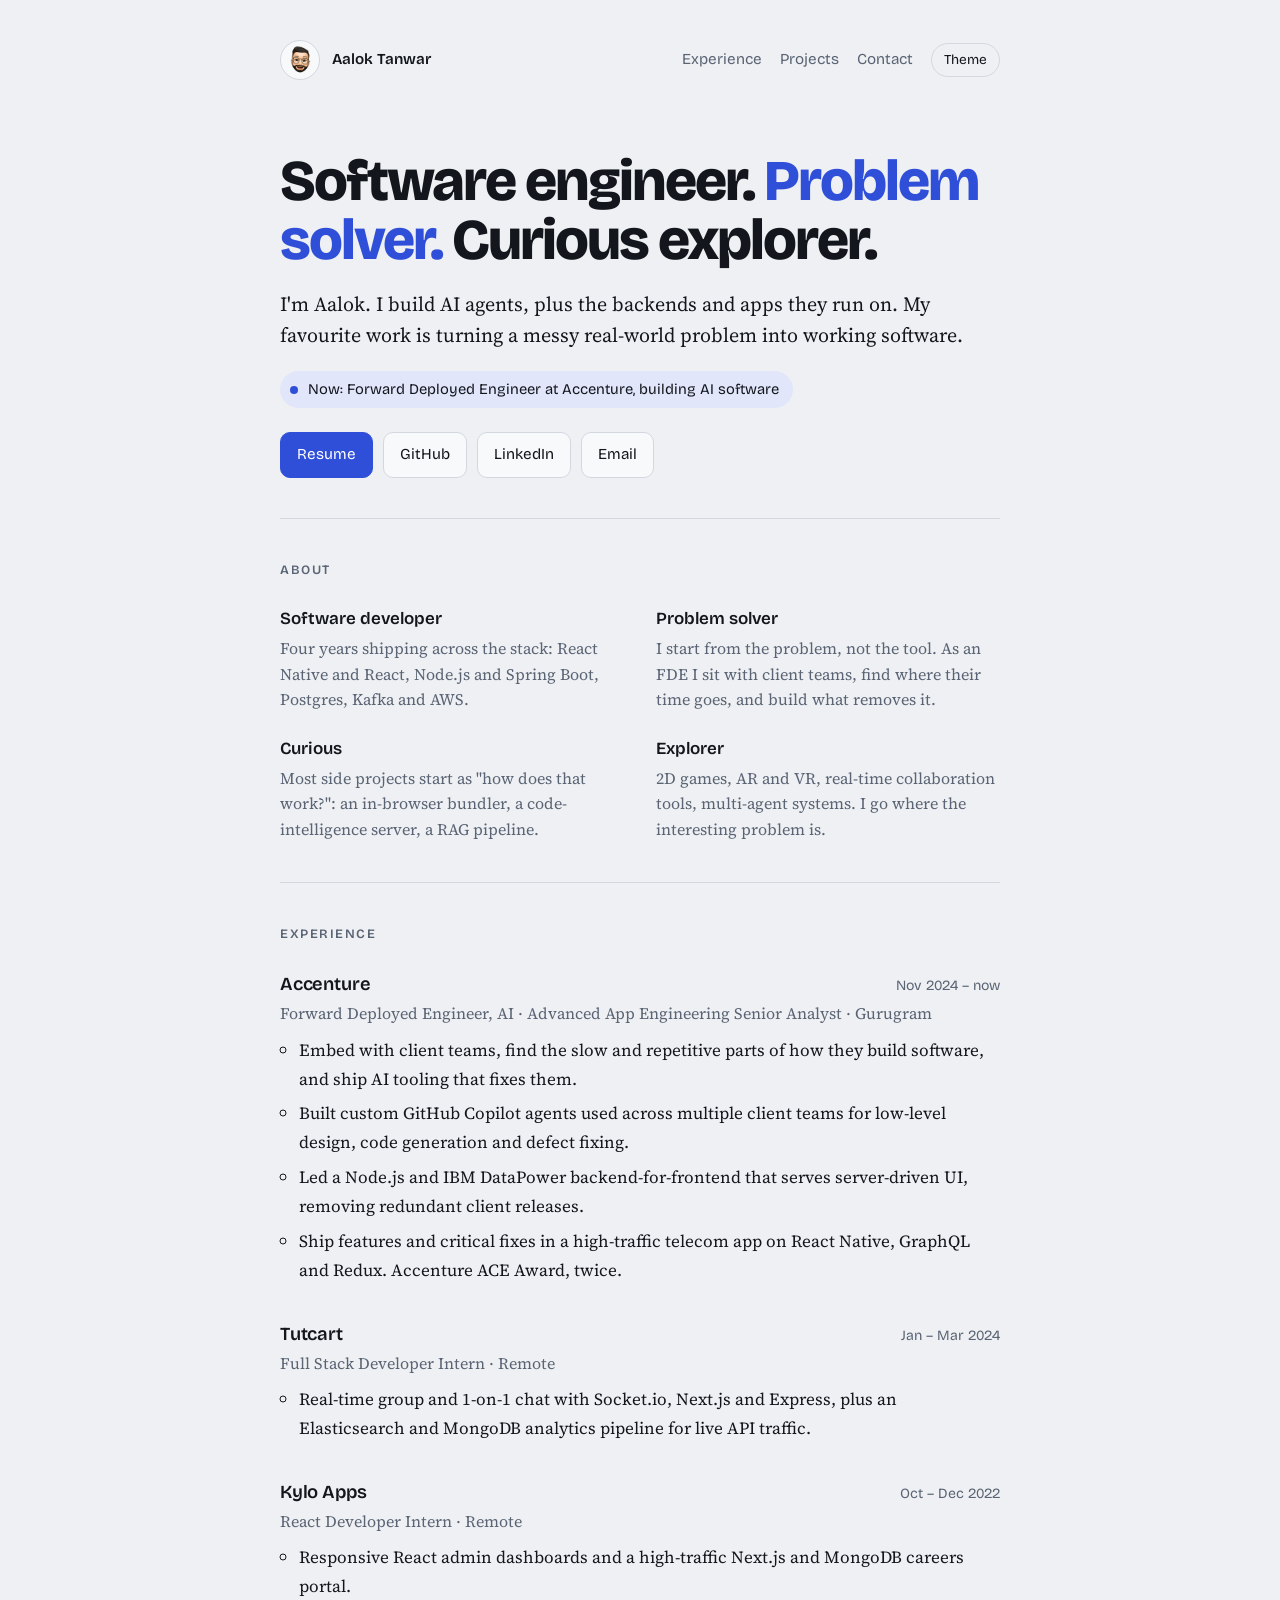
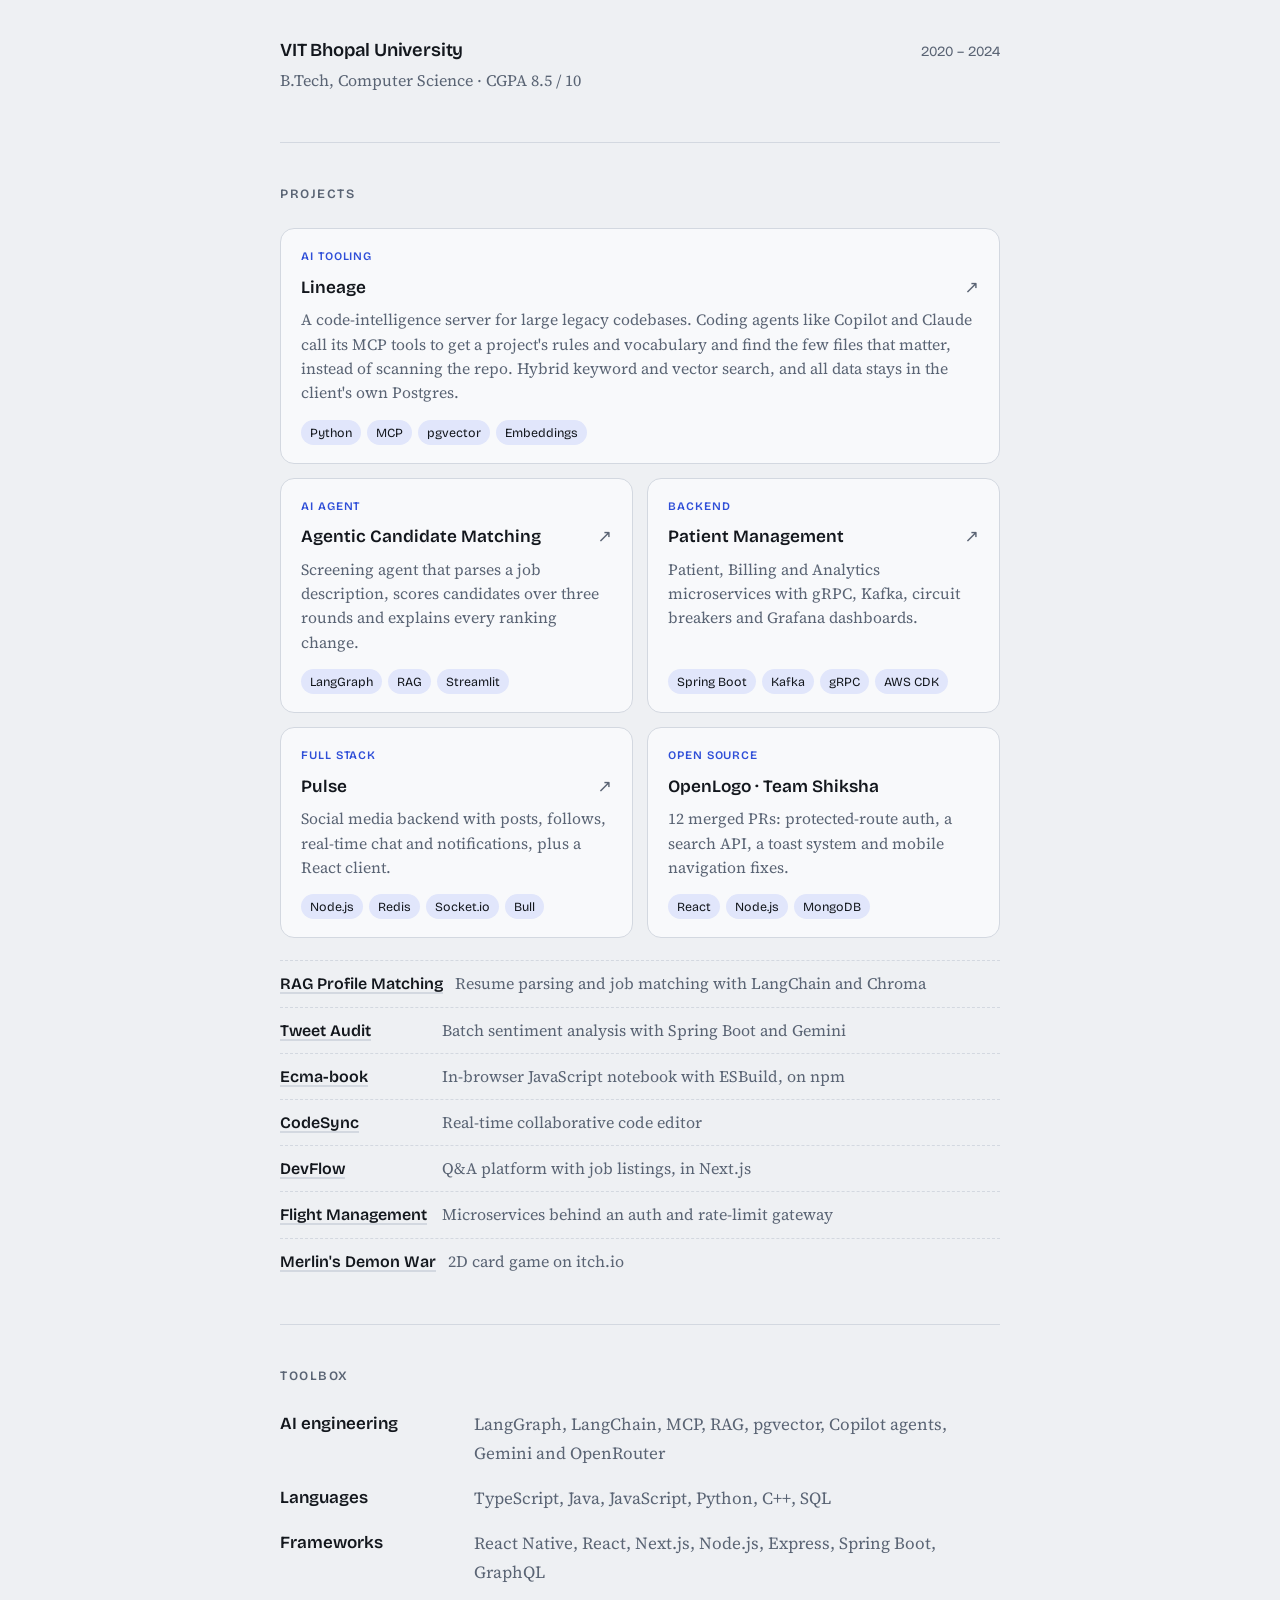
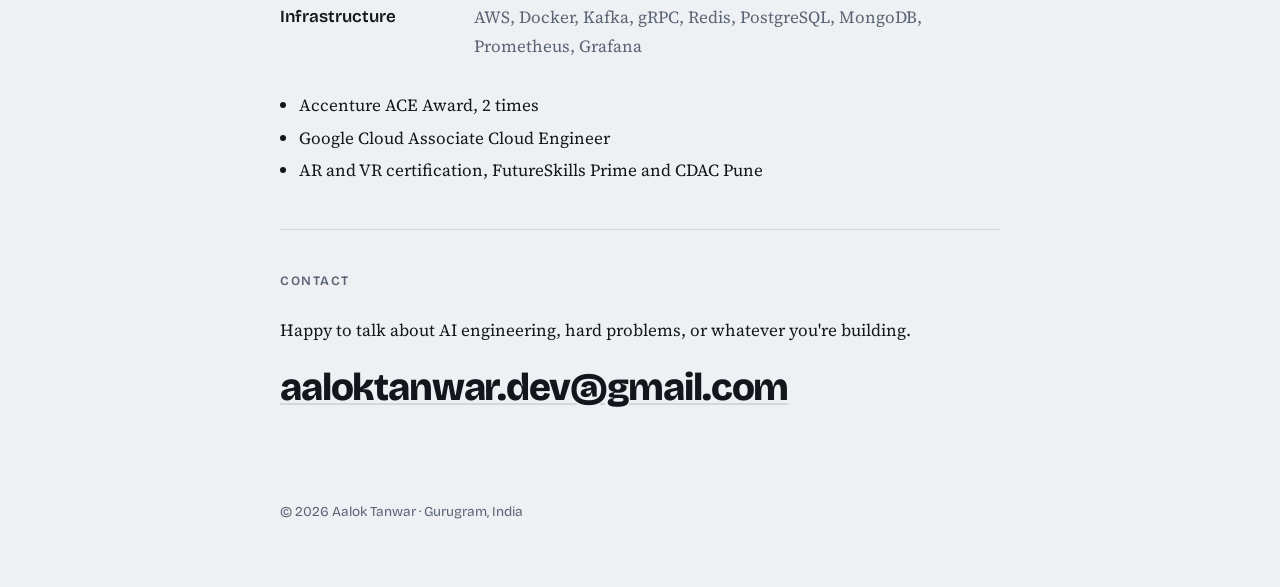
==== commit bd7060f7: "Tighten intro sentence Co-Authored-By: Claude Opus 5.5 (1M context) <noreply@anthropic.com> Claude-S" ====
--- a/index.html
+++ b/index.html
@@ -168,7 +168,7 @@
   <main id="main">
     <div class="intro" id="top">
       <h1>Software engineer. <span>Problem solver.</span> Curious explorer.</h1>
-      <p class="big">I'm Aalok. I build AI agents and the backends and apps around them, and I like taking a messy real-world problem all the way to working software.</p>
+      <p class="big">I'm Aalok. I build AI agents, plus the backends and apps they run on. My favourite work is turning a messy real-world problem into working software.</p>
       <div class="now"><i aria-hidden="true"></i>Now: Forward Deployed Engineer at Accenture, building AI software</div>
       <div class="links">
         <a class="btn primary" href="resume.pdf">Resume</a>
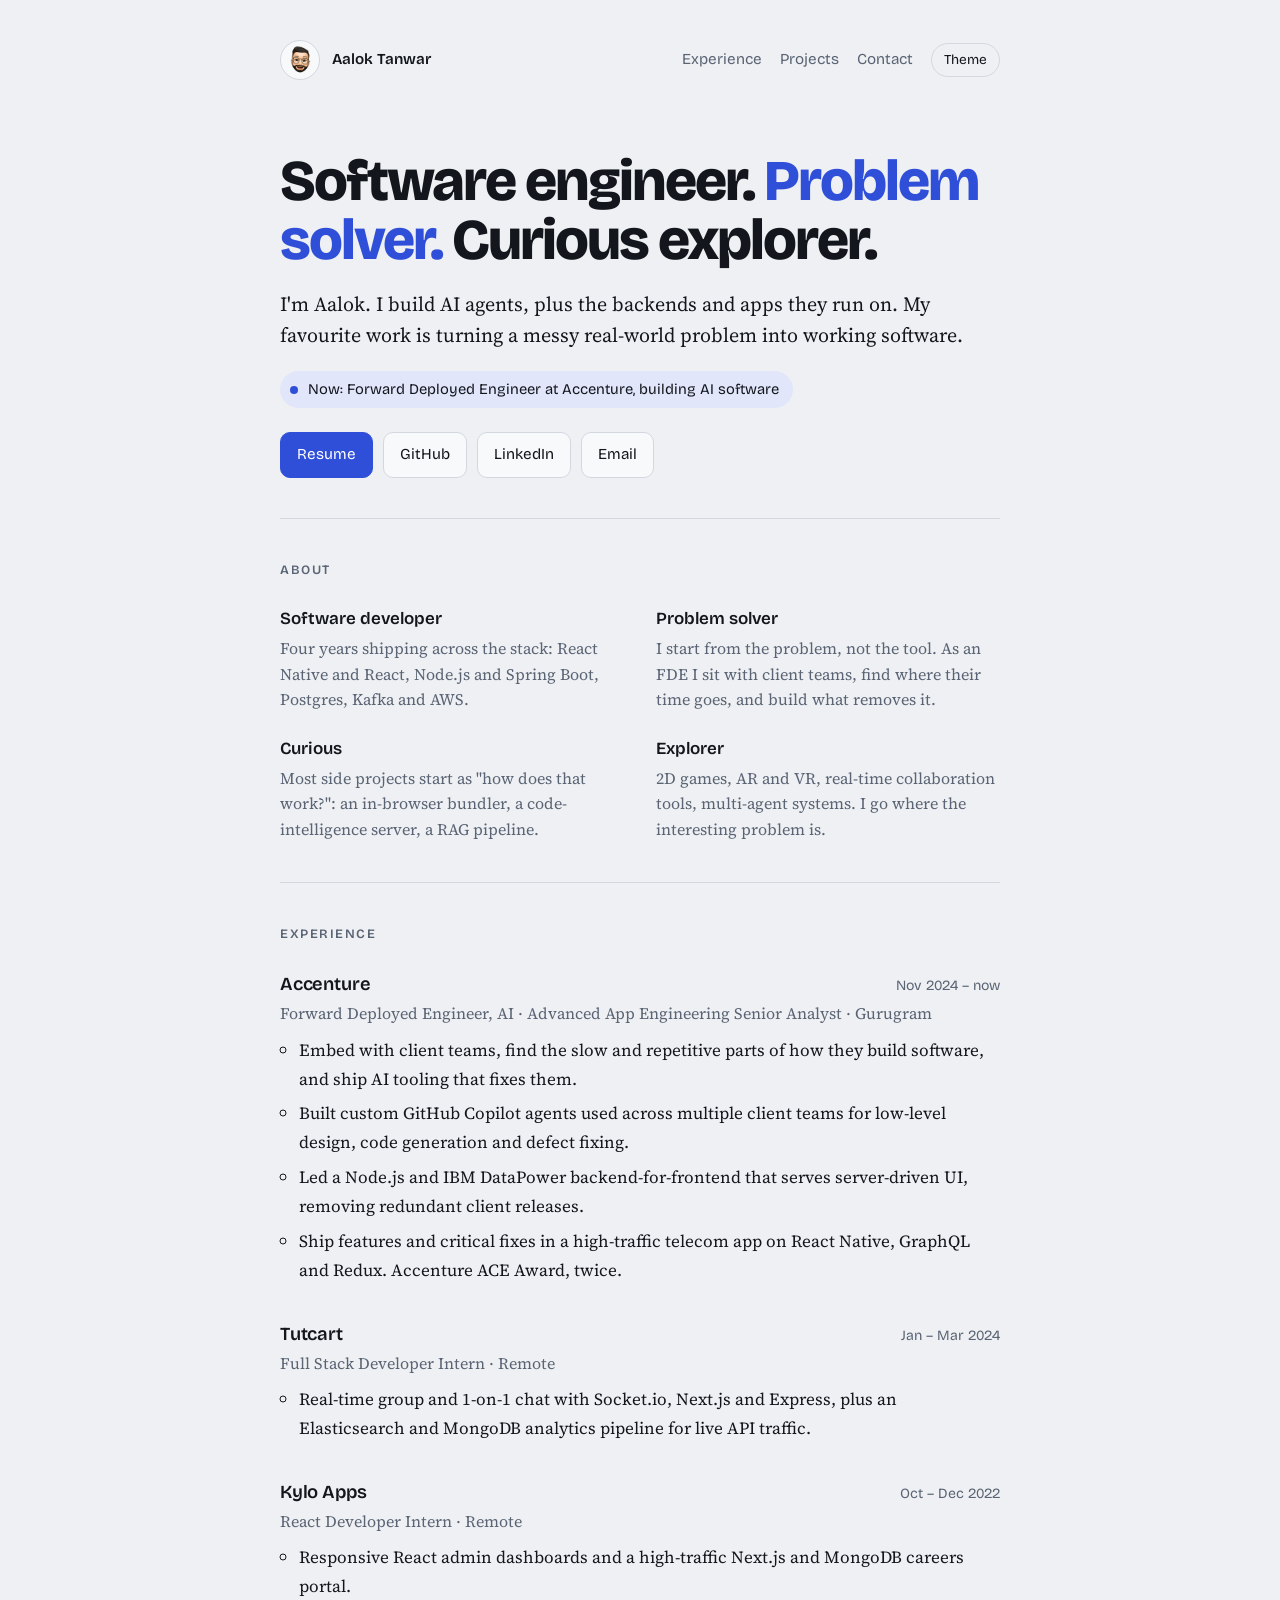
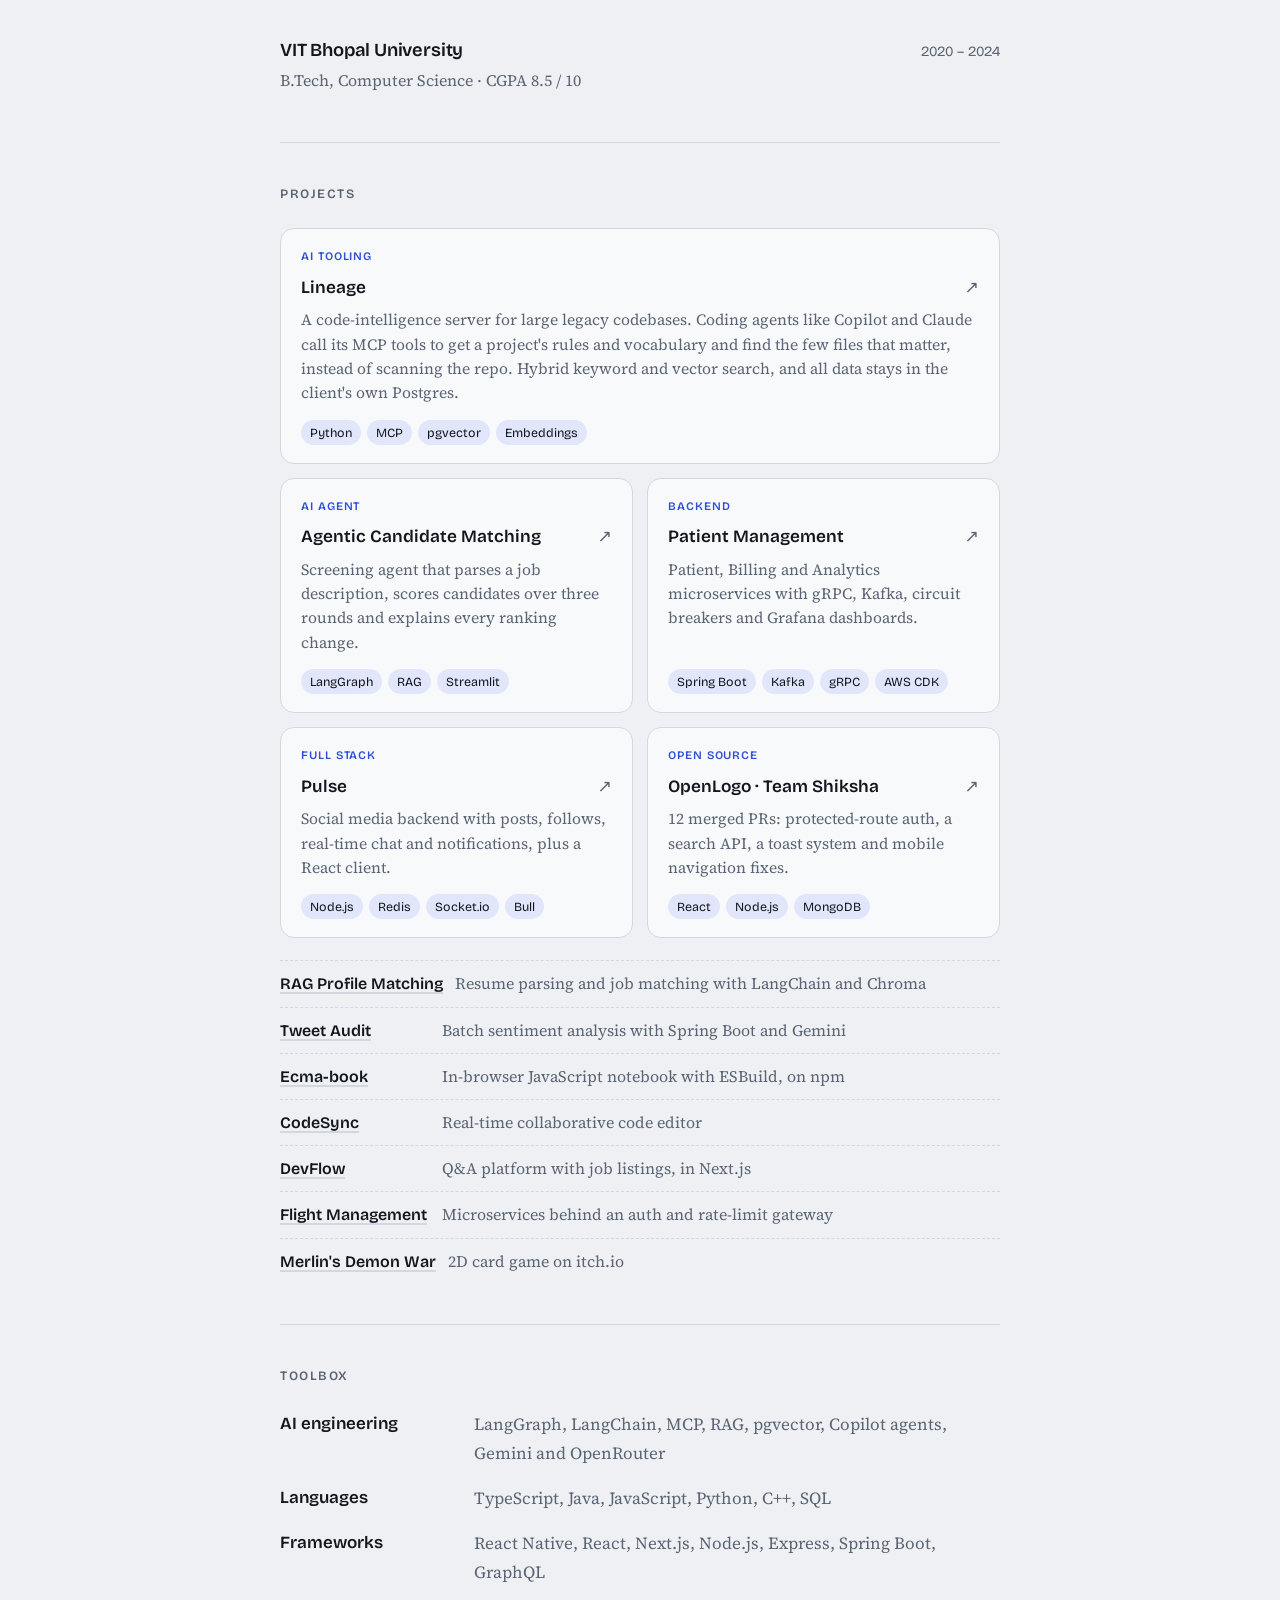
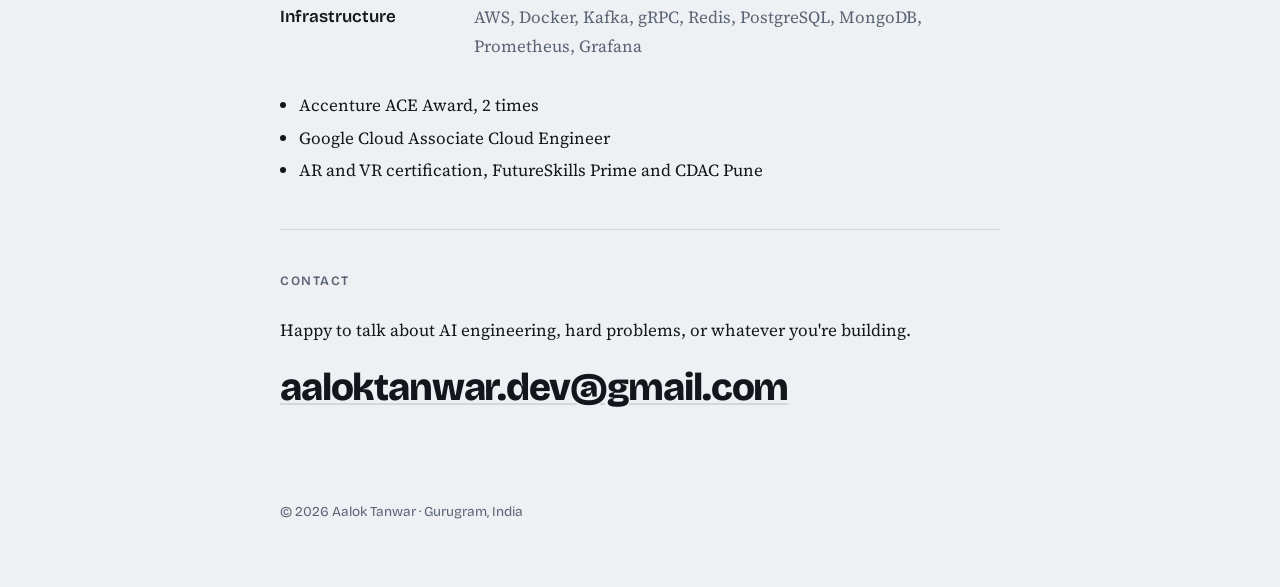
==== commit e69f30a3: "Link OpenLogo card to the Team Shiksha repo Co-Authored-By: Claude Opus 5.5 (1M context) <noreply@an" ====
--- a/index.html
+++ b/index.html
@@ -119,8 +119,6 @@
 .proj{display:flex; flex-direction:column; gap:6px; padding:18px 20px; border:1px solid var(--line); border-radius:14px; background:var(--surface); text-decoration:none; color:var(--ink); min-width:0; transition:border-color .15s, transform .15s}
 .proj:hover{border-color:var(--accent); color:var(--ink); transform:translateY(-2px)}
 .proj.wide{grid-column:1 / -1}
-.proj.static:hover{border-color:var(--line); transform:none}
-.proj.static h3::after{content:none}
 .proj h3{font-family:var(--display); font-weight:600; font-size:1.08rem; margin:0; display:flex; justify-content:space-between; gap:8px}
 .proj h3::after{content:"↗"; color:var(--muted); font-weight:400}
 .proj:hover h3::after{color:var(--accent)}
@@ -245,12 +243,12 @@
           <p>Social media backend with posts, follows, real-time chat and notifications, plus a React client.</p>
           <div class="tags"><span>Node.js</span><span>Redis</span><span>Socket.io</span><span>Bull</span></div>
         </a>
-        <div class="proj static">
+        <a class="proj" href="https://github.com/TeamShiksha/openlogo" rel="noopener">
           <span class="tag-ai">Open source</span>
           <h3>OpenLogo · Team Shiksha</h3>
           <p>12 merged PRs: protected-route auth, a search API, a toast system and mobile navigation fixes.</p>
           <div class="tags"><span>React</span><span>Node.js</span><span>MongoDB</span></div>
-        </div>
+        </a>
       </div>
       <ul class="more">
         <li><a href="https://github.com/tanwarAalok/RAG_Based_Profile_matching" rel="noopener">RAG Profile Matching</a><span>Resume parsing and job matching with LangChain and Chroma</span></li>
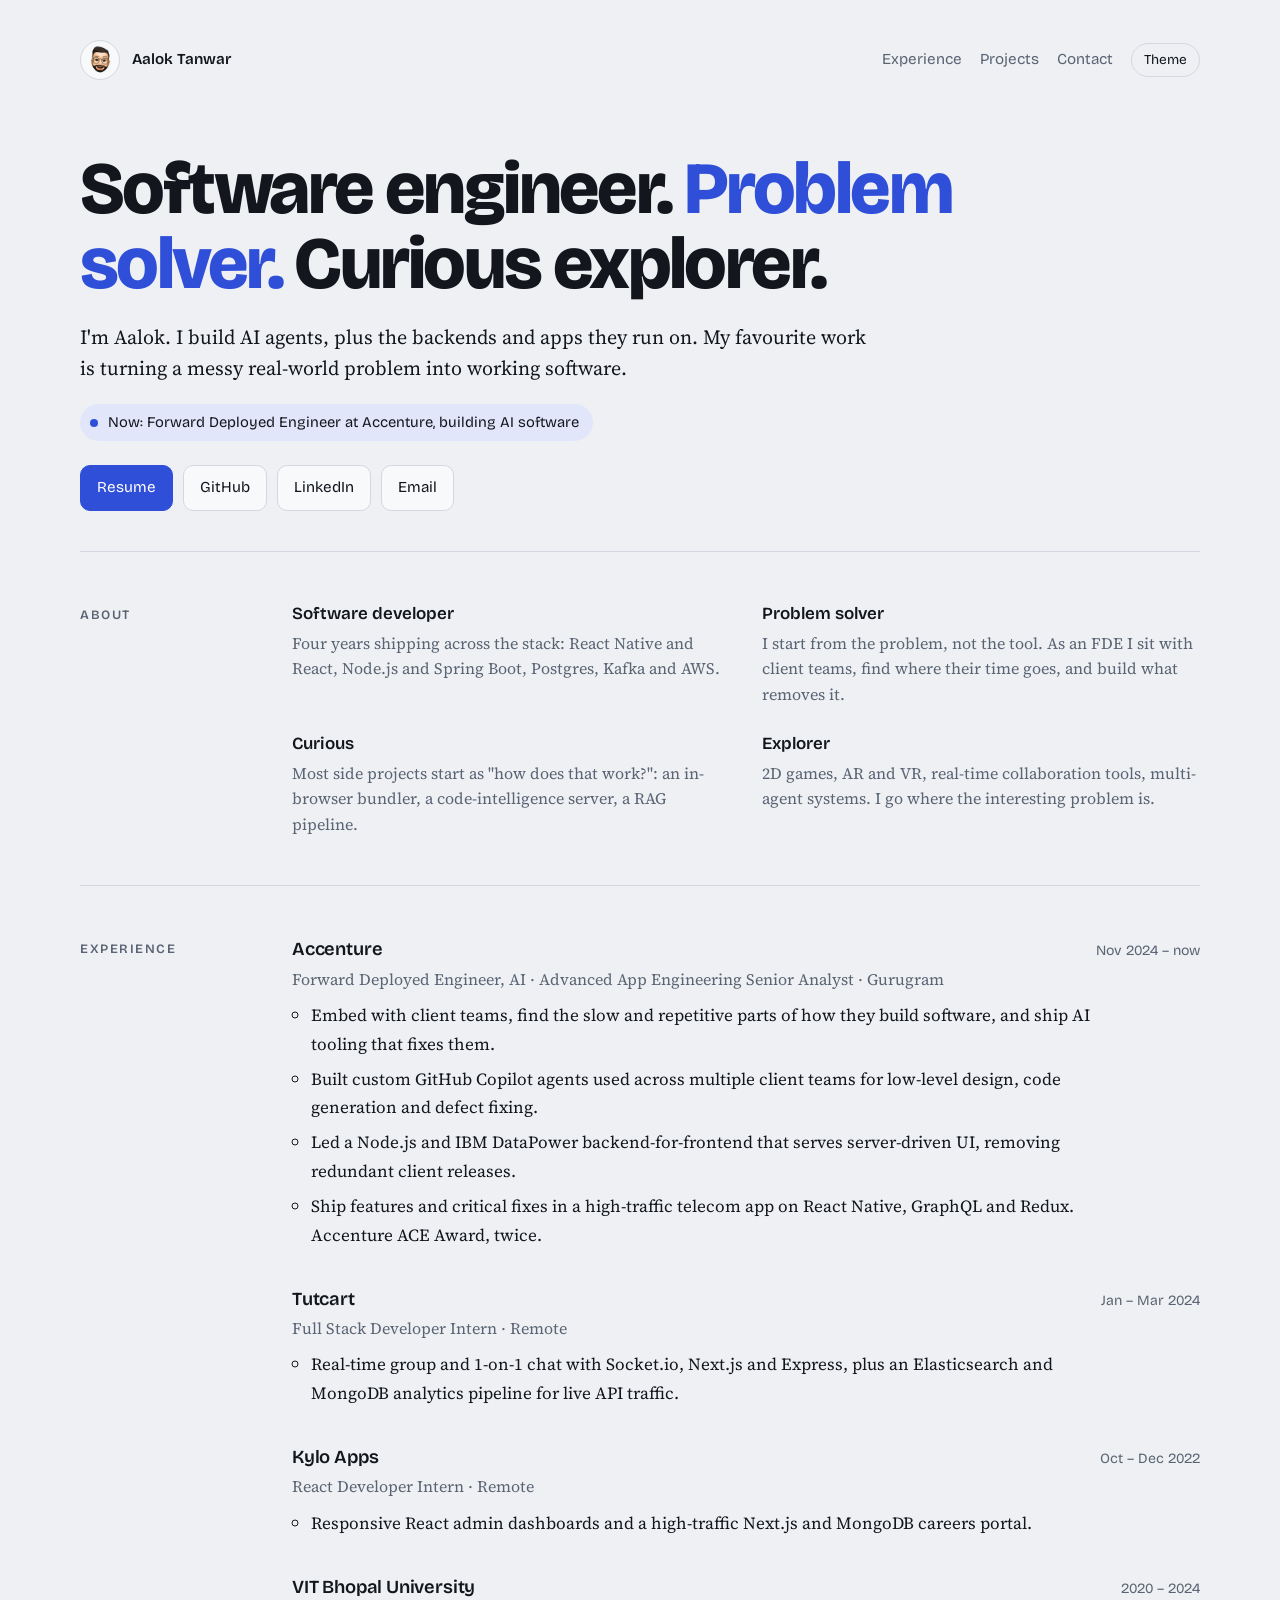
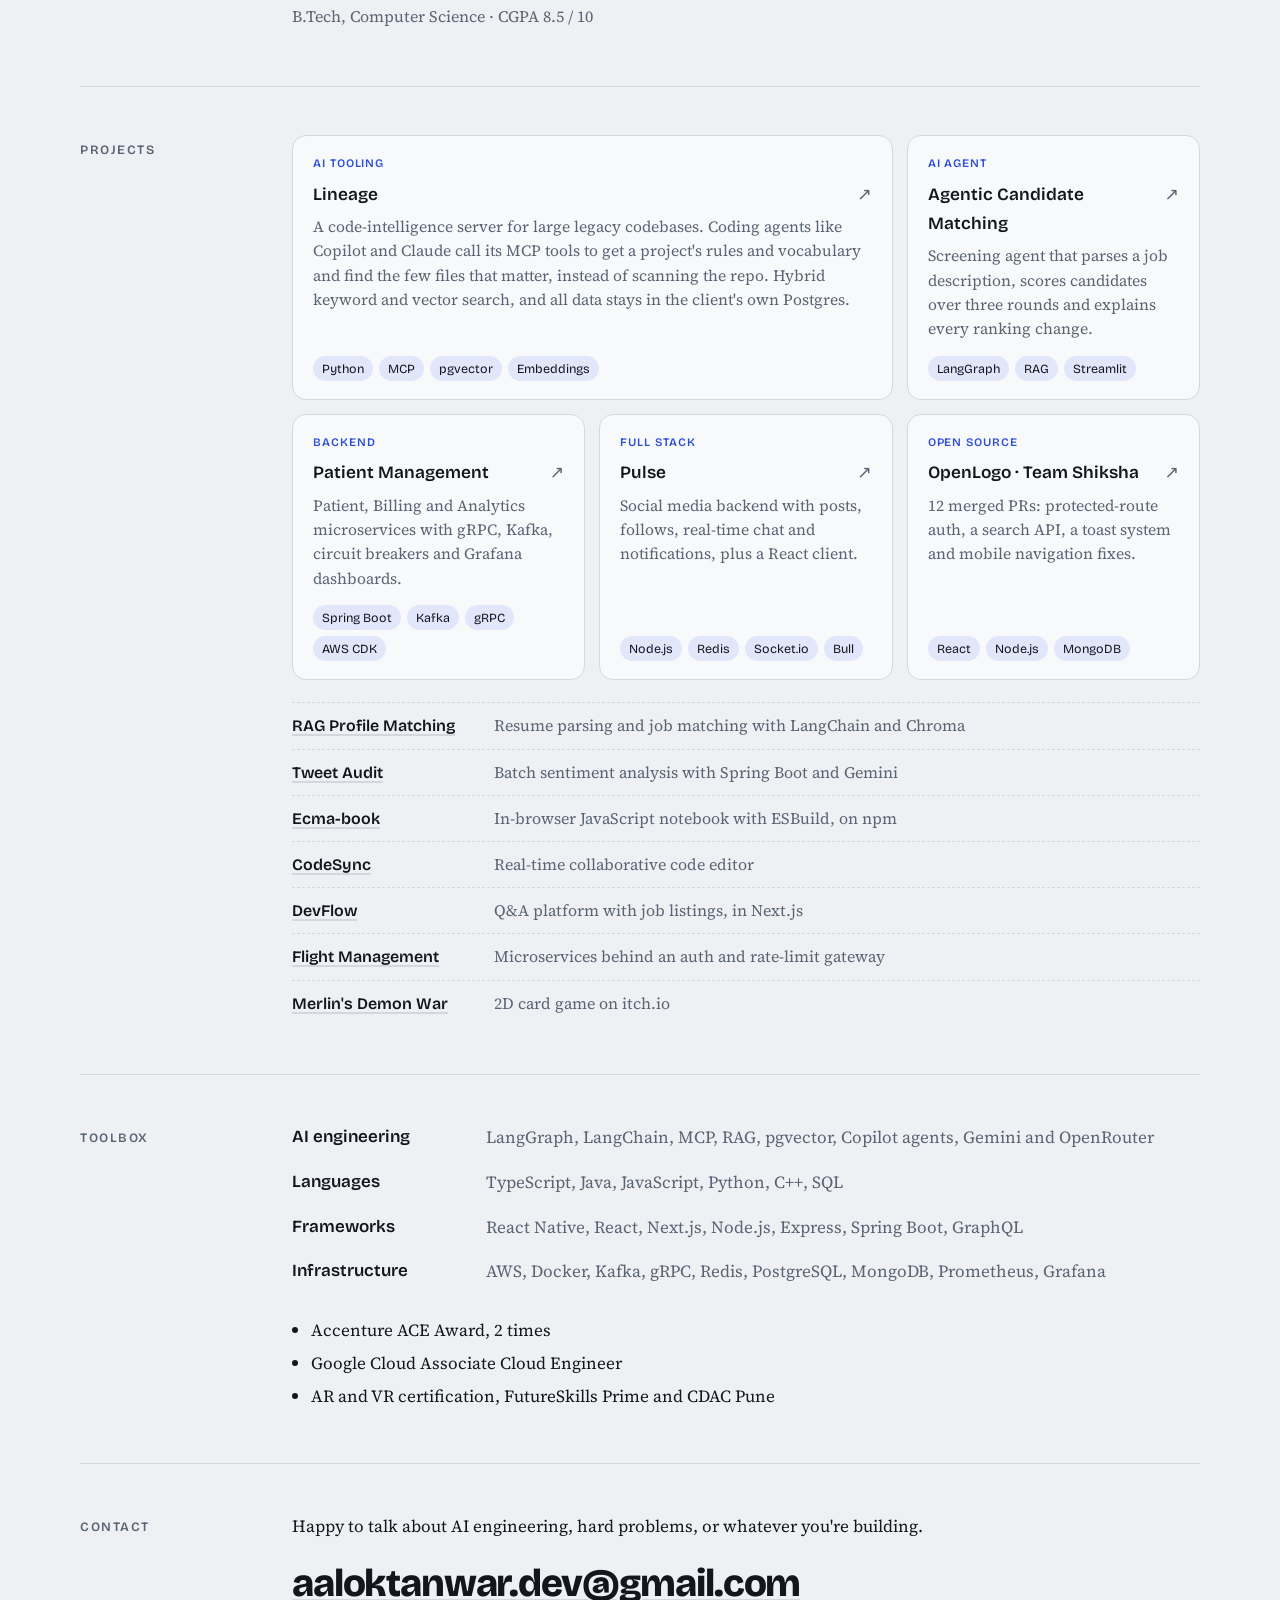
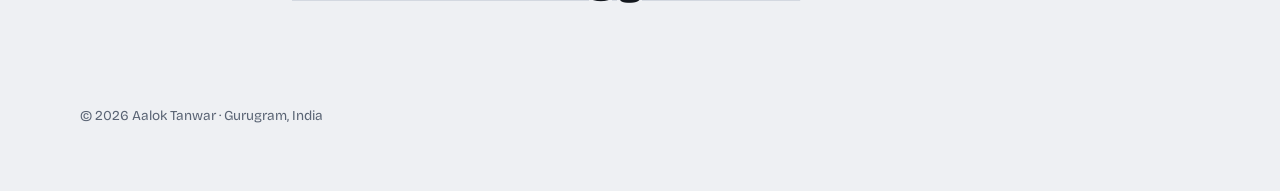
==== commit 6815cc26: "Widen layout to use more of the screen Page grows from 720px to 1120px, section labels move into a l" ====
--- a/index.html
+++ b/index.html
@@ -74,7 +74,7 @@
 a{color:inherit; text-decoration-color:var(--line); text-decoration-thickness:1.5px; text-underline-offset:3px}
 a:hover{color:var(--accent); text-decoration-color:var(--accent)}
 :focus-visible{outline:2px solid var(--accent); outline-offset:3px; border-radius:4px}
-.page{max-width:720px; margin:0 auto; padding-block:40px 64px}
+.page{max-width:1120px; margin:0 auto; padding-block:40px 64px}
 .skip{position:absolute; left:-999px}
 .skip:focus{left:12px; top:12px; background:var(--accent); color:var(--accent-ink); padding:6px 12px; border-radius:6px; font-family:var(--display)}
 
@@ -88,9 +88,9 @@
 .theme:hover{border-color:var(--ink)}
 
 .intro{padding-block:72px 40px}
-h1{font-family:var(--display); font-weight:800; font-size:clamp(2.4rem, 7vw, 3.6rem); line-height:1.02; letter-spacing:-.035em; margin:0 0 20px; text-wrap:balance}
+h1{font-family:var(--display); font-weight:800; font-size:clamp(2.4rem, 6.4vw, 4.6rem); max-width:15em; line-height:1.02; letter-spacing:-.035em; margin:0 0 20px; text-wrap:balance}
 h1 span{color:var(--accent)}
-.intro p{margin:0 0 14px; max-width:36em}
+.intro p{margin:0 0 14px; max-width:40em}
 .intro .big{font-size:1.25rem; line-height:1.55}
 .now{display:inline-flex; align-items:center; gap:10px; font-family:var(--display); font-size:.92rem; background:var(--accent-soft); color:var(--ink); padding:6px 14px 6px 10px; border-radius:999px; margin:6px 0 24px}
 .now i{width:8px; height:8px; border-radius:50%; background:var(--accent); display:block}
@@ -100,9 +100,10 @@
 .btn.primary{background:var(--accent); border-color:var(--accent); color:var(--accent-ink)}
 .btn.primary:hover{filter:brightness(1.08); color:var(--accent-ink)}
 
-section{padding-block:40px; border-top:1px solid var(--line)}
-h2{font-family:var(--display); font-size:.8rem; font-weight:600; letter-spacing:.12em; text-transform:uppercase; color:var(--muted); margin:0 0 24px}
-
+section{padding-block:48px; border-top:1px solid var(--line); display:grid; grid-template-columns:180px minmax(0,1fr); gap:32px}
+h2{font-family:var(--display); font-size:.8rem; font-weight:600; letter-spacing:.12em; text-transform:uppercase; color:var(--muted); margin:4px 0 0}
+
+.sec-body{min-width:0}
 .traits{display:grid; grid-template-columns:repeat(2,minmax(0,1fr)); gap:22px 32px; margin:0}
 .traits dt{font-family:var(--display); font-weight:600; margin-bottom:2px}
 .traits dd{margin:0; color:var(--muted); font-size:1rem; line-height:1.6}
@@ -112,13 +113,13 @@
 .job h3{font-family:var(--display); font-weight:600; font-size:1.15rem; margin:0; letter-spacing:-.01em}
 .job .when{font-family:var(--display); font-size:.88rem; color:var(--muted); font-variant-numeric:tabular-nums; white-space:nowrap}
 .job .role{color:var(--muted); margin:0 0 8px; font-size:1rem}
-.job ul{margin:0; padding-left:1.1em}
+.job ul{margin:0; padding-left:1.1em; max-width:48em}
 .job li{margin:0 0 6px}
 
-.projects{display:grid; grid-template-columns:repeat(2,minmax(0,1fr)); gap:14px}
+.projects{display:grid; grid-template-columns:repeat(3,minmax(0,1fr)); gap:14px}
 .proj{display:flex; flex-direction:column; gap:6px; padding:18px 20px; border:1px solid var(--line); border-radius:14px; background:var(--surface); text-decoration:none; color:var(--ink); min-width:0; transition:border-color .15s, transform .15s}
 .proj:hover{border-color:var(--accent); color:var(--ink); transform:translateY(-2px)}
-.proj.wide{grid-column:1 / -1}
+.proj.wide{grid-column:span 2}
 .proj h3{font-family:var(--display); font-weight:600; font-size:1.08rem; margin:0; display:flex; justify-content:space-between; gap:8px}
 .proj h3::after{content:"↗"; color:var(--muted); font-weight:400}
 .proj:hover h3::after{color:var(--accent)}
@@ -128,7 +129,7 @@
 .tag-ai{font-family:var(--display); font-size:.72rem; letter-spacing:.08em; text-transform:uppercase; color:var(--accent); font-weight:600}
 .more{margin:22px 0 0; padding:0; list-style:none; font-size:1rem}
 .more li{display:flex; gap:12px; padding:9px 0; border-top:1px dashed var(--line); flex-wrap:wrap}
-.more li a{font-family:var(--display); font-weight:600; min-width:150px}
+.more li a{font-family:var(--display); font-weight:600; min-width:190px}
 .more li span{color:var(--muted)}
 
 .tool{display:grid; grid-template-columns:170px 1fr; gap:6px 24px; margin:0}
@@ -140,10 +141,15 @@
 .mail{font-family:var(--display); font-weight:800; font-size:clamp(1.5rem, 5vw, 2.4rem); letter-spacing:-.03em; word-break:break-word; text-decoration-thickness:2px}
 footer{font-family:var(--display); font-size:.85rem; color:var(--muted); padding-top:40px}
 
+@media (max-width:900px){
+  section{grid-template-columns:1fr; gap:20px}
+  .projects{grid-template-columns:repeat(2,minmax(0,1fr))}
+}
 @media (max-width:640px){
   .top nav a{display:none}
   .intro{padding-block:48px 32px}
   .traits,.projects{grid-template-columns:1fr}
+  .proj.wide{grid-column:auto}
   .tool{grid-template-columns:1fr}
   .tool dd{margin-bottom:14px}
 }
@@ -178,16 +184,19 @@
 
     <section id="about">
       <h2>About</h2>
+      <div class="sec-body">
       <dl class="traits">
         <div><dt>Software developer</dt><dd>Four years shipping across the stack: React Native and React, Node.js and Spring Boot, Postgres, Kafka and AWS.</dd></div>
         <div><dt>Problem solver</dt><dd>I start from the problem, not the tool. As an FDE I sit with client teams, find where their time goes, and build what removes it.</dd></div>
         <div><dt>Curious</dt><dd>Most side projects start as "how does that work?": an in-browser bundler, a code-intelligence server, a RAG pipeline.</dd></div>
         <div><dt>Explorer</dt><dd>2D games, AR and VR, real-time collaboration tools, multi-agent systems. I go where the interesting problem is.</dd></div>
       </dl>
+      </div>
     </section>
 
     <section id="experience">
       <h2>Experience</h2>
+      <div class="sec-body">
       <ul class="jobs">
         <li class="job">
           <div class="job-head"><h3>Accenture</h3><span class="when">Nov 2024 – now</span></div>
@@ -214,10 +223,12 @@
           <p class="role">B.Tech, Computer Science · CGPA 8.5 / 10</p>
         </li>
       </ul>
+      </div>
     </section>
 
     <section id="projects">
       <h2>Projects</h2>
+      <div class="sec-body">
       <div class="projects">
         <a class="proj wide" href="https://github.com/tanwarAalok/lineage" rel="noopener">
           <span class="tag-ai">AI tooling</span>
@@ -259,10 +270,12 @@
         <li><a href="https://github.com/tanwarAalok/FMS-API-Gateway" rel="noopener">Flight Management</a><span>Microservices behind an auth and rate-limit gateway</span></li>
         <li><a href="https://tanwaraalok.itch.io/merlins-demon-war" rel="noopener">Merlin's Demon War</a><span>2D card game on itch.io</span></li>
       </ul>
+      </div>
     </section>
 
     <section id="toolbox">
       <h2>Toolbox</h2>
+      <div class="sec-body">
       <dl class="tool">
         <dt>AI engineering</dt><dd>LangGraph, LangChain, MCP, RAG, pgvector, Copilot agents, Gemini and OpenRouter</dd>
         <dt>Languages</dt><dd>TypeScript, Java, JavaScript, Python, C++, SQL</dd>
@@ -274,12 +287,15 @@
         <li>Google Cloud Associate Cloud Engineer</li>
         <li>AR and VR certification, FutureSkills Prime and CDAC Pune</li>
       </ul>
+      </div>
     </section>
 
     <section id="contact">
       <h2>Contact</h2>
+      <div class="sec-body">
       <p style="margin:0 0 10px">Happy to talk about AI engineering, hard problems, or whatever you're building.</p>
       <a class="mail" href="mailto:aaloktanwar.dev@gmail.com">aaloktanwar.dev@gmail.com</a>
+      </div>
     </section>
   </main>
 
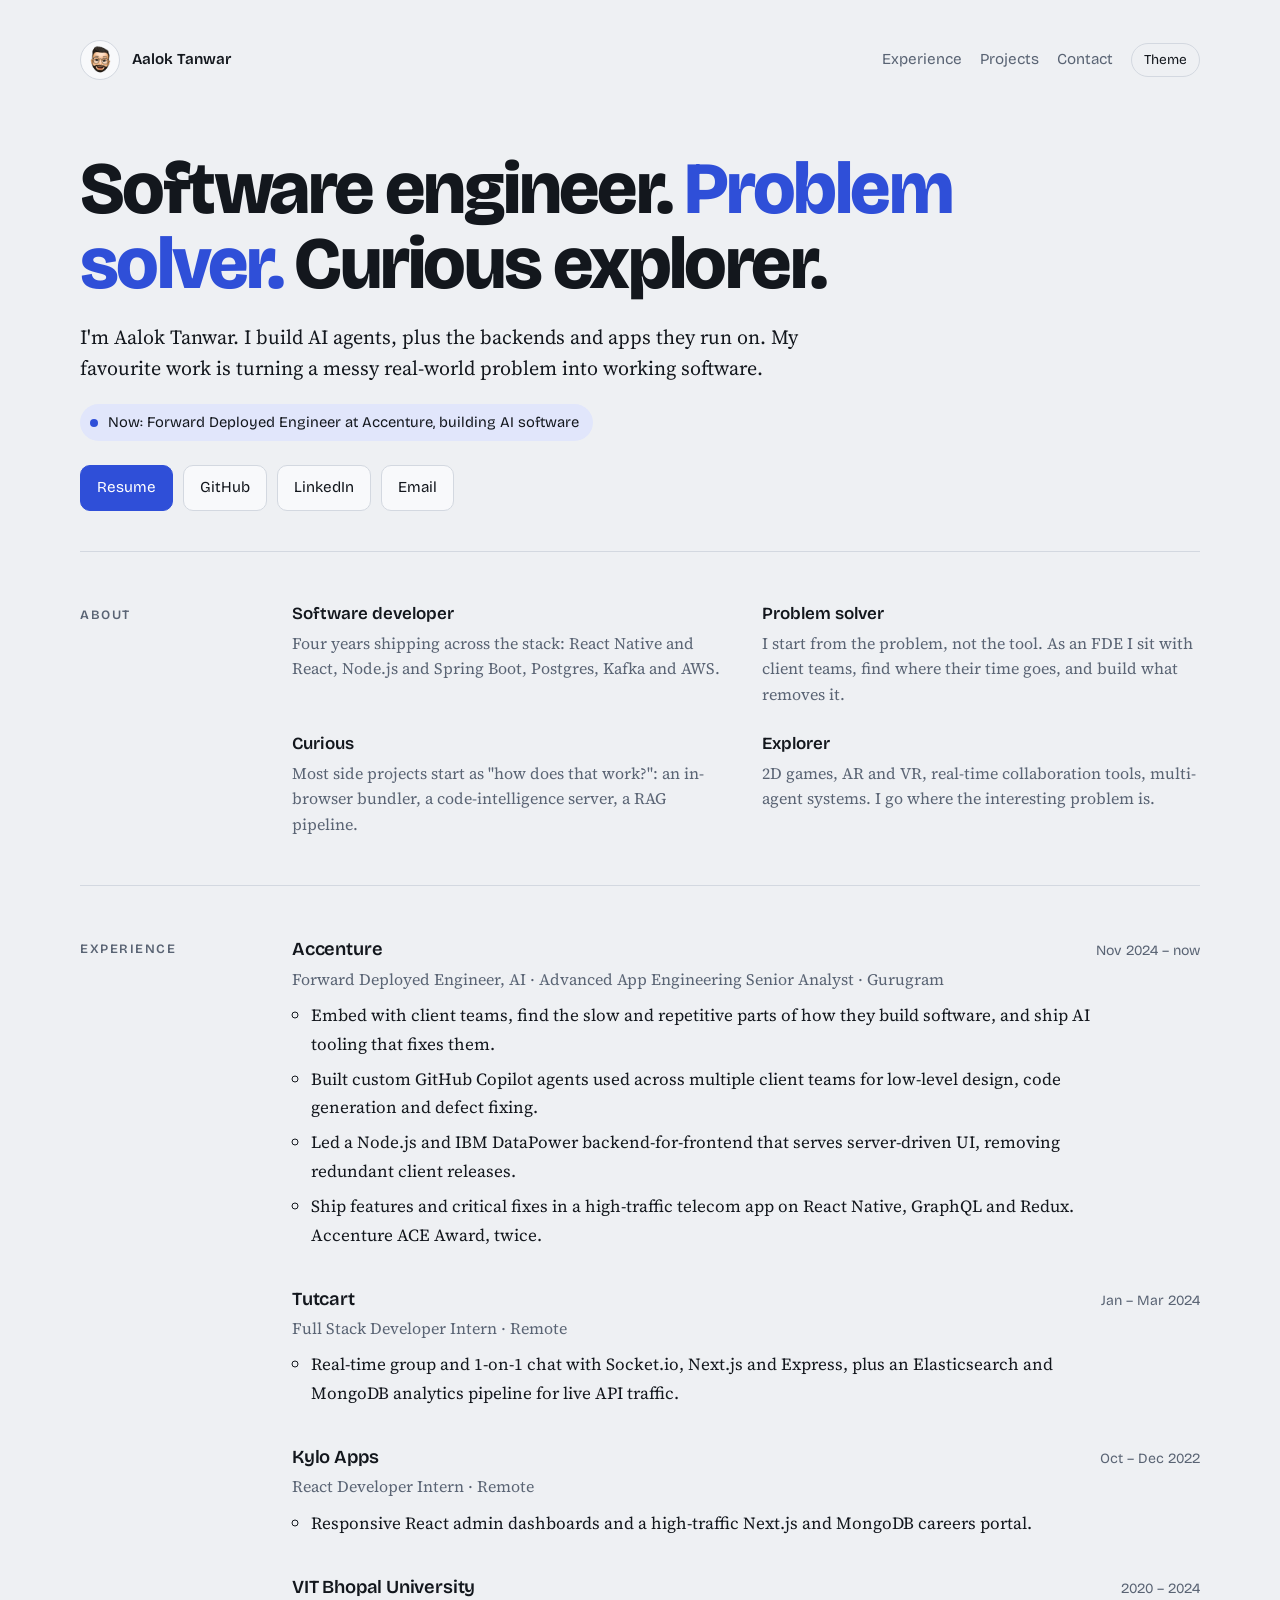
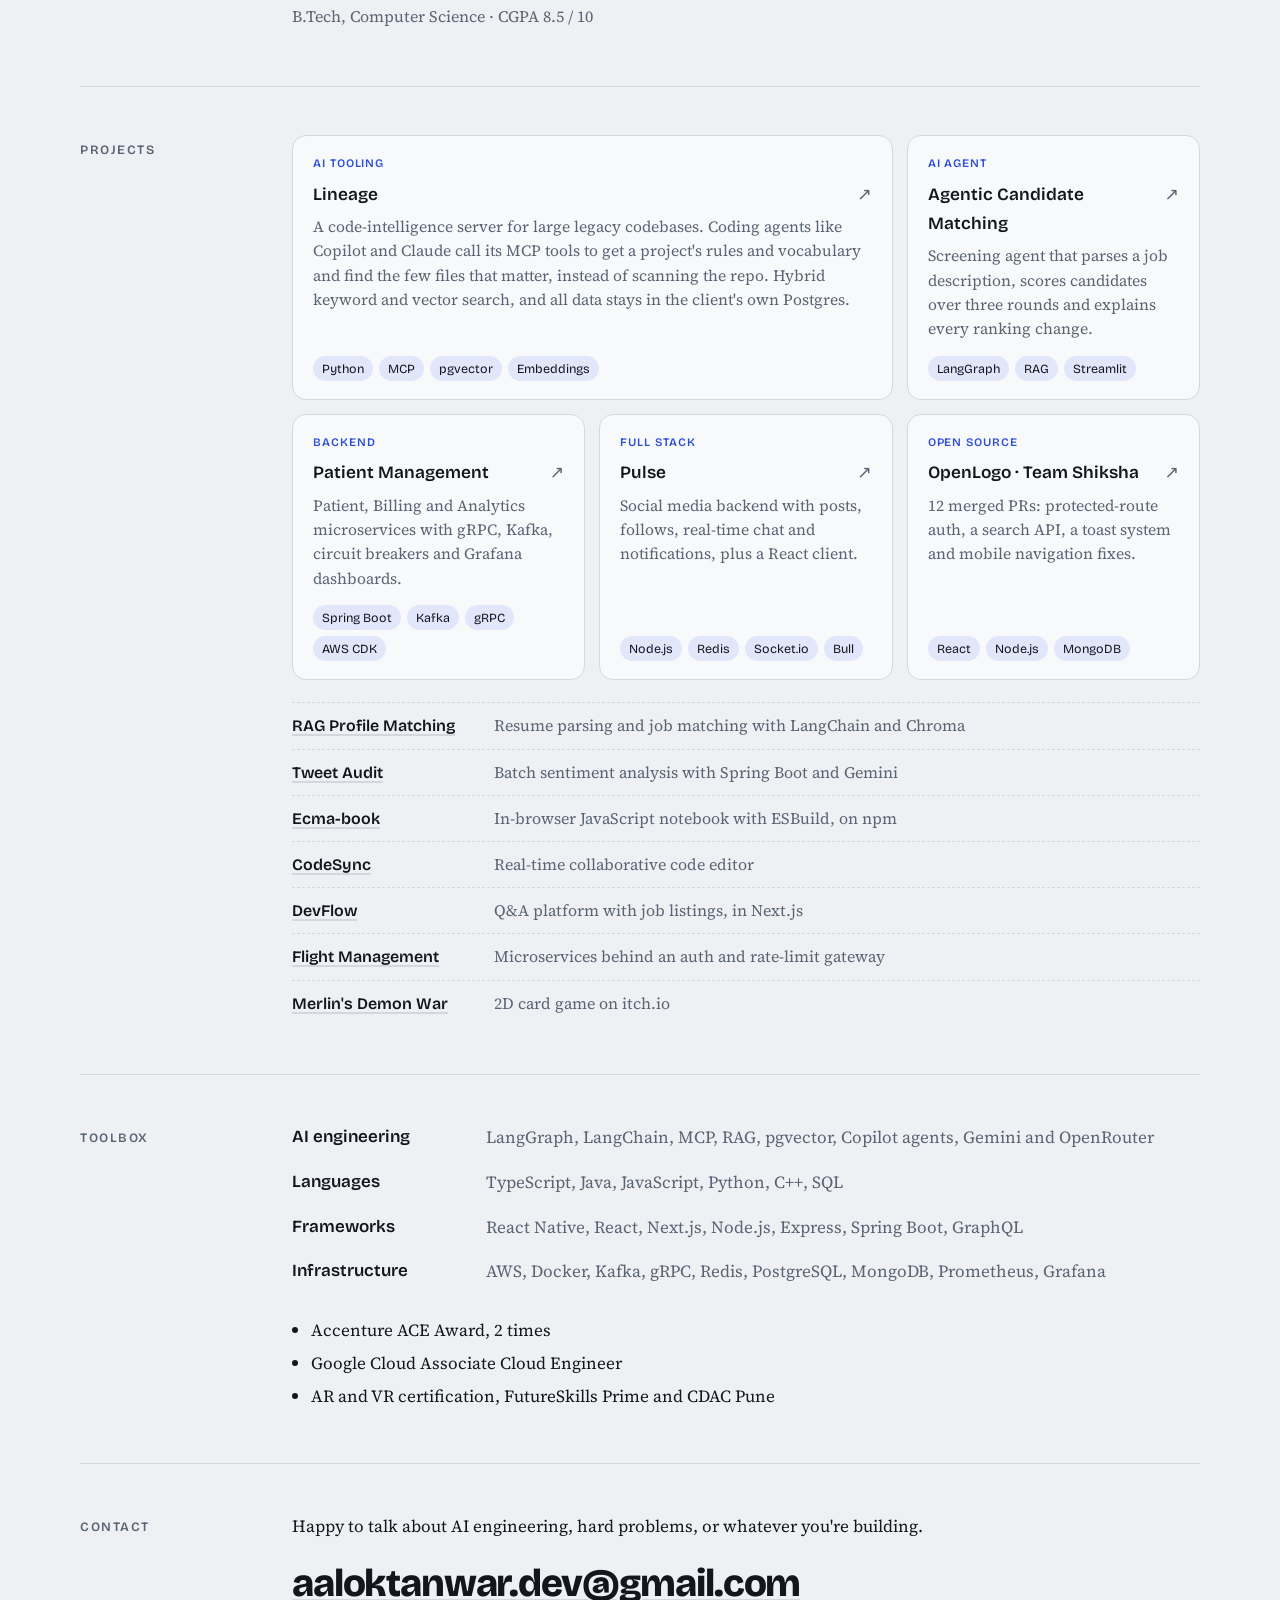
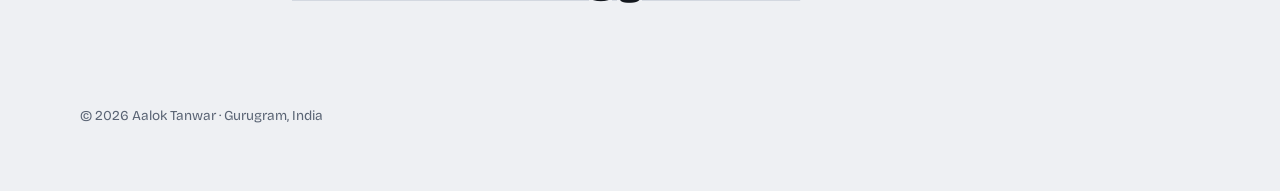
==== commit a6bb0762: "Improve SEO metadata: favicon file, richer schema, image alt - Serve favicon as /favicon.svg so Goog" ====
--- a/index.html
+++ b/index.html
@@ -19,12 +19,15 @@
 <meta property="og:image" content="https://tanwaraalok.github.io/og-image.png">
 <meta property="og:image:width" content="1200">
 <meta property="og:image:height" content="630">
+<meta property="og:image:alt" content="Aalok Tanwar, software engineer">
 <meta name="twitter:card" content="summary_large_image">
 <meta name="twitter:title" content="Aalok Tanwar | Software Engineer">
 <meta name="twitter:description" content="Software engineer and problem solver. Forward Deployed Engineer at Accenture, building AI agents and the systems around them.">
 <meta name="twitter:image" content="https://tanwaraalok.github.io/og-image.png">
-
-<link rel="icon" href="data:image/svg+xml,%3Csvg xmlns='http://www.w3.org/2000/svg' viewBox='0 0 64 64'%3E%3Crect width='64' height='64' rx='14' fill='%232f4fd8'/%3E%3Cpath d='M18 46 32 16l14 30M23 37h18' fill='none' stroke='white' stroke-width='6' stroke-linecap='round' stroke-linejoin='round'/%3E%3C/svg%3E">
+<meta name="twitter:image:alt" content="Aalok Tanwar, software engineer">
+
+<link rel="icon" href="/favicon.svg" type="image/svg+xml">
+<link rel="apple-touch-icon" href="/assets/images/my-avatar.png">
 
 <link rel="preconnect" href="https://fonts.googleapis.com">
 <link rel="preconnect" href="https://fonts.gstatic.com" crossorigin>
@@ -33,17 +36,41 @@
 <script type="application/ld+json">
 {
   "@context": "https://schema.org",
-  "@type": "Person",
-  "name": "Aalok Tanwar",
-  "url": "https://tanwaraalok.github.io/",
-  "jobTitle": "Forward Deployed Engineer",
-  "worksFor": { "@type": "Organization", "name": "Accenture" },
-  "alumniOf": { "@type": "CollegeOrUniversity", "name": "Vellore Institute of Technology, Bhopal" },
-  "address": { "@type": "PostalAddress", "addressLocality": "Gurugram", "addressCountry": "IN" },
-  "knowsAbout": ["AI agents", "MCP", "LangGraph", "React Native", "Node.js", "Spring Boot", "GraphQL", "Microservices", "AWS", "AI-assisted development"],
-  "sameAs": [
-    "https://github.com/tanwarAalok",
-    "https://www.linkedin.com/in/aalok-tanwar-1230631b8/"
+  "@graph": [
+    {
+      "@type": "WebSite",
+      "@id": "https://tanwaraalok.github.io/#website",
+      "name": "Aalok Tanwar",
+      "url": "https://tanwaraalok.github.io/",
+      "about": { "@id": "https://tanwaraalok.github.io/#person" }
+    },
+    {
+      "@type": "ProfilePage",
+      "@id": "https://tanwaraalok.github.io/#profile",
+      "url": "https://tanwaraalok.github.io/",
+      "name": "Aalok Tanwar | Software Engineer",
+      "isPartOf": { "@id": "https://tanwaraalok.github.io/#website" },
+      "mainEntity": { "@id": "https://tanwaraalok.github.io/#person" }
+    },
+    {
+      "@type": "Person",
+      "@id": "https://tanwaraalok.github.io/#person",
+      "name": "Aalok Tanwar",
+      "url": "https://tanwaraalok.github.io/",
+      "image": "https://tanwaraalok.github.io/assets/images/my-avatar.png",
+      "description": "Software engineer and Forward Deployed Engineer at Accenture, building AI agents, developer tooling, backends and mobile apps.",
+      "email": "mailto:aaloktanwar.dev@gmail.com",
+      "jobTitle": "Forward Deployed Engineer",
+      "worksFor": { "@type": "Organization", "name": "Accenture" },
+      "alumniOf": { "@type": "CollegeOrUniversity", "name": "Vellore Institute of Technology, Bhopal" },
+      "address": { "@type": "PostalAddress", "addressLocality": "Gurugram", "addressCountry": "IN" },
+      "knowsAbout": ["AI agents", "MCP", "LangGraph", "React Native", "Node.js", "Spring Boot", "GraphQL", "Microservices", "AWS", "AI-assisted development"],
+      "sameAs": [
+        "https://github.com/tanwarAalok",
+        "https://www.linkedin.com/in/aalok-tanwar-1230631b8/",
+        "https://tanwaraalok.itch.io/"
+      ]
+    }
   ]
 }
 </script>
@@ -172,7 +199,7 @@
   <main id="main">
     <div class="intro" id="top">
       <h1>Software engineer. <span>Problem solver.</span> Curious explorer.</h1>
-      <p class="big">I'm Aalok. I build AI agents, plus the backends and apps they run on. My favourite work is turning a messy real-world problem into working software.</p>
+      <p class="big">I'm Aalok Tanwar. I build AI agents, plus the backends and apps they run on. My favourite work is turning a messy real-world problem into working software.</p>
       <div class="now"><i aria-hidden="true"></i>Now: Forward Deployed Engineer at Accenture, building AI software</div>
       <div class="links">
         <a class="btn primary" href="resume.pdf">Resume</a>
